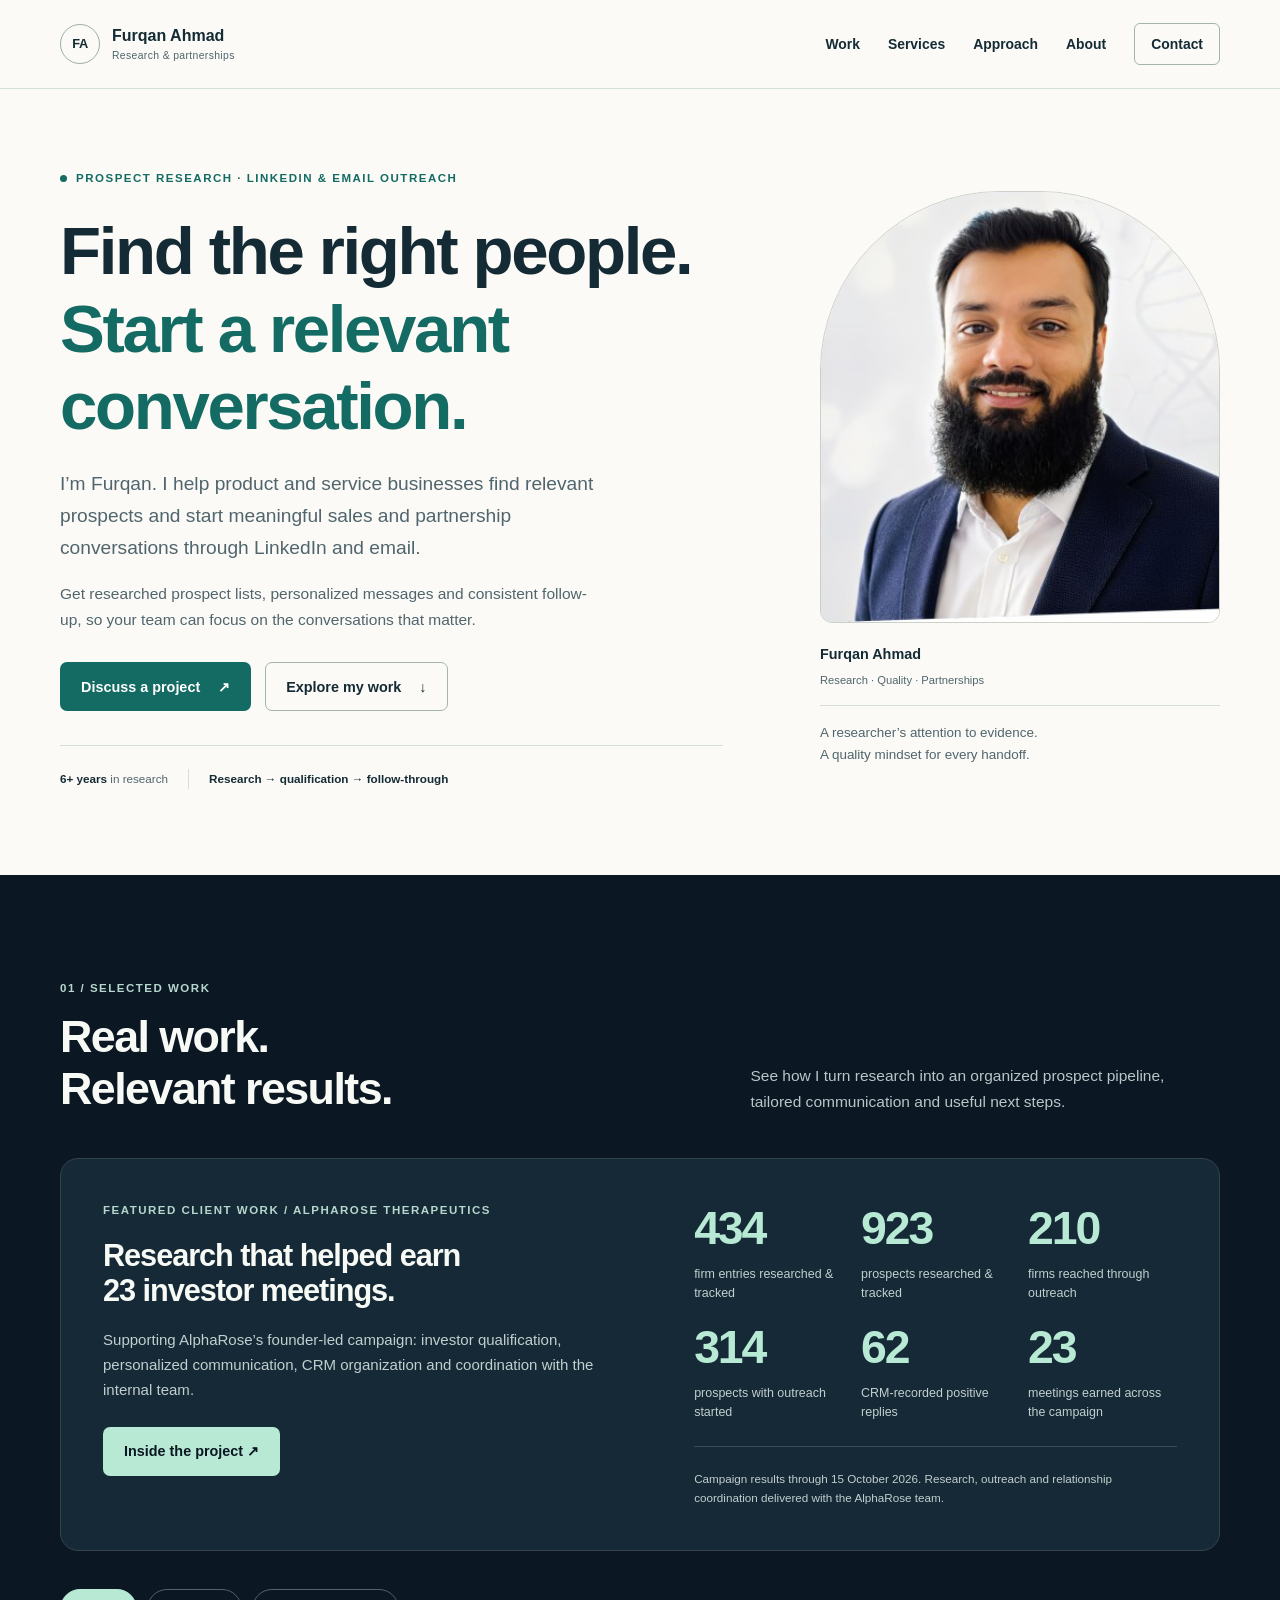
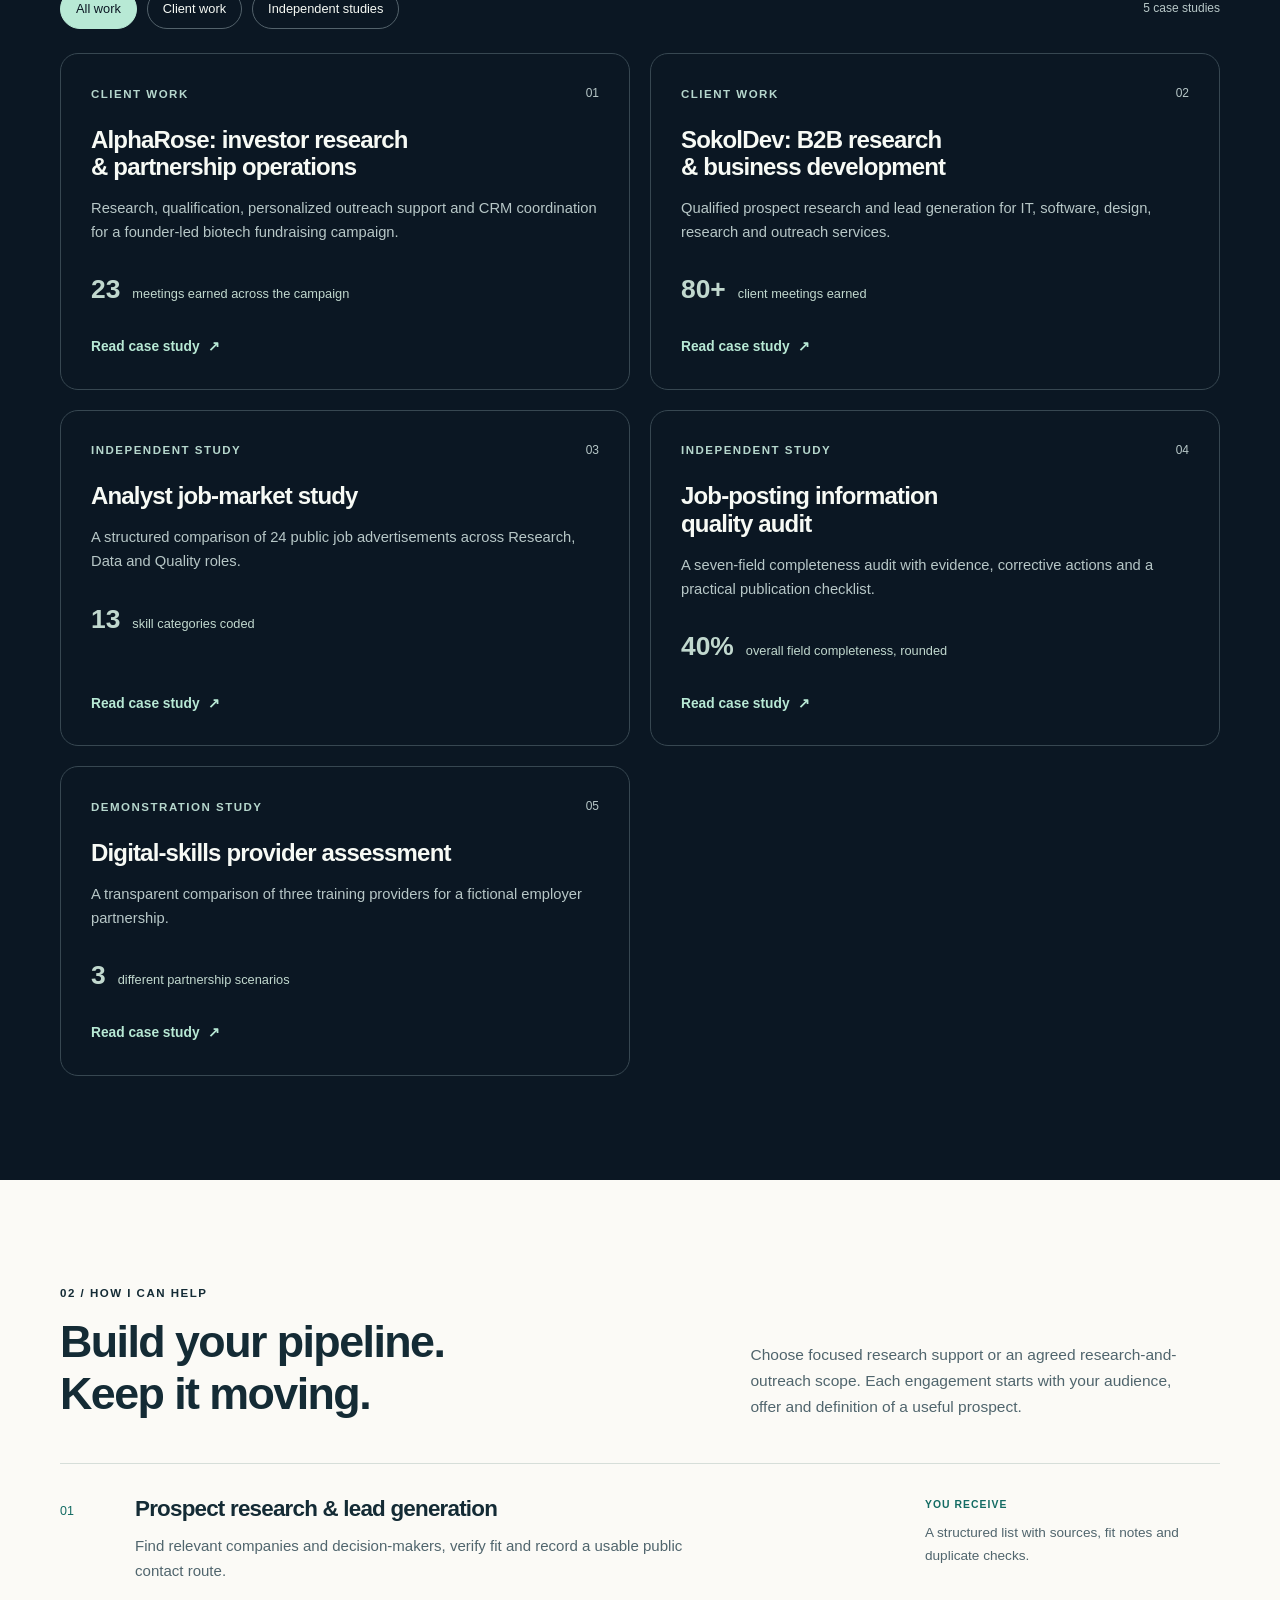
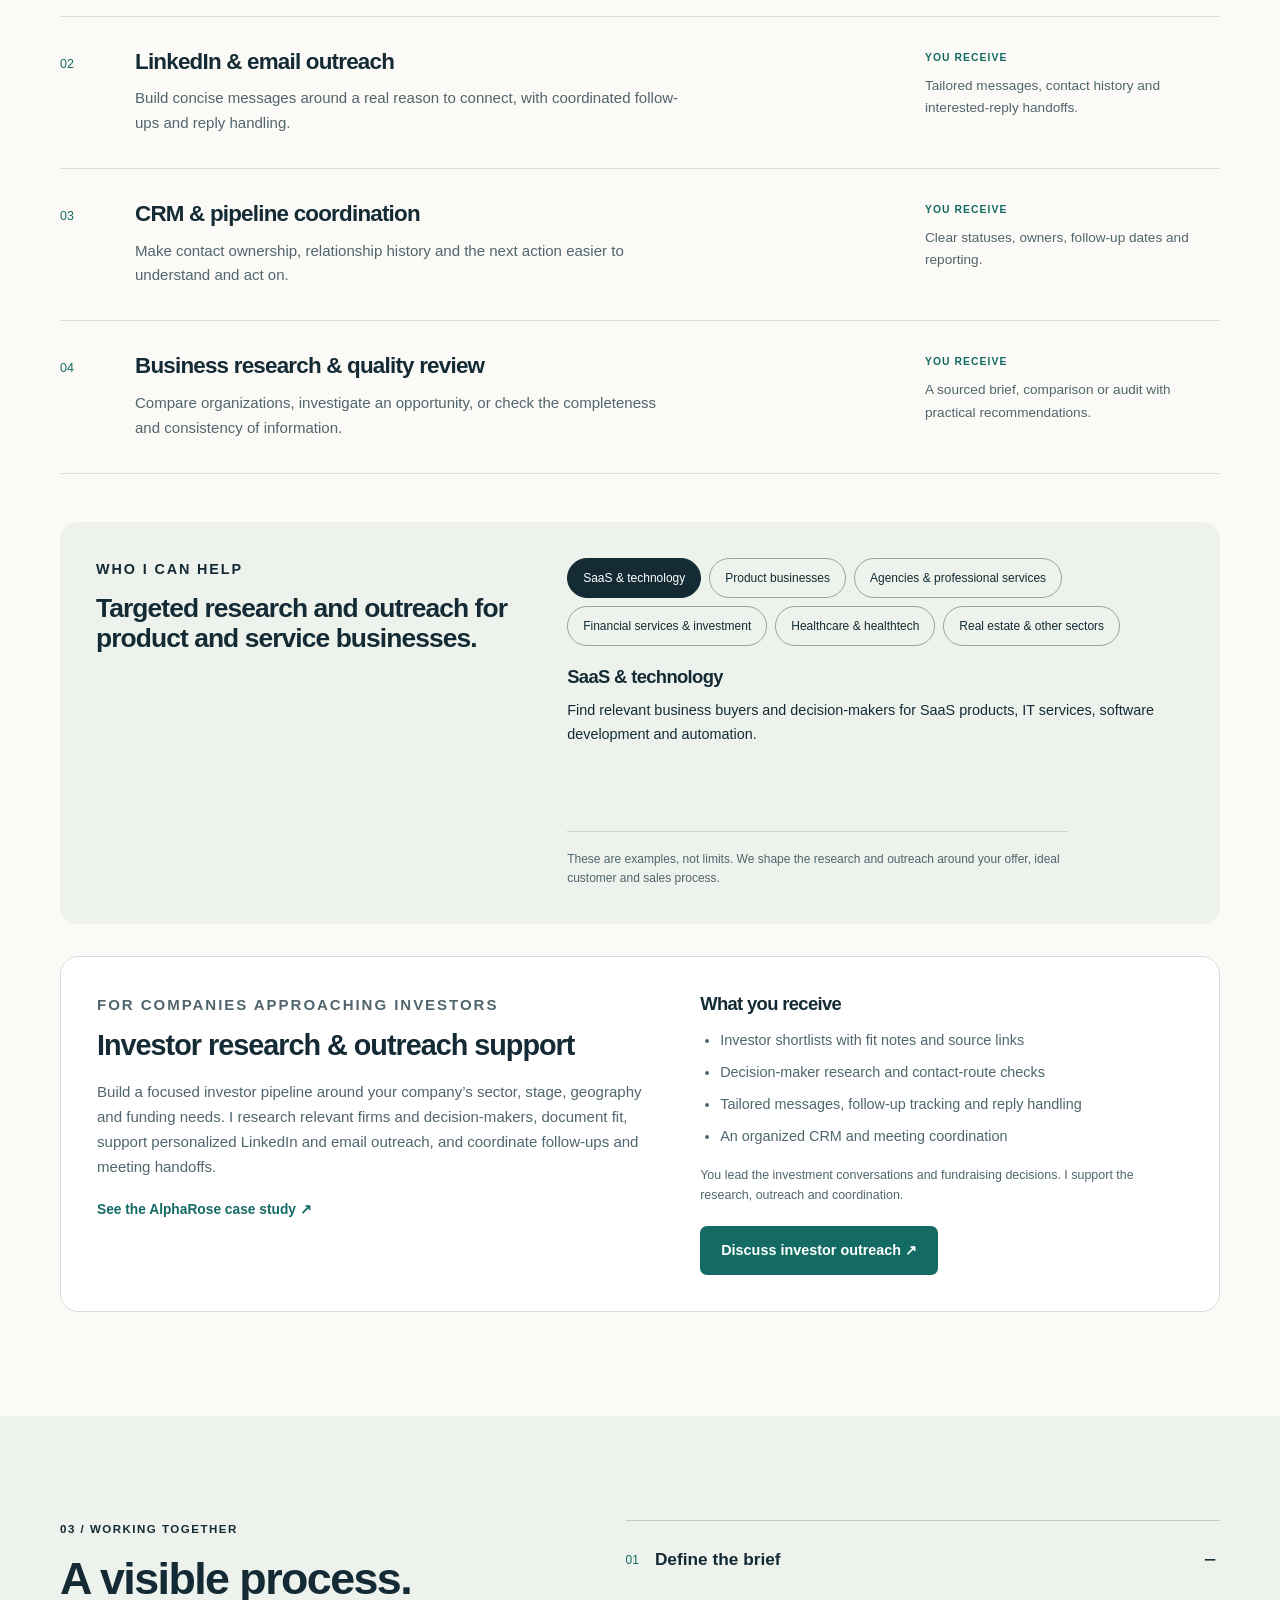
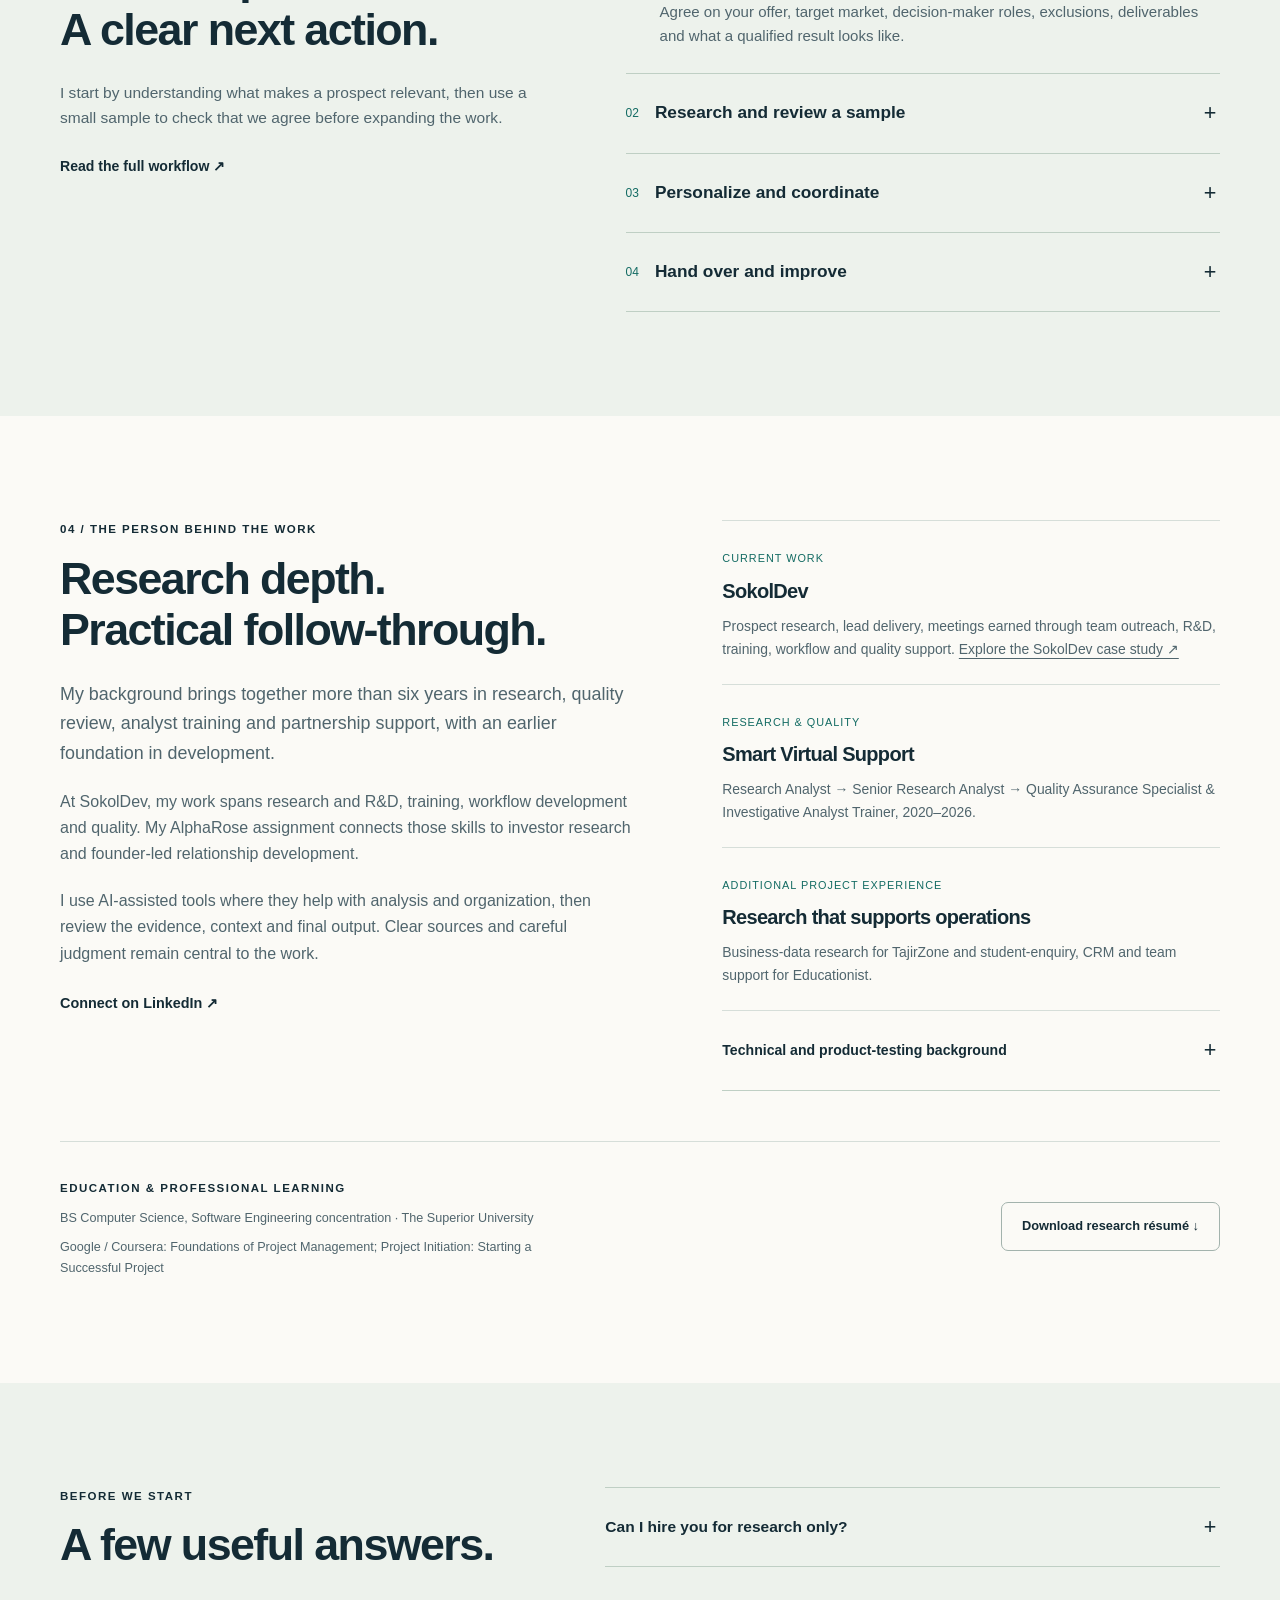
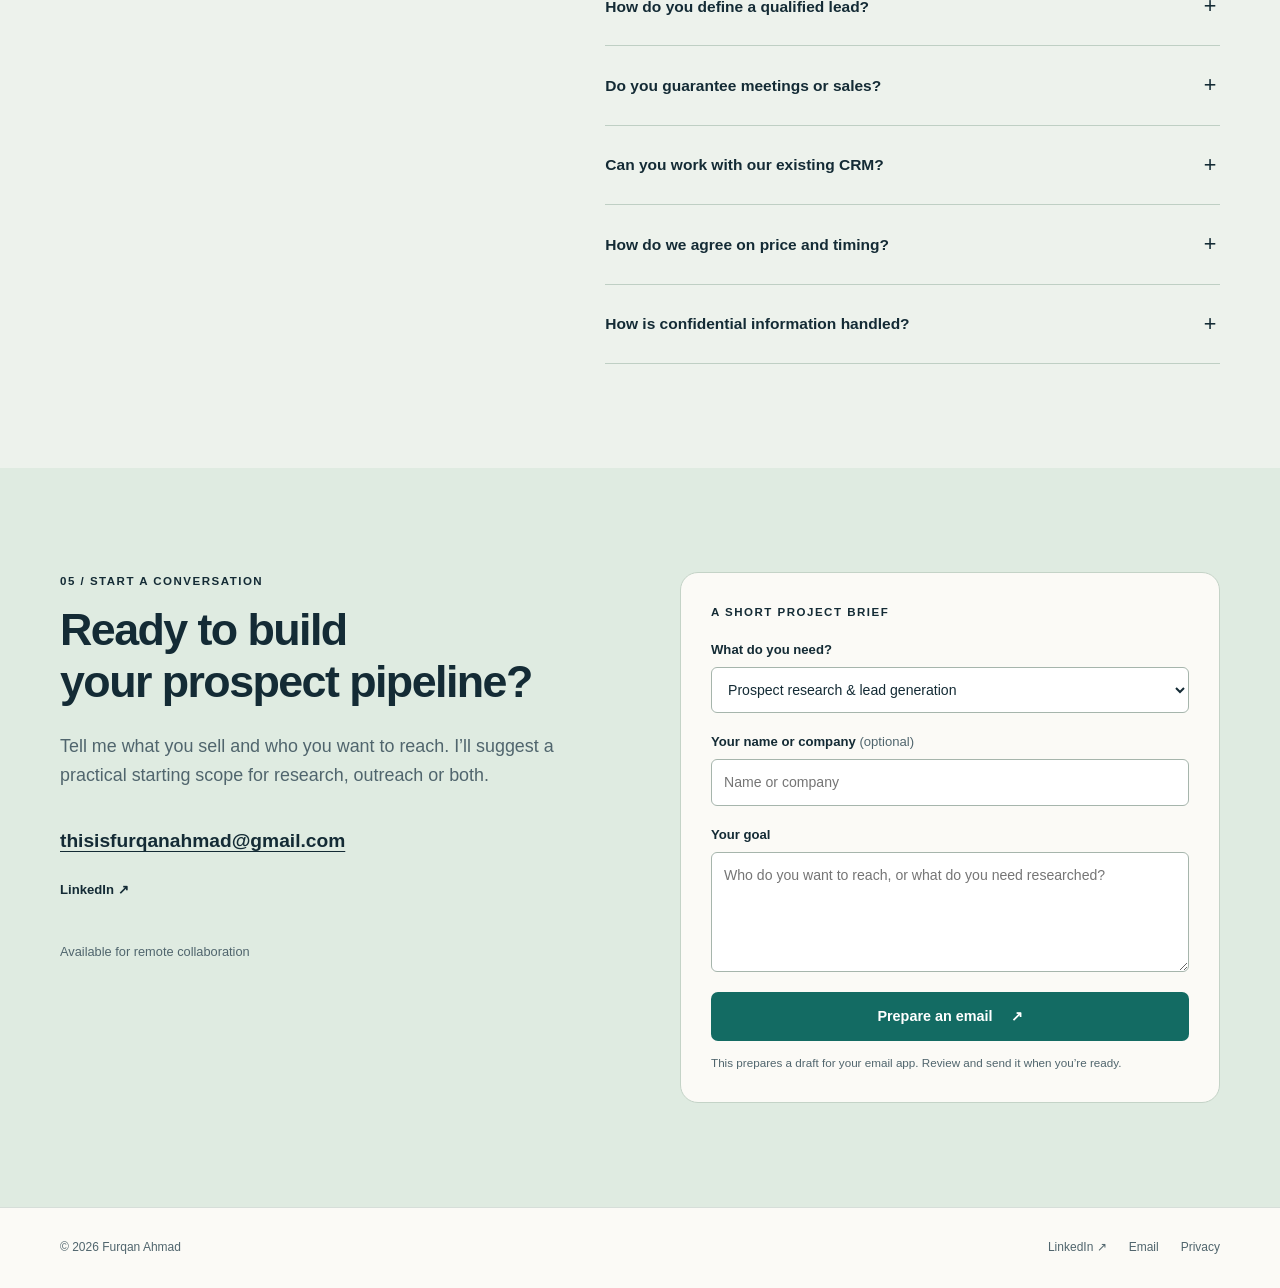
==== index.html @ e4d2bb11 "Add healthcare demo outreach and dedicated investor outreach service" ====
<!doctype html>
<html lang="en"><head><meta charset="utf-8"><meta name="viewport" content="width=device-width, initial-scale=1">
<title>Prospect Research, Lead Generation &amp; Outreach | Furqan Ahmad</title><meta name="description" content="Furqan Ahmad helps B2B teams with prospect research, lead generation, LinkedIn and email outreach, CRM coordination and business research.">
<meta name="theme-color" content="#0b1723"><link rel="canonical" href="https://furqanahmad.com/">
<link rel="icon" href="/assets/images/favicon.svg" type="image/svg+xml">
<link rel="stylesheet" href="/assets/css/style.css?v=20261015">
<meta property="og:type" content="website"><meta property="og:title" content="Prospect Research, Lead Generation &amp; Outreach | Furqan Ahmad">
<meta property="og:description" content="Furqan Ahmad helps B2B teams with prospect research, lead generation, LinkedIn and email outreach, CRM coordination and business research."><meta property="og:url" content="https://furqanahmad.com/">
<meta property="og:image" content="https://furqanahmad.com/assets/images/profile-photo.jpeg"><meta name="twitter:card" content="summary">

</head><body><a class="skip-link" href="#main-content">Skip to content</a><header class="site-header"><div class="container nav-wrap">
<a class="brand" href="#home" aria-label="Furqan Ahmad, home"><span class="brand-mark" aria-hidden="true">FA</span><span>Furqan Ahmad<span class="brand-sub">Research &amp; partnerships</span></span></a>
<button class="nav-toggle" type="button" aria-controls="primary-navigation" aria-expanded="false" aria-label="Open navigation">Menu <span aria-hidden="true">☰</span></button><nav id="primary-navigation" class="nav-menu" aria-label="Main navigation"><a href="#work">Work</a><a href="#services">Services</a><a href="#process">Approach</a><a href="#about">About</a><a href="#contact">Contact</a></nav>
</div></header>
<main id="main-content" tabindex="-1">
<section class="hero" id="home"><div class="container hero-grid"><div class="hero-copy"><p class="eyebrow"><span class="status-dot" aria-hidden="true"></span>Prospect research · LinkedIn &amp; email outreach</p><h1>Find the right people.<br><span>Start a relevant conversation.</span></h1><p class="lead">I’m Furqan. I help product and service businesses find relevant prospects and start meaningful sales and partnership conversations through LinkedIn and email.</p><p class="hero-note">Get researched prospect lists, personalized messages and consistent follow-up, so your team can focus on the conversations that matter.</p><div class="button-row"><a class="btn btn-primary" href="#contact">Discuss a project <span aria-hidden="true">↗</span></a><a class="btn btn-secondary" href="#work">Explore my work <span aria-hidden="true">↓</span></a></div><div class="hero-proof"><span><strong>6+ years</strong> in research</span><span><strong>Research → qualification → follow-through</strong></span></div></div><aside class="portrait-panel"><div class="portrait-frame"><img src="/assets/images/profile-photo.jpeg" width="400" height="400" fetchpriority="high" alt="Portrait of Furqan Ahmad"></div><div class="portrait-caption"><div><strong>Furqan Ahmad</strong><span>Research · Quality · Partnerships</span></div></div><p class="portrait-note">A researcher’s attention to evidence.<br>A quality mindset for every handoff.</p></aside></div></section>

<section class="section section-feature" id="work"><div class="container"><div class="section-head"><div><p class="eyebrow">01 / Selected work</p><h2>Real work.<br>Relevant results.</h2></div><p>See how I turn research into an organized prospect pipeline, tailored communication and useful next steps.</p></div>
<div class="featured-case"><div><p class="eyebrow">Featured client work / AlphaRose Therapeutics</p><h3>Research that helped earn 23 investor meetings.</h3><p>Supporting AlphaRose’s founder-led campaign: investor qualification, personalized communication, CRM organization and coordination with the internal team.</p><a class="btn btn-primary" href="/projects/alpharose-investor-research.html">Inside the project ↗</a></div><div class="featured-evidence"><dl class="metrics"><div><dt>firm entries researched &amp; tracked</dt><dd>434</dd></div><div><dt>prospects researched &amp; tracked</dt><dd>923</dd></div><div><dt>firms reached through outreach</dt><dd>210</dd></div><div><dt>prospects with outreach started</dt><dd>314</dd></div><div><dt>CRM-recorded positive replies</dt><dd>62</dd></div><div><dt>meetings earned across the campaign</dt><dd>23</dd></div></dl><p class="fine-print">Campaign results through 15 October 2026. Research, outreach and relationship coordination delivered with the AlphaRose team.</p></div></div>
<div class="filter-row" data-enhanced hidden role="group" aria-label="Filter case studies"><button type="button" data-filter="all" aria-pressed="true">All work</button><button type="button" data-filter="client" aria-pressed="false">Client work</button><button type="button" data-filter="research" aria-pressed="false">Independent studies</button><span class="filter-count" data-filter-count role="status" aria-live="polite">5 case studies</span></div><div class="work-grid"><article class="work-card" data-category="client"><div class="card-top"><span class="eyebrow">Client work</span><span class="work-number">01</span></div><h3><a href="/projects/alpharose-investor-research.html">AlphaRose: investor research &amp; partnership operations</a></h3><p>Research, qualification, personalized outreach support and CRM coordination for a founder-led biotech fundraising campaign.</p><div class="work-result"><strong>23</strong><span>meetings earned across the campaign</span></div><a class="text-link" href="/projects/alpharose-investor-research.html">Read case study <span aria-hidden="true">↗</span><span class="sr-only">: AlphaRose: investor research &amp; partnership operations</span></a></article><article class="work-card" data-category="client"><div class="card-top"><span class="eyebrow">Client work</span><span class="work-number">02</span></div><h3><a href="/projects/sokoldev-business-research.html">SokolDev: B2B research &amp; business development</a></h3><p>Qualified prospect research and lead generation for IT, software, design, research and outreach services.</p><div class="work-result"><strong>80+</strong><span>client meetings earned</span></div><a class="text-link" href="/projects/sokoldev-business-research.html">Read case study <span aria-hidden="true">↗</span><span class="sr-only">: SokolDev: B2B research &amp; business development</span></a></article><article class="work-card" data-category="research"><div class="card-top"><span class="eyebrow">Independent study</span><span class="work-number">03</span></div><h3><a href="/projects/analyst-job-market.html">Analyst job-market study</a></h3><p>A structured comparison of 24 public job advertisements across Research, Data and Quality roles.</p><div class="work-result"><strong>13</strong><span>skill categories coded</span></div><a class="text-link" href="/projects/analyst-job-market.html">Read case study <span aria-hidden="true">↗</span><span class="sr-only">: Analyst job-market study</span></a></article><article class="work-card" data-category="research"><div class="card-top"><span class="eyebrow">Independent study</span><span class="work-number">04</span></div><h3><a href="/projects/job-posting-data-quality-audit.html">Job-posting information quality audit</a></h3><p>A seven-field completeness audit with evidence, corrective actions and a practical publication checklist.</p><div class="work-result"><strong>40%</strong><span>overall field completeness, rounded</span></div><a class="text-link" href="/projects/job-posting-data-quality-audit.html">Read case study <span aria-hidden="true">↗</span><span class="sr-only">: Job-posting information quality audit</span></a></article><article class="work-card" data-category="research"><div class="card-top"><span class="eyebrow">Demonstration study</span><span class="work-number">05</span></div><h3><a href="/projects/digital-skills-provider-assessment.html">Digital-skills provider assessment</a></h3><p>A transparent comparison of three training providers for a fictional employer partnership.</p><div class="work-result"><strong>3</strong><span>different partnership scenarios</span></div><a class="text-link" href="/projects/digital-skills-provider-assessment.html">Read case study <span aria-hidden="true">↗</span><span class="sr-only">: Digital-skills provider assessment</span></a></article></div></div></section>

<section class="section" id="services"><div class="container"><div class="section-head"><div><p class="eyebrow">02 / How I can help</p><h2>Build your pipeline.<br>Keep it moving.</h2></div><p>Choose focused research support or an agreed research-and-outreach scope. Each engagement starts with your audience, offer and definition of a useful prospect.</p></div>
<div class="service-list">
<article><span class="service-index">01</span><div><h3>Prospect research &amp; lead generation</h3><p>Find relevant companies and decision-makers, verify fit and record a usable public contact route.</p></div><p class="service-output"><span>You receive</span>A structured list with sources, fit notes and duplicate checks.</p></article>
<article><span class="service-index">02</span><div><h3>LinkedIn &amp; email outreach</h3><p>Build concise messages around a real reason to connect, with coordinated follow-ups and reply handling.</p></div><p class="service-output"><span>You receive</span>Tailored messages, contact history and interested-reply handoffs.</p></article>
<article><span class="service-index">03</span><div><h3>CRM &amp; pipeline coordination</h3><p>Make contact ownership, relationship history and the next action easier to understand and act on.</p></div><p class="service-output"><span>You receive</span>Clear statuses, owners, follow-up dates and reporting.</p></article>
<article><span class="service-index">04</span><div><h3>Business research &amp; quality review</h3><p>Compare organizations, investigate an opportunity, or check the completeness and consistency of information.</p></div><p class="service-output"><span>You receive</span>A sourced brief, comparison or audit with practical recommendations.</p></article>
</div>
<div class="audience-panel"><div><p class="eyebrow">Who I can help</p><h3>Targeted research and outreach for product and service businesses.</h3></div><div><div class="audience-options" data-enhanced hidden role="group" aria-label="Explore business types"><button type="button" data-audience="technology" aria-pressed="true">SaaS &amp; technology</button><button type="button" data-audience="products" aria-pressed="false">Product businesses</button><button type="button" data-audience="services" aria-pressed="false">Agencies &amp; professional services</button><button type="button" data-audience="finance" aria-pressed="false">Financial services &amp; investment</button><button type="button" data-audience="healthcare" aria-pressed="false">Healthcare &amp; healthtech</button><button type="button" data-audience="property" aria-pressed="false">Real estate &amp; other sectors</button></div><div id="audience-detail" aria-live="polite" aria-atomic="true"><h4>SaaS &amp; technology</h4><p>Find relevant business buyers and decision-makers for SaaS products, IT services, software development and automation.</p></div><noscript><p><strong>Product businesses:</strong> Research potential business buyers, retailers, distributors and partners for physical products and brands.</p><p><strong>Agencies &amp; professional services:</strong> Identify prospective clients for marketing, design, photography, consulting, recruitment, training and other professional services.</p><p><strong>Financial services &amp; investment:</strong> Research relevant businesses, decision-makers and potential clients or partners for financing, lending and investment firms, then support outreach, follow-ups and meeting coordination.</p><p><strong>Healthcare &amp; healthtech:</strong> Research relevant healthcare organizations, business buyers and decision-makers for healthtech, medical products and healthcare services. Support targeted outreach, meeting coordination and product-demo bookings with your team.</p><p><strong>Real estate &amp; other sectors:</strong> Identify relevant prospects, businesses and partners for property services and other sectors, with research and outreach shaped around your offer and target audience.</p></noscript><p class="fine-print audience-caption">These are examples, not limits. We shape the research and outreach around your offer, ideal customer and sales process.</p></div></div>
<section class="investor-service" id="investor-outreach" aria-labelledby="investor-title"><div><p class="eyebrow">For companies approaching investors</p><h3 id="investor-title">Investor research &amp; outreach support</h3><p>Build a focused investor pipeline around your company’s sector, stage, geography and funding needs. I research relevant firms and decision-makers, document fit, support personalized LinkedIn and email outreach, and coordinate follow-ups and meeting handoffs.</p><a class="text-link" href="/projects/alpharose-investor-research.html">See the AlphaRose case study ↗</a></div><div class="investor-deliverables"><h4>What you receive</h4><ul><li>Investor shortlists with fit notes and source links</li><li>Decision-maker research and contact-route checks</li><li>Tailored messages, follow-up tracking and reply handling</li><li>An organized CRM and meeting coordination</li></ul><p class="fine-print">You lead the investment conversations and fundraising decisions. I support the research, outreach and coordination.</p><a class="btn btn-primary" href="#contact">Discuss investor outreach ↗</a></div></section>
</div></section>

<section class="section section-soft" id="process"><div class="container process-grid"><div class="process-intro"><p class="eyebrow">03 / Working together</p><h2>A visible process.<br>A clear next action.</h2><p>I start by understanding what makes a prospect relevant, then use a small sample to check that we agree before expanding the work.</p><a class="text-link" href="/projects/prospect-outreach.html">Read the full workflow ↗</a></div><div class="process-steps">
<details open><summary><span>01</span>Define the brief</summary><p>Agree on your offer, target market, decision-maker roles, exclusions, deliverables and what a qualified result looks like.</p></details>
<details><summary><span>02</span>Research and review a sample</summary><p>Check company and contact evidence, retain source links and flag uncertainty. Review a small sample together and adjust the criteria before scaling.</p></details>
<details><summary><span>03</span>Personalize and coordinate</summary><p>Agree on message positioning, communication channels and sending responsibilities. Track follow-ups and stop contact when someone declines or asks not to be contacted.</p></details>
<details><summary><span>04</span>Hand over and improve</summary><p>Pass interested replies to your team with context. Review research quality, relevant conversations and next actions, then refine the next cycle.</p></details>
</div></div></section>

<section class="section" id="about"><div class="container about-grid"><div><p class="eyebrow">04 / The person behind the work</p><h2>Research depth.<br>Practical follow-through.</h2><p class="lead-small">My background brings together more than six years in research, quality review, analyst training and partnership support, with an earlier foundation in development.</p><p>At SokolDev, my work spans research and R&amp;D, training, workflow development and quality. My AlphaRose assignment connects those skills to investor research and founder-led relationship development.</p><p>I use AI-assisted tools where they help with analysis and organization, then review the evidence, context and final output. Clear sources and careful judgment remain central to the work.</p><a class="text-link" href="https://www.linkedin.com/in/chfurqanahmad" target="_blank" rel="noopener noreferrer">Connect on LinkedIn ↗</a></div><div class="experience-list" id="experience"><article><span>Current work</span><h3>SokolDev</h3><p>Prospect research, lead delivery, meetings earned through team outreach, R&amp;D, training, workflow and quality support. <a href="/projects/sokoldev-business-research.html">Explore the SokolDev case study ↗</a></p></article><article><span>Research &amp; quality</span><h3>Smart Virtual Support</h3><p>Research Analyst → Senior Research Analyst → Quality Assurance Specialist &amp; Investigative Analyst Trainer, 2020–2026.</p></article><article><span>Additional project experience</span><h3>Research that supports operations</h3><p>Business-data research for TajirZone and student-enquiry, CRM and team support for Educationist.</p></article><details><summary>Technical and product-testing background</summary><p>Earlier work in web, SQL and Oracle/ERP environments, plus hands-on mobile device testing and defect reporting, informs how I investigate problems and document findings.</p><a href="/assets/documents/Furqan_Ahmad_Mobile_Device_Tester_QA_Resume.pdf" download>Download product-testing résumé ↓</a></details></div></div>
<div class="container credentials-strip" id="credentials"><div><span class="eyebrow">Education &amp; professional learning</span><p>BS Computer Science, Software Engineering concentration · The Superior University</p><p>Google / Coursera: Foundations of Project Management; Project Initiation: Starting a Successful Project</p></div><div id="resume"><a class="btn btn-secondary" href="/assets/documents/Furqan_Ahmad_Research_Quality_Outreach_Analyst_Resume.pdf" download>Download research résumé ↓</a></div></div></section>

<section class="section section-soft" id="questions"><div class="container faq-grid"><div><p class="eyebrow">Before we start</p><h2>A few useful answers.</h2></div><div class="faq-list"><details><summary>Can I hire you for research only?</summary><p>Yes. Prospect lists, company research, comparisons and data-quality reviews can be scoped as standalone projects.</p></details><details><summary>How do you define a qualified lead?</summary><p>We agree on company fit, geography, product or service need and the right contact role before research starts. A verified contact is not automatically a buyer, and a public signal is not confirmed intent.</p></details><details><summary>Do you guarantee meetings or sales?</summary><p>No. We agree on the work and quality standards I can control, then track the actual responses. Meetings and sales also depend on the offer, timing, audience and your sales process.</p></details><details><summary>Can you work with our existing CRM?</summary><p>We can scope work around your current CRM or spreadsheet, keeping existing relationships, exclusions, ownership and contact history visible.</p></details><details><summary>How do we agree on price and timing?</summary><p>Share the audience, volume, research depth, channels and deadline. I’ll propose a focused scope, deliverables and fee before work begins.</p></details><details><summary>How is confidential information handled?</summary><p>Access and confidentiality terms are agreed for the engagement. Public case studies use aggregate results or anonymized examples; private contact lists, messages and meeting links are not published.</p></details></div></div></section>

<section class="section contact-section" id="contact"><div class="container contact-grid"><div><p class="eyebrow">05 / Start a conversation</p><h2>Ready to build<br>your prospect pipeline?</h2><p class="lead-small">Tell me what you sell and who you want to reach. I’ll suggest a practical starting scope for research, outreach or both.</p><div class="email-contact"><a class="email-display" href="mailto:thisisfurqanahmad@gmail.com">thisisfurqanahmad@gmail.com</a><button class="email-copy" type="button" data-copy-email="thisisfurqanahmad@gmail.com" data-enhanced hidden aria-label="Copy email address" title="Copy email address"><svg width="20" height="20" viewBox="0 0 24 24" fill="none" stroke="currentColor" stroke-width="1.7" aria-hidden="true" focusable="false"><rect x="8" y="8" width="12" height="12" rx="2"/><path d="M16 8V5a2 2 0 0 0-2-2H5a2 2 0 0 0-2 2v9a2 2 0 0 0 2 2h3"/></svg></button></div><div class="contact-actions"><a class="text-link" href="https://www.linkedin.com/in/chfurqanahmad" target="_blank" rel="noopener noreferrer">LinkedIn ↗</a></div><p class="copy-status" data-copy-status role="status" aria-live="polite"></p><p class="fine-print">Available for remote collaboration</p></div>
<div class="contact-card"><p class="eyebrow">A short project brief</p><form id="project-brief" data-enhanced hidden><label for="brief-service">What do you need?</label><select id="brief-service" name="service"><option>Prospect research &amp; lead generation</option><option>LinkedIn &amp; email outreach</option><option>Investor research &amp; outreach support</option><option>Healthcare leads &amp; product-demo outreach</option><option>CRM &amp; pipeline coordination</option><option>Business research &amp; quality review</option><option>Help defining the scope</option></select><label for="brief-company">Your name or company <span>(optional)</span></label><input id="brief-company" name="company" maxlength="100" autocomplete="organization" placeholder="Name or company"><label for="brief-goal">Your goal</label><textarea id="brief-goal" name="goal" rows="4" maxlength="1500" required placeholder="Who do you want to reach, or what do you need researched?"></textarea><button class="btn btn-primary" type="submit">Prepare an email <span aria-hidden="true">↗</span></button><p class="fine-print">This prepares a draft for your email app. Review and send it when you’re ready.</p></form><noscript><p>Email your service, target audience and deadline to get started.</p><a class="btn btn-primary" href="mailto:thisisfurqanahmad@gmail.com?subject=Project%20enquiry">Email a project brief ↗</a></noscript><div id="brief-result" hidden><p class="brief-status" role="status">Your draft is ready. Choose where to open it:</p><div class="button-row"><a class="btn btn-secondary" id="brief-mail" href="mailto:thisisfurqanahmad@gmail.com">Email app ↗</a><a class="text-link" id="brief-gmail" href="https://mail.google.com/mail/?view=cm&amp;fs=1&amp;to=thisisfurqanahmad@gmail.com" target="_blank" rel="noopener noreferrer">Gmail ↗</a></div><details><summary>Review the draft</summary><pre id="brief-preview"></pre></details><p class="fine-print">Review and send it from your email account. Preparing the draft does not send a message.</p></div></div></div></section>
</main><script type="application/ld+json">{"@context": "https://schema.org", "@type": "Person", "name": "Furqan Ahmad", "url": "https://furqanahmad.com/", "image": "https://furqanahmad.com/assets/images/profile-photo.jpeg", "jobTitle": "Research and Partnerships Professional", "email": "mailto:thisisfurqanahmad@gmail.com", "sameAs": ["https://www.linkedin.com/in/chfurqanahmad", "https://github.com/chfurqanahmad"]}</script><footer class="site-footer"><div class="container footer-wrap"><span>© <span data-current-year>2026</span> Furqan Ahmad</span><div><a href="https://www.linkedin.com/in/chfurqanahmad" target="_blank" rel="noopener noreferrer">LinkedIn ↗</a><a href="mailto:thisisfurqanahmad@gmail.com">Email</a><a href="/privacy.html">Privacy</a></div></div></footer><script src="/assets/js/main.js?v=20261015" defer></script></body></html>
---- assets/css/style.css ----
:root{--ink:#142b35;--muted:#50656d;--paper:#fbfaf6;--white:#fff;--navy:#0b1723;--teal:#136b63;--mint:#b8e9d5;--line:#d6ded9;--soft:#edf2ec;--radius:18px;--width:1160px}
*{box-sizing:border-box}html{scroll-behavior:smooth;scroll-padding-top:100px}body{margin:0;background:var(--paper);color:var(--ink);font-family:Inter,-apple-system,BlinkMacSystemFont,"Segoe UI",sans-serif;font-size:16px;line-height:1.65;-webkit-font-smoothing:antialiased}a{color:inherit;text-underline-offset:4px}button,input,textarea,select{font:inherit}button,a,input,textarea,select,summary{-webkit-tap-highlight-color:transparent}button{cursor:pointer}button:disabled{cursor:wait}img{display:block;max-width:100%;height:auto}h1,h2,h3,h4,p{margin:0}p+p{margin-top:1em}h1,h2,h3,h4{font-weight:650;line-height:1.15;letter-spacing:-.035em;text-wrap:balance}h1{font-size:clamp(2.7rem,5.25vw,4.6rem)}h2{font-size:clamp(2rem,3.5vw,3.1rem)}h3{font-size:1.5rem}h4{font-size:1.15rem}p{max-width:75ch}strong{font-weight:650}a:focus-visible,button:focus-visible,input:focus-visible,textarea:focus-visible,select:focus-visible,summary:focus-visible,[tabindex]:focus-visible{outline:3px solid #b16a19;outline-offset:5px}::selection{background:var(--mint);color:var(--navy)}[hidden]{display:none!important}.container{width:min(var(--width),calc(100% - 64px));margin-inline:auto}.section{padding:104px 0}.section-soft{background:var(--soft)}.eyebrow{font-size:.72rem;font-weight:700;text-transform:uppercase;letter-spacing:.13em;line-height:1.6}.lead{font-size:1.2rem;line-height:1.65;color:var(--muted)}.lead-small{font-size:1.12rem;line-height:1.65}.fine-print{font-size:.8rem;line-height:1.6;color:var(--muted)}.text-link{display:inline-flex;align-items:center;gap:8px;font-weight:650;text-decoration:none;border:0;padding:0;background:none;color:inherit}.text-link:hover{text-decoration:underline}.button-row{display:flex;flex-wrap:wrap;align-items:center;gap:14px}.btn{display:inline-flex;align-items:center;justify-content:center;gap:18px;min-height:49px;padding:12px 20px;border:1px solid transparent;border-radius:7px;font-weight:650;font-size:.9rem;text-decoration:none;line-height:1.45;transition:background .15s,transform .15s}.btn:hover{transform:translateY(-2px)}.btn-primary{color:white;background:var(--teal)}.btn-primary:hover{background:#0a524c}.btn-secondary{color:var(--ink);background:transparent;border-color:#a3b3ad}.btn-secondary:hover{background:#e4eee6}.sr-only{position:absolute;width:1px;height:1px;padding:0;margin:-1px;overflow:hidden;clip:rect(0,0,0,0);white-space:nowrap;border:0}.skip-link{position:fixed;top:-100px;left:20px;z-index:100;padding:12px 20px;background:white;color:var(--ink)}.skip-link:focus{top:12px}
.site-header{position:sticky;top:0;z-index:30;background:rgba(251,250,246,.97);border-bottom:1px solid var(--line)}.nav-wrap{min-height:88px;display:flex;justify-content:space-between;align-items:center;gap:24px}.brand{display:flex;align-items:center;gap:12px;font-size:1rem;font-weight:700;text-decoration:none;white-space:nowrap;line-height:1.35}.brand-mark{width:40px;height:40px;border:1px solid #9daea5;border-radius:50%;display:grid;place-items:center;font-size:.8rem;letter-spacing:-.03em}.brand-sub{display:block;color:var(--muted);font-size:.65rem;font-weight:500;letter-spacing:.035em;margin-top:3px}.nav-menu{display:flex;align-items:center;gap:28px}.nav-menu a{text-decoration:none;font-size:.87rem;font-weight:600}.nav-menu a:hover{color:var(--teal)}.nav-menu a:last-child{padding:9px 16px;border:1px solid #a3b3ad;border-radius:6px}.nav-toggle{display:none;background:transparent;border:1px solid var(--line);border-radius:5px;padding:8px 12px;color:var(--ink)}
.hero{padding:80px 0 86px}.hero-grid{display:grid;grid-template-columns:minmax(0,1.55fr) minmax(0,1fr);gap:70px;align-items:center}.hero .eyebrow{display:flex;align-items:center;gap:9px;color:var(--teal);margin-bottom:25px}.status-dot{width:7px;height:7px;background:var(--teal);border-radius:50%;flex-shrink:0}.hero h1{margin-bottom:24px;max-width:760px}.hero h1 span{color:var(--teal)}.hero .lead{max-width:560px}.hero-note{font-size:.97rem;color:var(--muted);margin-top:18px;max-width:530px}.hero .button-row{margin-top:30px}.hero-proof{display:flex;flex-wrap:wrap;gap:12px 20px;border-top:1px solid var(--line);padding-top:23px;margin-top:34px;font-size:.73rem;color:var(--muted)}.hero-proof span:first-child{padding-right:20px;border-right:1px solid var(--line)}.hero-proof strong{color:var(--ink)}.portrait-panel{min-width:0;align-self:center;max-width:400px;width:100%;justify-self:end}.portrait-frame{border-radius:180px 180px 12px 12px;background:#eeeae1;overflow:hidden;border:1px solid #cbd1c8}.portrait-frame img{width:100%;aspect-ratio:1/1.08;object-fit:cover;object-position:center}.portrait-caption{display:flex;align-items:start;justify-content:space-between;gap:12px;padding:20px 0 16px;border-bottom:1px solid var(--line);font-size:.9rem}.portrait-caption strong{display:block}.portrait-caption div span{display:block;font-size:.7rem;color:var(--muted);margin-top:4px}.location{font-size:.65rem;border:1px solid var(--line);padding:3px 8px;border-radius:20px;white-space:nowrap}.portrait-note{font-size:.84rem;color:var(--muted);margin-top:16px}
.section-feature{background:var(--navy);color:#f7faf5}.section-head{display:grid;grid-template-columns:1.3fr 1fr;gap:80px;align-items:end;margin-bottom:44px}.section-head h2{margin-top:14px}.section-head>p{color:var(--muted);font-size:.97rem;max-width:450px}.section-feature .section-head>p{color:#b7c7c7}.section-feature .eyebrow{color:#b6d7cd}.featured-case{display:grid;grid-template-columns:1.1fr 1fr;gap:60px;background:#152936;border:1px solid #34444e;border-radius:var(--radius);padding:42px;margin-bottom:38px}.featured-case h3{font-size:clamp(1.65rem,2.4vw,2.2rem);margin-top:18px}.featured-case p:not(.eyebrow){margin-top:20px;color:#c1cfce;font-size:.94rem}.featured-case .btn{margin-top:24px;background:var(--mint);color:var(--navy)}.featured-case .btn:hover{background:#d6f4e4}.metrics{display:grid;grid-template-columns:repeat(3,minmax(0,1fr));gap:24px;margin:0}.metrics>div{display:flex;flex-direction:column}.metrics dt{font-size:.78rem;line-height:1.5;color:var(--muted);max-width:180px}.metrics dd{order:-1;margin:0 0 8px;font-size:2.55rem;line-height:1.2;font-weight:600;letter-spacing:-.045em}.featured-evidence{align-self:center}.featured-evidence .metrics{gap:18px}.featured-evidence .metrics dt{color:#c1cfce}.featured-evidence .metrics dd{color:var(--mint);font-size:2.9rem}.featured-evidence p.fine-print{font-size:.73rem;margin-top:25px;padding-top:23px;border-top:1px solid #3c4b54}.filter-row{display:flex;flex-wrap:wrap;align-items:center;gap:10px;margin-bottom:24px}.filter-row button,.audience-options button{border:1px solid #53626b;background:transparent;color:inherit;padding:8px 15px;border-radius:30px;font-size:.8rem;line-height:1.5;min-height:40px}.filter-row button[aria-pressed=true]{background:var(--mint);color:var(--navy);border-color:var(--mint)}.filter-row button:hover{border-color:var(--mint)}.filter-count{margin-left:auto;font-size:.75rem;color:#b7c7c7}.work-grid{display:grid;grid-template-columns:repeat(2,minmax(0,1fr));gap:20px}.work-card{padding:30px;border:1px solid #374751;border-radius:var(--radius);display:flex;flex-direction:column;align-items:flex-start;transition:border-color .15s,background .15s}.work-card:hover{background:#122330;border-color:#6e8e88}.card-top{display:flex;width:100%;justify-content:space-between;gap:20px;align-items:center;margin-bottom:22px}.work-number{font-size:.75rem;color:#b7c7c7}.work-card h3{font-size:1.5rem;max-width:390px}.work-card h3 a{text-decoration:none}.work-card>p{font-size:.92rem;color:#b7c7c7;margin-top:15px}.work-result{display:flex;align-items:baseline;gap:12px;margin-top:24px;margin-bottom:24px;color:#c1d8ce}.work-result strong{font-size:1.65rem}.work-result span{font-size:.8rem}.work-card>.text-link{font-size:.86rem;margin-top:auto;color:var(--mint)}
.service-list{border-top:1px solid var(--line)}.service-list article{display:grid;grid-template-columns:45px minmax(0,1.4fr) minmax(0,1fr);gap:30px;border-bottom:1px solid var(--line);padding:32px 0}.service-index{font-size:.78rem;color:var(--teal);padding-top:5px}.service-list h3{font-size:1.4rem}.service-list article p{font-size:.94rem;color:var(--muted);margin-top:12px;max-width:550px}.service-list p.service-output{margin-top:0;font-size:.85rem;max-width:295px;justify-self:end}.service-output span{display:block;font-size:.65rem;text-transform:uppercase;letter-spacing:.1em;color:var(--teal);font-weight:700;margin-bottom:9px}.audience-panel{display:grid;grid-template-columns:1fr 1.5fr;gap:60px;background:var(--soft);padding:36px;border-radius:var(--radius);margin-top:48px}.audience-panel h3{font-size:1.65rem;margin-top:12px}.audience-options{display:flex;flex-wrap:wrap;gap:8px;margin-bottom:20px}.audience-options button{border-color:#94a69b;font-size:.75rem}.audience-options button[aria-pressed=true]{background:var(--ink);border-color:var(--ink);color:white}.audience-panel h4{margin-bottom:12px}.audience-panel p{font-size:.9rem}.audience-panel .fine-print{font-size:.75rem}.audience-caption{padding-top:18px;border-top:1px solid #cbd5cd;margin-top:20px}#audience-detail{min-height:145px}
.process-grid{display:grid;grid-template-columns:1fr 1.25fr;gap:90px}.process-intro h2,.about-grid h2,.faq-grid h2,.contact-grid h2{margin:14px 0 24px}.process-intro>p:not(.eyebrow){color:var(--muted);font-size:.97rem}.process-intro>.text-link{margin-top:24px;font-size:.88rem}details{border-bottom:1px solid #bfcfc4}summary{cursor:pointer;list-style:none;display:flex;align-items:center;gap:16px;font-weight:600;padding:23px 0;line-height:1.5}summary::-webkit-details-marker{display:none}summary::after{content:"+";font-weight:400;font-size:1.35rem;margin-left:auto;flex:0 0 20px;text-align:center}details[open]>summary::after{content:"−"}summary:hover{color:var(--teal)}details>p{padding-bottom:24px;color:var(--muted);font-size:.94rem}details>p+p{margin-top:0}details>a{display:inline-block;margin-bottom:24px;font-size:.88rem}.process-steps{border-top:1px solid #bfcfc4}.process-steps summary{font-size:1.08rem}.process-steps summary span{font-size:.75rem;color:var(--teal);font-weight:500}.process-steps details>p{padding-left:34px}
.about-grid{display:grid;grid-template-columns:1.15fr 1fr;gap:90px}.about-grid>div>p:not(.eyebrow){color:var(--muted);margin-bottom:20px}.about-grid .text-link{margin-top:5px;font-size:.9rem}.experience-list{border-top:1px solid var(--line)}.experience-list article{border-bottom:1px solid var(--line);padding:23px 0}.experience-list article>span{font-size:.68rem;color:var(--teal);text-transform:uppercase;letter-spacing:.09em}.experience-list h3{margin-top:9px;font-size:1.25rem}.experience-list p{font-size:.87rem;color:var(--muted);margin-top:12px}.experience-list summary{font-size:.88rem}.credentials-strip{display:flex;justify-content:space-between;align-items:center;gap:35px;border-top:1px solid var(--line);margin-top:50px;padding-top:32px}.credentials-strip p{font-size:.79rem;color:var(--muted);margin-top:8px}.credentials-strip .btn{font-size:.8rem;white-space:nowrap}.faq-grid{display:grid;grid-template-columns:1fr 1.35fr;gap:90px}.faq-list{border-top:1px solid #bfcfc4}.faq-list summary{font-size:.97rem}
.contact-section{background:#dfebe1}.contact-grid{display:grid;grid-template-columns:1fr 1fr;gap:80px}.contact-grid .lead-small{color:var(--muted)}.email-display{display:block;font-size:clamp(.95rem,2vw,1.2rem);font-weight:650;margin-top:28px;overflow-wrap:anywhere}.contact-actions{display:flex;gap:25px;margin-top:16px;font-size:.82rem}.copy-status{min-height:1.6em;font-size:.8rem;margin-top:8px}.contact-card{padding:30px;background:var(--paper);border:1px solid #c4d3c7;border-radius:var(--radius)}.contact-card>.eyebrow{margin-bottom:18px}.contact-card label{display:block;font-weight:600;font-size:.82rem;margin:18px 0 6px}.contact-card label span{color:var(--muted);font-weight:400}.contact-card input,.contact-card textarea,.contact-card select{display:block;width:100%;border:1px solid #a6b5ac;background:white;border-radius:6px;padding:11px 12px;color:var(--ink);font-size:.88rem;min-height:46px}.contact-card textarea{resize:vertical;max-height:400px;min-height:120px}.contact-card form>.btn{margin-top:20px;width:100%}.contact-card .fine-print{font-size:.73rem;margin-top:13px}#brief-result{border-top:1px solid var(--line);margin-top:24px;padding-top:20px}.brief-status{font-size:.88rem}.contact-card .button-row{margin-top:16px}.contact-card .button-row .btn,.contact-card .button-row .text-link{font-size:.82rem}.contact-card details summary{font-size:.82rem;padding:15px 0}#brief-preview{white-space:pre-wrap;overflow-wrap:anywhere;max-height:300px;overflow:auto;font-family:inherit;font-size:.82rem;padding:0 5px 15px;margin:0}.site-footer{padding:30px 0;background:var(--paper);border-top:1px solid var(--line);font-size:.75rem;color:var(--muted)}.footer-wrap{display:flex;gap:25px;align-items:center;justify-content:space-between}.footer-wrap>div{display:flex;gap:22px}.footer-wrap a{text-decoration:none}.footer-wrap a:hover{text-decoration:underline}
.case-intro{padding-top:48px;padding-bottom:56px}.breadcrumb{font-size:.8rem;color:var(--muted);text-decoration:none;display:inline-block;margin-bottom:36px}.breadcrumb:hover{text-decoration:underline}.case-intro>.eyebrow{color:var(--teal);margin-bottom:20px}.case-intro>.eyebrow span{margin:0 10px;color:#7f9689}.case-intro h1{font-size:clamp(2.5rem,5vw,4.3rem);max-width:960px}.case-intro .lead{max-width:800px;margin-top:23px}.case-intro .button-row{margin-top:25px}.case-intro .metrics{margin-top:42px;border-block:1px solid var(--line);padding:26px 0;max-width:900px}.case-intro .metrics dd{color:var(--teal);font-size:2.8rem}.case-summary{margin-top:32px;max-width:900px;border-left:3px solid var(--teal);padding:4px 0 4px 23px}.case-summary p{font-size:1.06rem;line-height:1.7;margin-top:10px}.article-layout{display:grid;grid-template-columns:235px minmax(0,1fr);gap:75px;padding-bottom:96px}.article-nav{align-self:start;position:sticky;top:120px;border-top:1px solid var(--line);padding-top:20px}.article-nav nav{display:flex;flex-direction:column;gap:14px;margin-top:20px}.article-nav a{font-size:.8rem;line-height:1.5;text-decoration:none;color:var(--muted)}.article-nav a:hover{color:var(--teal);text-decoration:underline}.article-body{min-width:0;max-width:790px}.article-section{margin-bottom:36px;scroll-margin-top:115px}.article-section h2{font-size:1.65rem;margin-bottom:17px;letter-spacing:-.025em}.article-section p{font-size:1rem;color:var(--muted);line-height:1.8}.article-section p+h2{margin-top:32px}.table-scroll{overflow-x:auto;max-width:100%;margin:30px 0 42px;border:1px solid var(--line);border-radius:10px;background:white}table{width:100%;border-collapse:collapse;font-size:.83rem;text-align:left}caption{text-align:left;font-weight:650;padding:16px 18px;font-size:.92rem}th,td{padding:13px 16px;border-top:1px solid var(--line);vertical-align:top}thead th{background:var(--soft);font-size:.75rem}tbody th{font-weight:500}tbody tr:last-child{background:#f2f5f0}td{white-space:nowrap}.source-section{border-top:1px solid var(--line);padding-top:30px}.source-section p{font-size:.85rem}.source-list{padding-left:20px;font-size:.85rem;color:var(--teal)}.source-list li+li{margin-top:8px}.case-cta{background:var(--soft);padding:32px;border-radius:var(--radius);margin-top:40px}.case-cta h2{font-size:1.7rem}.case-cta p{margin-top:14px}.case-cta .btn{margin-top:23px}.simple-page{padding-block:65px 100px;min-height:65vh}.simple-page>h1{margin-top:20px;max-width:1000px;font-size:clamp(2.4rem,5vw,4rem)}.simple-page>.article-body{margin-top:38px}
@media(min-width:1500px){.hero{padding-top:100px;padding-bottom:100px}}
@media(max-width:1000px){.hero-grid{gap:40px}.hero h1{font-size:3.5rem}.section-head{gap:40px}.featured-case{gap:30px;padding:30px}.featured-evidence .metrics{gap:10px}.featured-evidence .metrics dd{font-size:2.3rem}.process-grid,.about-grid,.faq-grid,.contact-grid{gap:45px}.audience-panel{gap:35px}.article-layout{gap:45px;grid-template-columns:200px minmax(0,1fr)}.credentials-strip{align-items:start;flex-direction:column;gap:22px}}
.nav-menu a:focus-visible{outline-offset:3px}
@media(max-width:960px){.site-header{position:static}.nav-ready .site-header{position:sticky}.nav-wrap{min-height:78px;position:relative;flex-wrap:wrap;padding-block:16px}.nav-menu{gap:20px;flex-wrap:wrap}.nav-ready .nav-toggle{display:flex;align-items:center;gap:12px}.nav-ready .nav-menu{display:none;position:absolute;left:0;right:0;top:100%;background:var(--paper);padding:20px 24px;border:1px solid var(--line);border-top:0;box-shadow:0 15px 25px #0b172314;border-radius:0 0 12px 12px;flex-direction:column;align-items:stretch;gap:3px}.nav-ready .nav-menu.is-open{display:flex}.nav-ready .nav-menu a{padding:10px}.nav-ready .nav-menu a:last-child{margin-top:8px}.hero h1{font-size:3.1rem}.hero-proof{gap:12px}.hero-proof span:first-child{padding-right:12px}.portrait-caption{flex-direction:column}.section{padding-block:80px}}
@media(max-width:760px){.container{width:calc(100% - 40px)}.hero{padding:48px 0 55px}.hero-grid{grid-template-columns:1fr;gap:40px}.hero h1{font-size:clamp(2.7rem,7.6vw,3.6rem)}.hero .lead{font-size:1.08rem}.portrait-panel{display:grid;grid-template-columns:140px minmax(0,1fr);column-gap:22px;max-width:none;align-items:center;justify-self:start}.portrait-frame{grid-row:1/3;border-radius:70px 70px 8px 8px}.portrait-caption{padding:0 0 12px;gap:10px;justify-content:center}.portrait-note{margin-top:12px;font-size:.77rem}.section{padding-block:65px}.section-head{grid-template-columns:1fr;gap:20px;margin-bottom:30px}.section-head>p{max-width:600px}.featured-case{grid-template-columns:1fr;padding:28px;gap:30px}.featured-evidence .metrics{gap:20px}.featured-evidence .metrics dd{font-size:2.6rem}.featured-evidence .metrics dt{max-width:160px}.work-grid{gap:15px}.work-card{padding:23px}.work-card h3{font-size:1.3rem}.work-card>p{font-size:.85rem}.card-top{gap:12px}.card-top .eyebrow{font-size:.62rem}.service-list article{grid-template-columns:30px minmax(0,1fr);gap:14px 20px;padding:26px 0}.service-list .service-output{grid-column:2;justify-self:start;max-width:none!important}.service-output span{margin-bottom:3px}.service-list h3{font-size:1.3rem}.audience-panel{grid-template-columns:1fr;gap:25px;padding:27px}.audience-panel h3 br{display:none}#audience-detail{min-height:0}.process-grid,.about-grid,.faq-grid,.contact-grid{grid-template-columns:1fr;gap:32px}.process-intro h2,.about-grid h2,.faq-grid h2,.contact-grid h2{margin-bottom:20px}.credentials-strip{margin-top:35px;padding-top:25px}.footer-wrap{flex-direction:column;align-items:flex-start;gap:14px}.article-layout{display:block;padding-bottom:65px}.article-nav{position:static;margin-bottom:35px;padding-bottom:25px;border-bottom:1px solid var(--line)}.article-nav nav{display:grid;grid-template-columns:repeat(2,minmax(0,1fr));gap:10px 22px}.case-intro{padding-top:30px;padding-bottom:35px}.case-intro h1{font-size:clamp(2.5rem,7.5vw,3.6rem)}.breadcrumb{margin-bottom:25px}.case-intro .metrics{gap:18px}.case-intro .metrics dd{font-size:2.4rem}.case-intro .lead{font-size:1.05rem}.case-summary p{font-size:1rem}.simple-page{padding-block:45px 65px}}
@media(max-width:500px){.work-grid{grid-template-columns:1fr}.work-card{padding:25px}.work-card h3{font-size:1.5rem}.work-card>p{font-size:.92rem}.filter-count{width:100%;margin:3px 0 0}.filter-row button{font-size:.72rem;padding:8px 12px}.featured-case{padding:23px}.featured-evidence .metrics,.case-intro .metrics{gap:13px}.metrics dt{font-size:.7rem}.featured-evidence .metrics dd,.case-intro .metrics dd{font-size:2.1rem}.featured-case h3{font-size:1.85rem}.hero-proof{display:block}.hero-proof span{display:block}.hero-proof span:first-child{border:0;margin-bottom:7px}.portrait-panel{grid-template-columns:115px minmax(0,1fr);gap:16px}.portrait-note{font-size:.73rem}.portrait-caption div span{font-size:.65rem}.portrait-caption strong{font-size:.85rem}.contact-card{padding:23px}.case-intro>.eyebrow{font-size:.64rem}.case-intro>.eyebrow span{margin-inline:4px}.case-intro .button-row>.text-link{font-size:.85rem}.case-cta{padding:25px}.article-section h2{font-size:1.5rem}.article-section p{font-size:.95rem}.nav-wrap>.brand{font-size:.9rem}.brand-sub{font-size:.6rem}.nav-wrap>nav>.text-link{font-size:.75rem}.nav-toggle{font-size:.82rem}.btn{padding:12px 16px;font-size:.85rem}.audience-options{gap:6px}.audience-options button{font-size:.7rem;padding:8px 12px}}
@media(prefers-reduced-motion:reduce){html{scroll-behavior:auto}*,*::before,*::after{animation:none!important;transition:none!important}.btn:hover{transform:none}}
@media print{body{background:white;color:#142b35;font-size:11pt}.site-header,.site-footer,.skip-link,.article-nav,.button-row,.case-cta,.filter-row,.contact-card{display:none!important}.container{width:100%;max-width:none}.case-intro{padding-top:0}h1,.case-intro h1{font-size:30pt}h2{font-size:20pt}.article-layout{display:block}.article-body{max-width:none}.article-section{break-inside:avoid}.table-scroll{overflow:visible;break-inside:avoid}a{text-decoration:none}.section{padding-block:25px}.section-feature{background:white;color:var(--ink)}.metrics dd{font-size:24pt}.breadcrumb{display:none}.case-intro>.metrics{padding-block:16px;margin-top:25px}.source-list a::after{content:" (" attr(href) ")";font-size:8pt;overflow-wrap:anywhere}}

/* Copy control stays beside the address and is available to keyboard and touch users. */
.email-contact{display:flex;align-items:center;gap:8px;margin-top:28px;max-width:100%}
.email-contact .email-display{margin-top:0;min-width:0}
.email-copy{flex:0 0 44px;width:44px;height:44px;display:inline-flex;align-items:center;justify-content:center;padding:0;border:1px solid transparent;border-radius:8px;background:transparent;color:var(--teal);opacity:0;transition:opacity .15s,background .15s}
.email-contact:hover .email-copy,.email-contact:focus-within .email-copy{opacity:1}
.email-copy:hover{background:#c8ddce;border-color:#9bb6a3}
@media(hover:none),(pointer:coarse){.email-copy{opacity:1}}
@media(prefers-reduced-motion:reduce){.email-copy{transition:none}}
@media print{.email-copy{display:none!important}}

.investor-service{display:grid;grid-template-columns:1.15fr 1fr;gap:48px;padding:36px;margin-top:32px;border:1px solid var(--line);border-radius:var(--radius);background:white}
.investor-service h3{margin:12px 0 18px;font-size:1.8rem}
.investor-service p{font-size:.94rem;color:var(--muted)}
.investor-service .text-link{margin-top:20px;font-size:.86rem;color:var(--teal)}
.investor-deliverables h4{margin-bottom:15px}
.investor-deliverables ul{padding-left:20px;margin:0 0 18px;color:var(--muted);font-size:.9rem}
.investor-deliverables li+li{margin-top:8px}
.investor-deliverables p.fine-print{font-size:.78rem}
.investor-deliverables .btn{margin-top:20px}
@media(max-width:760px){.investor-service{grid-template-columns:1fr;gap:28px;padding:24px}}
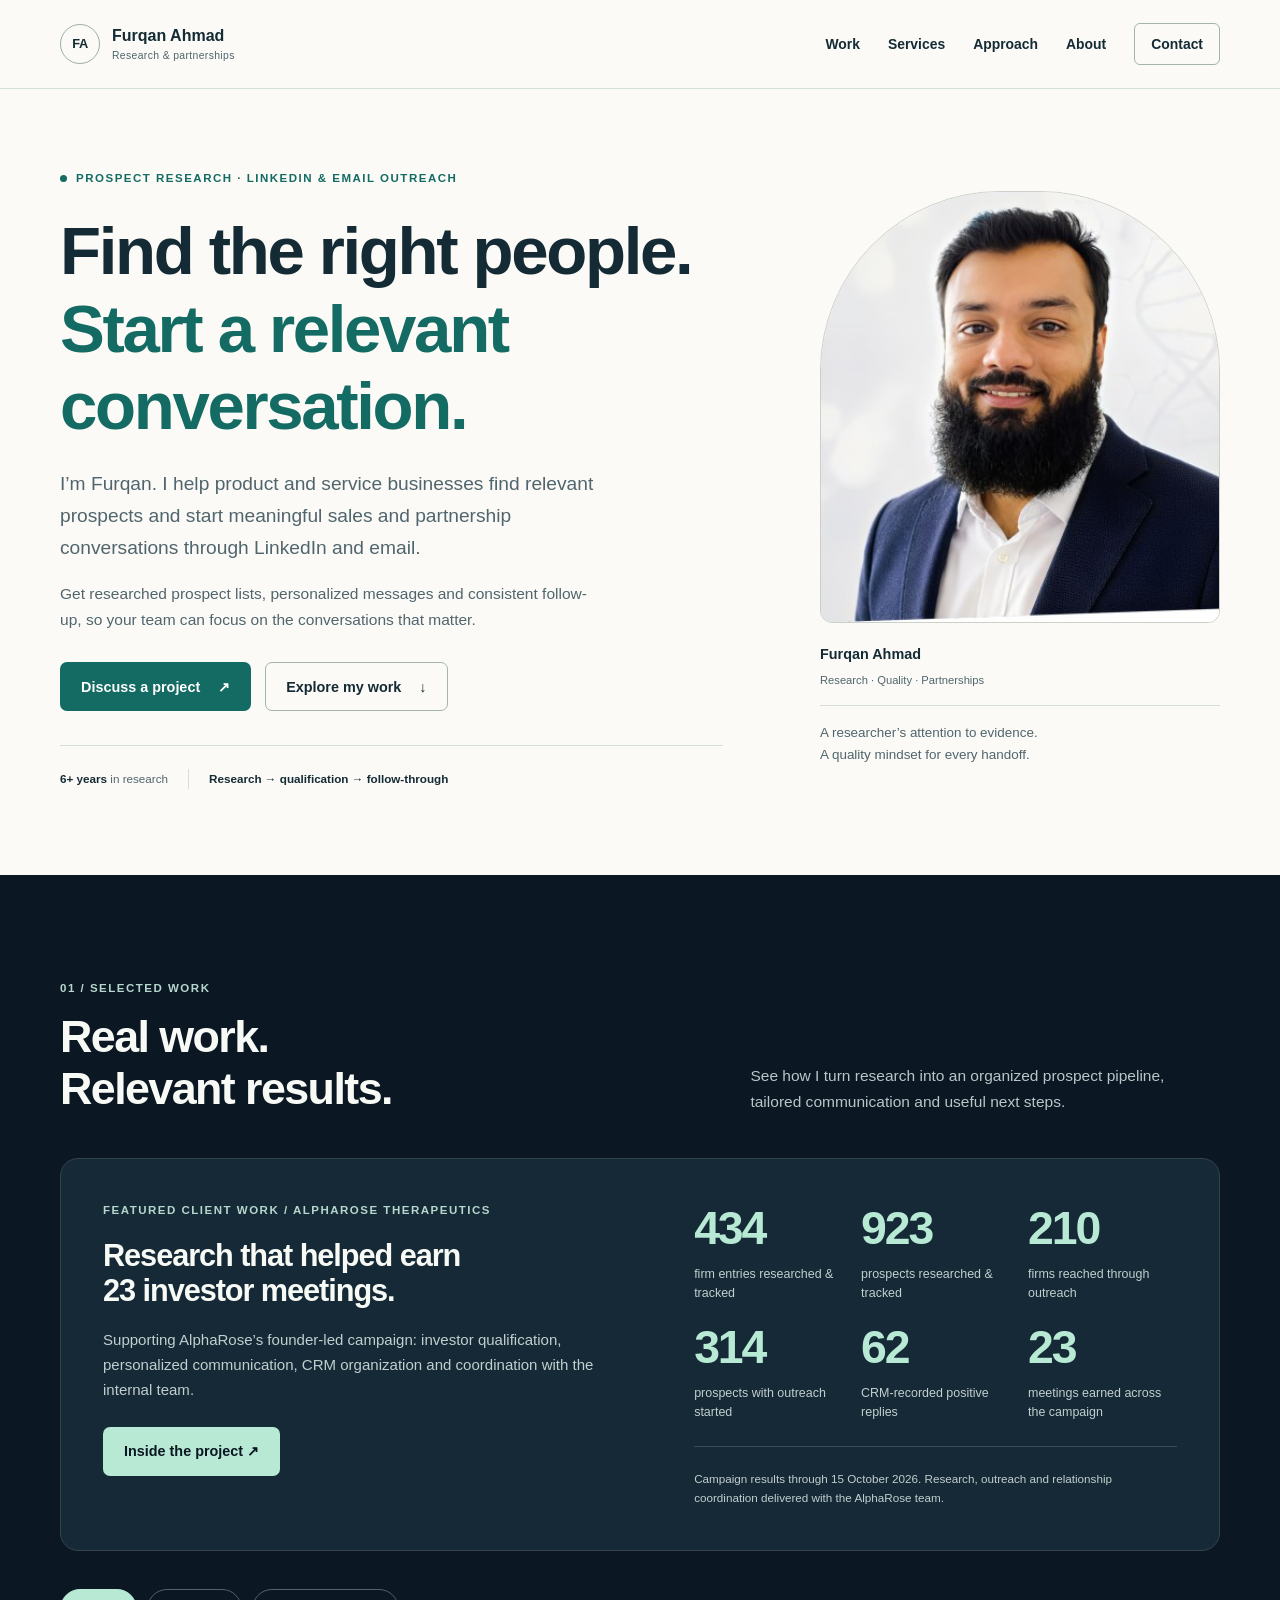
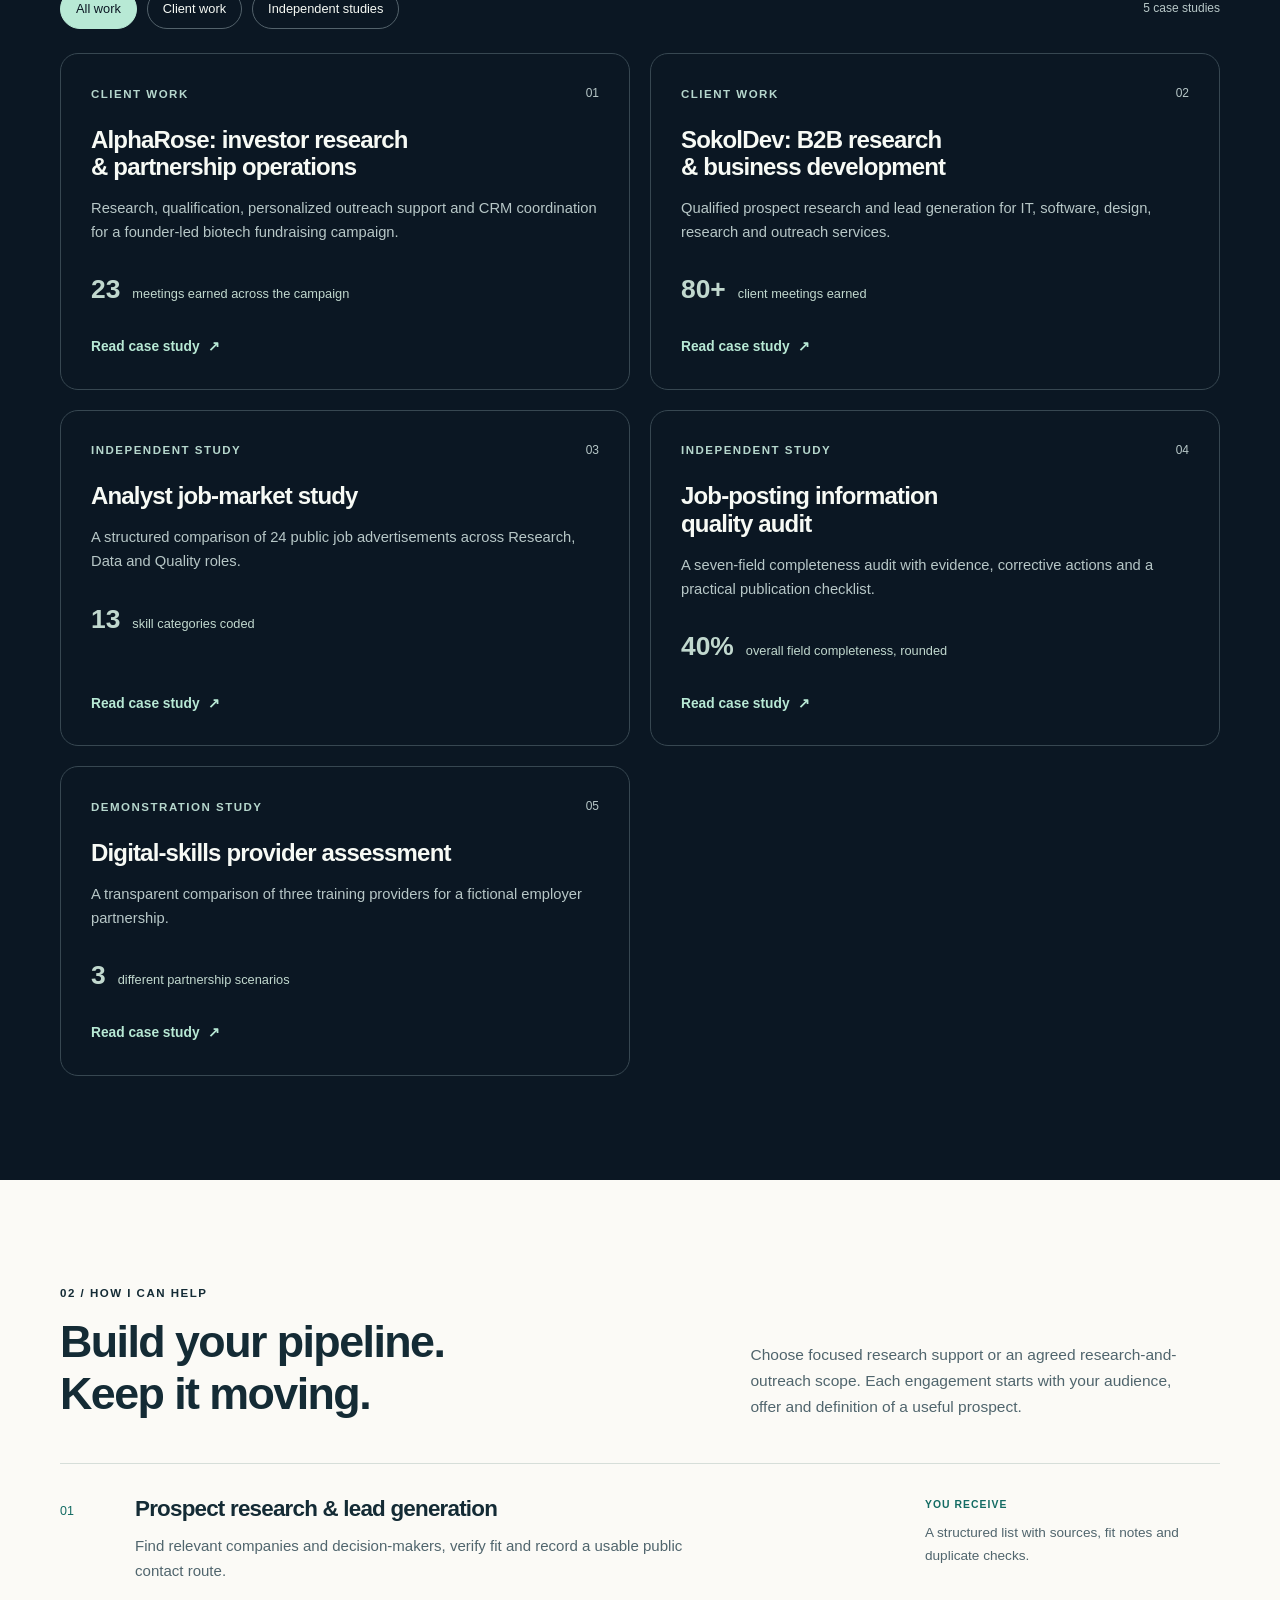
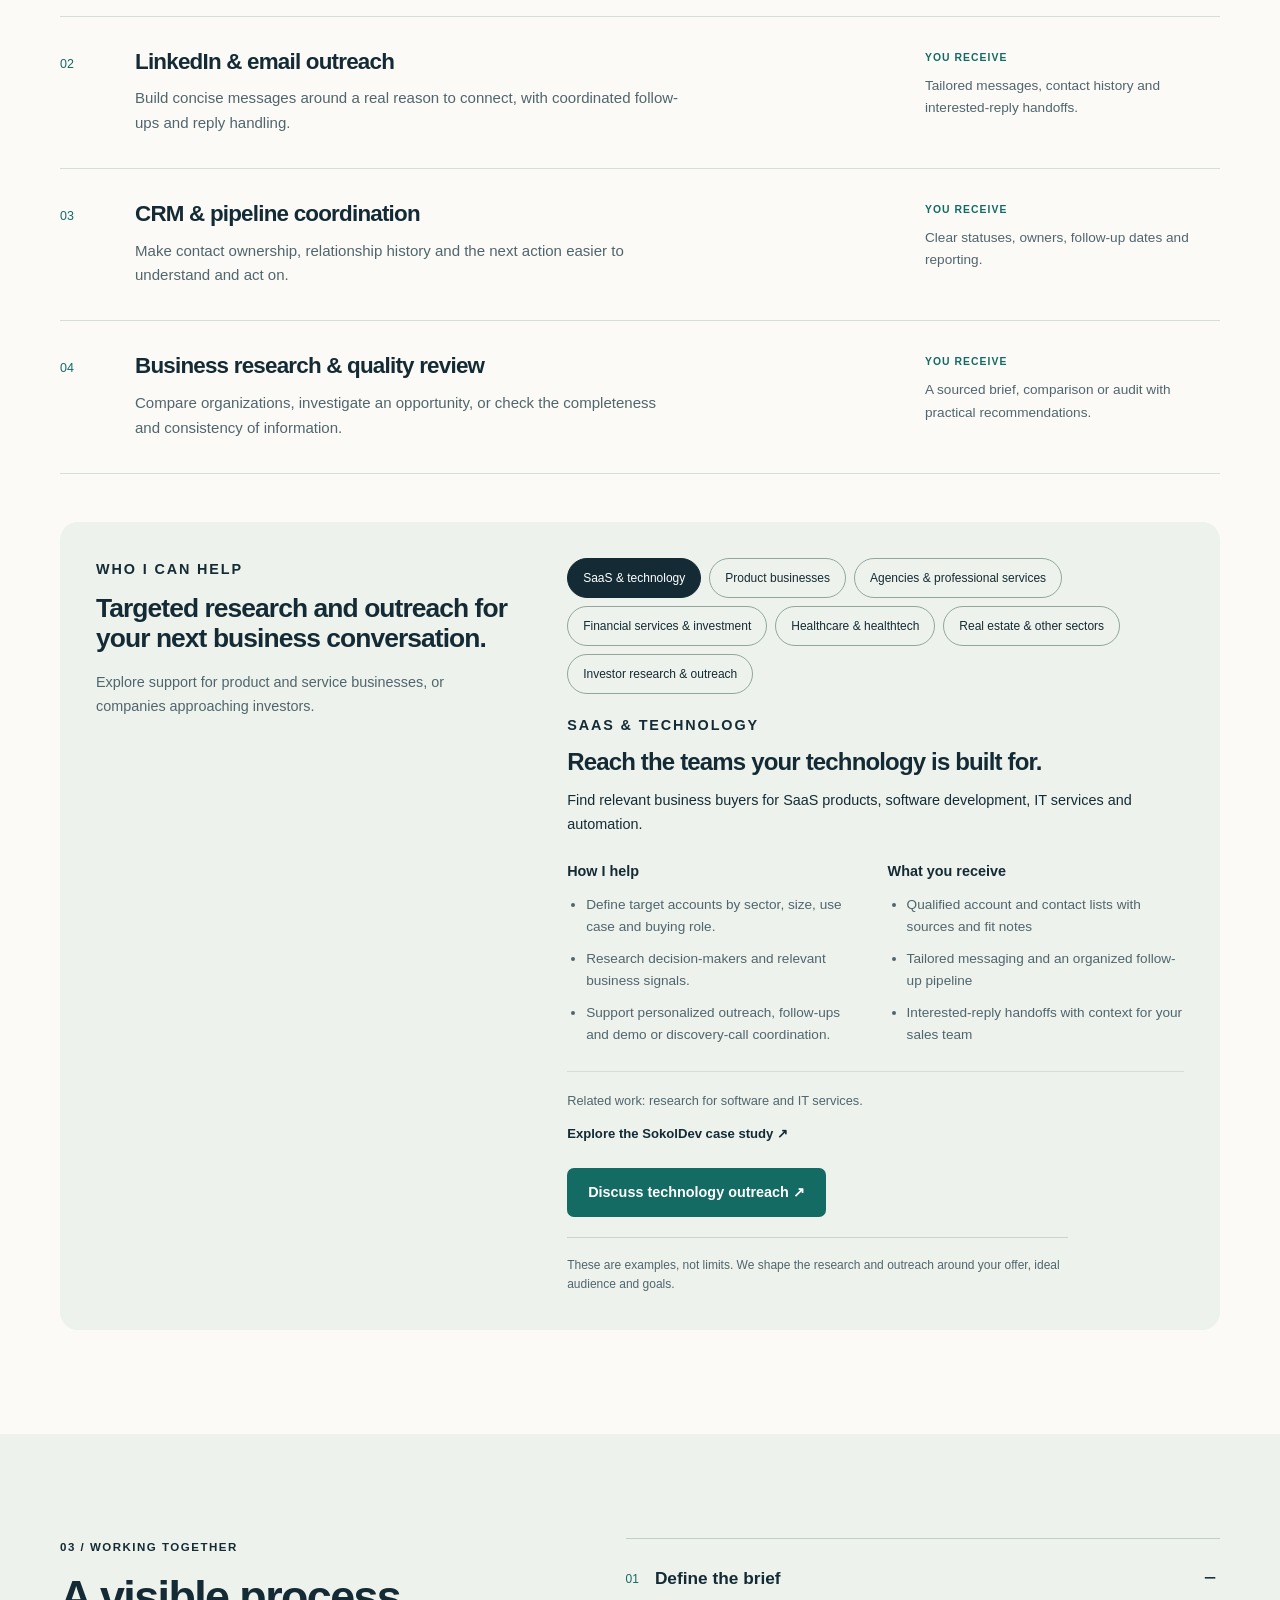
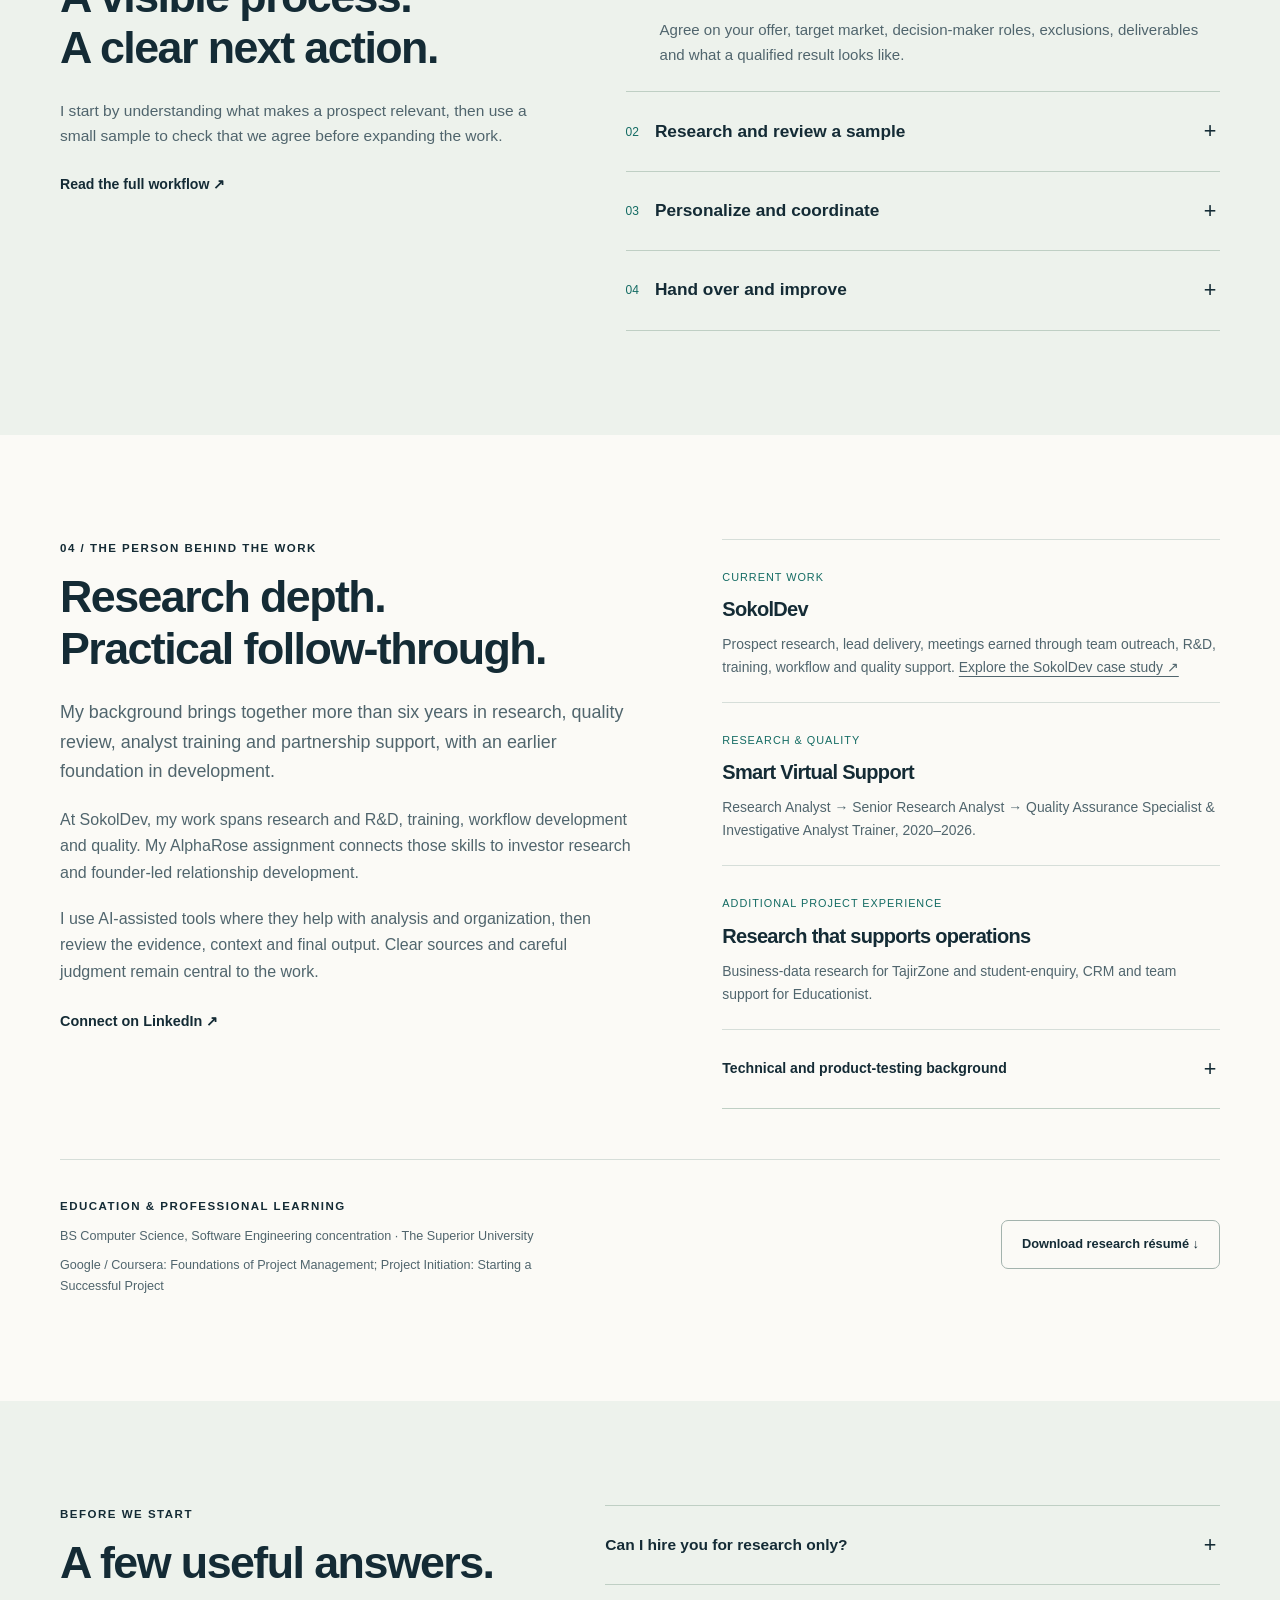
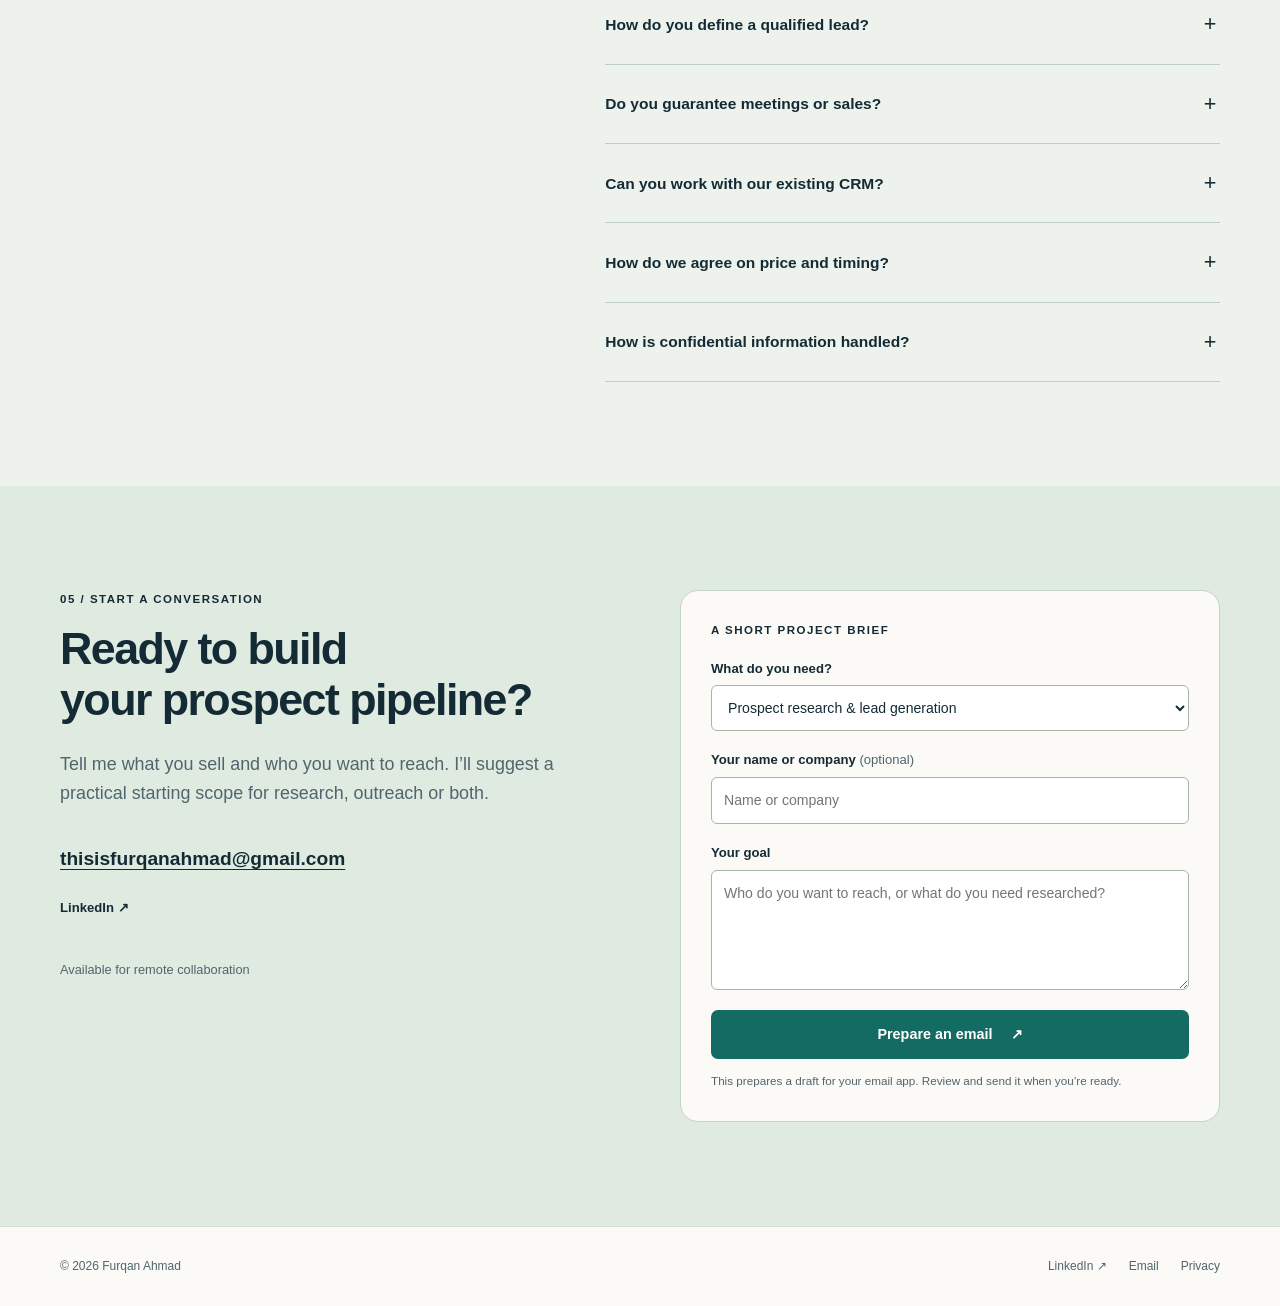
==== commit 7c031619: "Add detailed audience panels and investor outreach option" ====
--- a/index.html
+++ b/index.html
@@ -3,7 +3,7 @@
 <title>Prospect Research, Lead Generation &amp; Outreach | Furqan Ahmad</title><meta name="description" content="Furqan Ahmad helps B2B teams with prospect research, lead generation, LinkedIn and email outreach, CRM coordination and business research.">
 <meta name="theme-color" content="#0b1723"><link rel="canonical" href="https://furqanahmad.com/">
 <link rel="icon" href="/assets/images/favicon.svg" type="image/svg+xml">
-<link rel="stylesheet" href="/assets/css/style.css?v=20261015">
+<link rel="stylesheet" href="/assets/css/style.css?v=73fac1479327">
 <meta property="og:type" content="website"><meta property="og:title" content="Prospect Research, Lead Generation &amp; Outreach | Furqan Ahmad">
 <meta property="og:description" content="Furqan Ahmad helps B2B teams with prospect research, lead generation, LinkedIn and email outreach, CRM coordination and business research."><meta property="og:url" content="https://furqanahmad.com/">
 <meta property="og:image" content="https://furqanahmad.com/assets/images/profile-photo.jpeg"><meta name="twitter:card" content="summary">
@@ -26,8 +26,7 @@
 <article><span class="service-index">03</span><div><h3>CRM &amp; pipeline coordination</h3><p>Make contact ownership, relationship history and the next action easier to understand and act on.</p></div><p class="service-output"><span>You receive</span>Clear statuses, owners, follow-up dates and reporting.</p></article>
 <article><span class="service-index">04</span><div><h3>Business research &amp; quality review</h3><p>Compare organizations, investigate an opportunity, or check the completeness and consistency of information.</p></div><p class="service-output"><span>You receive</span>A sourced brief, comparison or audit with practical recommendations.</p></article>
 </div>
-<div class="audience-panel"><div><p class="eyebrow">Who I can help</p><h3>Targeted research and outreach for product and service businesses.</h3></div><div><div class="audience-options" data-enhanced hidden role="group" aria-label="Explore business types"><button type="button" data-audience="technology" aria-pressed="true">SaaS &amp; technology</button><button type="button" data-audience="products" aria-pressed="false">Product businesses</button><button type="button" data-audience="services" aria-pressed="false">Agencies &amp; professional services</button><button type="button" data-audience="finance" aria-pressed="false">Financial services &amp; investment</button><button type="button" data-audience="healthcare" aria-pressed="false">Healthcare &amp; healthtech</button><button type="button" data-audience="property" aria-pressed="false">Real estate &amp; other sectors</button></div><div id="audience-detail" aria-live="polite" aria-atomic="true"><h4>SaaS &amp; technology</h4><p>Find relevant business buyers and decision-makers for SaaS products, IT services, software development and automation.</p></div><noscript><p><strong>Product businesses:</strong> Research potential business buyers, retailers, distributors and partners for physical products and brands.</p><p><strong>Agencies &amp; professional services:</strong> Identify prospective clients for marketing, design, photography, consulting, recruitment, training and other professional services.</p><p><strong>Financial services &amp; investment:</strong> Research relevant businesses, decision-makers and potential clients or partners for financing, lending and investment firms, then support outreach, follow-ups and meeting coordination.</p><p><strong>Healthcare &amp; healthtech:</strong> Research relevant healthcare organizations, business buyers and decision-makers for healthtech, medical products and healthcare services. Support targeted outreach, meeting coordination and product-demo bookings with your team.</p><p><strong>Real estate &amp; other sectors:</strong> Identify relevant prospects, businesses and partners for property services and other sectors, with research and outreach shaped around your offer and target audience.</p></noscript><p class="fine-print audience-caption">These are examples, not limits. We shape the research and outreach around your offer, ideal customer and sales process.</p></div></div>
-<section class="investor-service" id="investor-outreach" aria-labelledby="investor-title"><div><p class="eyebrow">For companies approaching investors</p><h3 id="investor-title">Investor research &amp; outreach support</h3><p>Build a focused investor pipeline around your company’s sector, stage, geography and funding needs. I research relevant firms and decision-makers, document fit, support personalized LinkedIn and email outreach, and coordinate follow-ups and meeting handoffs.</p><a class="text-link" href="/projects/alpharose-investor-research.html">See the AlphaRose case study ↗</a></div><div class="investor-deliverables"><h4>What you receive</h4><ul><li>Investor shortlists with fit notes and source links</li><li>Decision-maker research and contact-route checks</li><li>Tailored messages, follow-up tracking and reply handling</li><li>An organized CRM and meeting coordination</li></ul><p class="fine-print">You lead the investment conversations and fundraising decisions. I support the research, outreach and coordination.</p><a class="btn btn-primary" href="#contact">Discuss investor outreach ↗</a></div></section>
+<div class="audience-panel" id="investor-outreach"><div><p class="eyebrow">Who I can help</p><h3>Targeted research and outreach for your next business conversation.</h3><p class="audience-intro">Explore support for product and service businesses, or companies approaching investors.</p></div><div><div class="audience-options" data-enhanced hidden role="group" aria-label="Explore audiences and outreach services"><button type="button" data-audience="technology" aria-pressed="true" aria-controls="audience-technology">SaaS &amp; technology</button><button type="button" data-audience="products" aria-pressed="false" aria-controls="audience-products">Product businesses</button><button type="button" data-audience="services" aria-pressed="false" aria-controls="audience-services">Agencies &amp; professional services</button><button type="button" data-audience="finance" aria-pressed="false" aria-controls="audience-finance">Financial services &amp; investment</button><button type="button" data-audience="healthcare" aria-pressed="false" aria-controls="audience-healthcare">Healthcare &amp; healthtech</button><button type="button" data-audience="property" aria-pressed="false" aria-controls="audience-property">Real estate &amp; other sectors</button><button type="button" data-audience="investors" aria-pressed="false" aria-controls="audience-investors">Investor research &amp; outreach</button></div><div id="audience-detail"><article class="audience-detail-panel" id="audience-technology" data-audience-panel="technology" aria-labelledby="audience-title-technology"><p class="eyebrow">SaaS &amp; technology</p><h4 id="audience-title-technology">Reach the teams your technology is built for.</h4><p>Find relevant business buyers for SaaS products, software development, IT services and automation.</p><div class="audience-columns"><div><h5>How I help</h5><ul><li>Define target accounts by sector, size, use case and buying role.</li><li>Research decision-makers and relevant business signals.</li><li>Support personalized outreach, follow-ups and demo or discovery-call coordination.</li></ul></div><div><h5>What you receive</h5><ul><li>Qualified account and contact lists with sources and fit notes</li><li>Tailored messaging and an organized follow-up pipeline</li><li>Interested-reply handoffs with context for your sales team</li></ul></div></div><div class="audience-proof"><p>Related work: research for software and IT services.</p><a class="text-link" href="/projects/sokoldev-business-research.html">Explore the SokolDev case study ↗</a></div><a class="btn btn-primary" href="#contact">Discuss technology outreach ↗</a></article><article class="audience-detail-panel" id="audience-products" data-audience-panel="products" aria-labelledby="audience-title-products"><p class="eyebrow">Product businesses</p><h4 id="audience-title-products">Build connections that help your products reach new markets.</h4><p>Identify business buyers, retailers, distributors and potential partners suited to your product and sales model.</p><div class="audience-columns"><div><h5>How I help</h5><ul><li>Map relevant buyer and partner segments.</li><li>Research businesses, purchasing roles and available contact routes.</li><li>Support outreach and follow-up for buyer or partnership conversations.</li></ul></div><div><h5>What you receive</h5><ul><li>Buyer or partner shortlists with qualification notes</li><li>Contact research and personalized message drafts</li><li>A tracked pipeline of replies and next steps</li></ul></div></div><div class="audience-proof"><p>See the research-to-outreach process that can be adapted to your product.</p><a class="text-link" href="/projects/prospect-outreach.html">Explore the outreach workflow ↗</a></div><a class="btn btn-primary" href="#contact">Discuss product outreach ↗</a></article><article class="audience-detail-panel" id="audience-services" data-audience-panel="services" aria-labelledby="audience-title-services"><p class="eyebrow">Agencies &amp; professional services</p><h4 id="audience-title-services">Give your expertise a more focused prospect pipeline.</h4><p>Support marketing, design, photography, consulting, recruitment, training and other service businesses with relevant prospect research.</p><div class="audience-columns"><div><h5>How I help</h5><ul><li>Define the clients best suited to your offer.</li><li>Research companies, decision-makers and reasons to connect.</li><li>Coordinate tailored outreach, follow-ups and interested-reply handoffs.</li></ul></div><div><h5>What you receive</h5><ul><li>Qualified prospects with source links and fit reasoning</li><li>Messaging shaped around your service and audience</li><li>Clear contact history and meeting coordination</li></ul></div></div><div class="audience-proof"><p>Related work: prospect research and business development for service offerings.</p><a class="text-link" href="/projects/sokoldev-business-research.html">Explore the SokolDev case study ↗</a></div><a class="btn btn-primary" href="#contact">Discuss service-business outreach ↗</a></article><article class="audience-detail-panel" id="audience-finance" data-audience-panel="finance" aria-labelledby="audience-title-finance"><p class="eyebrow">Financial services &amp; investment</p><h4 id="audience-title-finance">Reach relevant clients and business partners.</h4><p>Research potential business customers and partners for financing, lending and investment services.</p><div class="audience-columns"><div><h5>How I help</h5><ul><li>Agree on your target businesses, eligibility criteria and exclusions.</li><li>Research organizations, decision-makers and relevant public signals.</li><li>Support approved messaging, follow-ups and meeting coordination.</li></ul></div><div><h5>What you receive</h5><ul><li>Researched business prospects with qualification notes</li><li>Contact routes and tailored outreach drafts</li><li>An organized record of replies and next actions</li></ul></div></div><div class="audience-proof"><p>Explore the qualification and outreach workflow; your team owns financial advice and eligibility decisions.</p><a class="text-link" href="/projects/prospect-outreach.html">Explore the outreach workflow ↗</a></div><a class="btn btn-primary" href="#contact">Discuss financial-services outreach ↗</a></article><article class="audience-detail-panel" id="audience-healthcare" data-audience-panel="healthcare" aria-labelledby="audience-title-healthcare"><p class="eyebrow">Healthcare &amp; healthtech</p><h4 id="audience-title-healthcare">Connect your healthcare offer with the right business buyers.</h4><p>Find relevant organizations and decision-makers for healthtech, medical products and healthcare services.</p><div class="audience-columns"><div><h5>How I help</h5><ul><li>Map provider organizations, business buyers and relevant commercial partners.</li><li>Research fit, decision-making roles and public contact routes.</li><li>Support targeted outreach, follow-ups and product-demo or meeting bookings.</li></ul></div><div><h5>What you receive</h5><ul><li>Qualified organization and contact lists with source links</li><li>Messaging tailored to your product and buyer roles</li><li>Interested-reply handoffs and demo coordination</li></ul></div></div><div class="audience-proof"><p>Related sector experience: AlphaRose investor research. This case study covers investor outreach, not healthcare product sales.</p><a class="text-link" href="/projects/alpharose-investor-research.html">Explore the AlphaRose case study ↗</a></div><a class="btn btn-primary" href="#contact">Discuss healthcare outreach ↗</a></article><article class="audience-detail-panel" id="audience-property" data-audience-panel="property" aria-labelledby="audience-title-property"><p class="eyebrow">Real estate &amp; other sectors</p><h4 id="audience-title-property">Shape the pipeline around your offer and market.</h4><p>Research relevant businesses, decision-makers and partners for property services and other clearly defined business audiences.</p><div class="audience-columns"><div><h5>How I help</h5><ul><li>Agree on your market, buyer profile and qualification criteria.</li><li>Find suitable prospects and verify contact routes.</li><li>Support personalized outreach and consistent follow-through.</li></ul></div><div><h5>What you receive</h5><ul><li>A sourced prospect list with fit notes and duplicate checks</li><li>Tailored messages and a practical follow-up plan</li><li>Reply tracking and meeting handoffs</li></ul></div></div><div class="audience-proof"><p>See how the process adapts to a new audience and agreed qualification criteria.</p><a class="text-link" href="/projects/prospect-outreach.html">Explore the outreach workflow ↗</a></div><a class="btn btn-primary" href="#contact">Discuss your target market ↗</a></article><article class="audience-detail-panel" id="audience-investors" data-audience-panel="investors" aria-labelledby="audience-title-investors"><p class="eyebrow">Investor research &amp; outreach</p><h4 id="audience-title-investors">Build a focused pipeline for investor conversations.</h4><p>Help your company approach investors aligned with its sector, stage, geography and funding needs.</p><div class="audience-columns"><div><h5>How I help</h5><ul><li>Research firms and decision-makers, documenting fit and exclusions.</li><li>Support personalized LinkedIn and email outreach and reply handling.</li><li>Maintain CRM history, follow-ups and meeting coordination.</li></ul></div><div><h5>What you receive</h5><ul><li>Investor shortlists with fit notes and source links</li><li>Decision-maker research and contact-route checks</li><li>Tailored messages, an organized CRM and meeting handoffs</li></ul></div></div><div class="audience-proof"><p>AlphaRose: research and campaign support that helped earn 23 investor meetings. Your team leads investment conversations and fundraising decisions.</p><a class="text-link" href="/projects/alpharose-investor-research.html">Explore the AlphaRose case study ↗</a></div><a class="btn btn-primary" href="#contact">Discuss investor outreach ↗</a></article></div><p class="fine-print audience-caption">These are examples, not limits. We shape the research and outreach around your offer, ideal audience and goals.</p></div></div>
 </div></section>
 
 <section class="section section-soft" id="process"><div class="container process-grid"><div class="process-intro"><p class="eyebrow">03 / Working together</p><h2>A visible process.<br>A clear next action.</h2><p>I start by understanding what makes a prospect relevant, then use a small sample to check that we agree before expanding the work.</p><a class="text-link" href="/projects/prospect-outreach.html">Read the full workflow ↗</a></div><div class="process-steps">
@@ -44,4 +43,4 @@
 
 <section class="section contact-section" id="contact"><div class="container contact-grid"><div><p class="eyebrow">05 / Start a conversation</p><h2>Ready to build<br>your prospect pipeline?</h2><p class="lead-small">Tell me what you sell and who you want to reach. I’ll suggest a practical starting scope for research, outreach or both.</p><div class="email-contact"><a class="email-display" href="mailto:thisisfurqanahmad@gmail.com">thisisfurqanahmad@gmail.com</a><button class="email-copy" type="button" data-copy-email="thisisfurqanahmad@gmail.com" data-enhanced hidden aria-label="Copy email address" title="Copy email address"><svg width="20" height="20" viewBox="0 0 24 24" fill="none" stroke="currentColor" stroke-width="1.7" aria-hidden="true" focusable="false"><rect x="8" y="8" width="12" height="12" rx="2"/><path d="M16 8V5a2 2 0 0 0-2-2H5a2 2 0 0 0-2 2v9a2 2 0 0 0 2 2h3"/></svg></button></div><div class="contact-actions"><a class="text-link" href="https://www.linkedin.com/in/chfurqanahmad" target="_blank" rel="noopener noreferrer">LinkedIn ↗</a></div><p class="copy-status" data-copy-status role="status" aria-live="polite"></p><p class="fine-print">Available for remote collaboration</p></div>
 <div class="contact-card"><p class="eyebrow">A short project brief</p><form id="project-brief" data-enhanced hidden><label for="brief-service">What do you need?</label><select id="brief-service" name="service"><option>Prospect research &amp; lead generation</option><option>LinkedIn &amp; email outreach</option><option>Investor research &amp; outreach support</option><option>Healthcare leads &amp; product-demo outreach</option><option>CRM &amp; pipeline coordination</option><option>Business research &amp; quality review</option><option>Help defining the scope</option></select><label for="brief-company">Your name or company <span>(optional)</span></label><input id="brief-company" name="company" maxlength="100" autocomplete="organization" placeholder="Name or company"><label for="brief-goal">Your goal</label><textarea id="brief-goal" name="goal" rows="4" maxlength="1500" required placeholder="Who do you want to reach, or what do you need researched?"></textarea><button class="btn btn-primary" type="submit">Prepare an email <span aria-hidden="true">↗</span></button><p class="fine-print">This prepares a draft for your email app. Review and send it when you’re ready.</p></form><noscript><p>Email your service, target audience and deadline to get started.</p><a class="btn btn-primary" href="mailto:thisisfurqanahmad@gmail.com?subject=Project%20enquiry">Email a project brief ↗</a></noscript><div id="brief-result" hidden><p class="brief-status" role="status">Your draft is ready. Choose where to open it:</p><div class="button-row"><a class="btn btn-secondary" id="brief-mail" href="mailto:thisisfurqanahmad@gmail.com">Email app ↗</a><a class="text-link" id="brief-gmail" href="https://mail.google.com/mail/?view=cm&amp;fs=1&amp;to=thisisfurqanahmad@gmail.com" target="_blank" rel="noopener noreferrer">Gmail ↗</a></div><details><summary>Review the draft</summary><pre id="brief-preview"></pre></details><p class="fine-print">Review and send it from your email account. Preparing the draft does not send a message.</p></div></div></div></section>
-</main><script type="application/ld+json">{"@context": "https://schema.org", "@type": "Person", "name": "Furqan Ahmad", "url": "https://furqanahmad.com/", "image": "https://furqanahmad.com/assets/images/profile-photo.jpeg", "jobTitle": "Research and Partnerships Professional", "email": "mailto:thisisfurqanahmad@gmail.com", "sameAs": ["https://www.linkedin.com/in/chfurqanahmad", "https://github.com/chfurqanahmad"]}</script><footer class="site-footer"><div class="container footer-wrap"><span>© <span data-current-year>2026</span> Furqan Ahmad</span><div><a href="https://www.linkedin.com/in/chfurqanahmad" target="_blank" rel="noopener noreferrer">LinkedIn ↗</a><a href="mailto:thisisfurqanahmad@gmail.com">Email</a><a href="/privacy.html">Privacy</a></div></div></footer><script src="/assets/js/main.js?v=20261015" defer></script></body></html>+</main><script type="application/ld+json">{"@context": "https://schema.org", "@type": "Person", "name": "Furqan Ahmad", "url": "https://furqanahmad.com/", "image": "https://furqanahmad.com/assets/images/profile-photo.jpeg", "jobTitle": "Research and Partnerships Professional", "email": "mailto:thisisfurqanahmad@gmail.com", "sameAs": ["https://www.linkedin.com/in/chfurqanahmad", "https://github.com/chfurqanahmad"]}</script><footer class="site-footer"><div class="container footer-wrap"><span>© <span data-current-year>2026</span> Furqan Ahmad</span><div><a href="https://www.linkedin.com/in/chfurqanahmad" target="_blank" rel="noopener noreferrer">LinkedIn ↗</a><a href="mailto:thisisfurqanahmad@gmail.com">Email</a><a href="/privacy.html">Privacy</a></div></div></footer><script src="/assets/js/main.js?v=7d99c8f9f4fd" defer></script></body></html>
--- a/assets/css/style.css
+++ b/assets/css/style.css
@@ -27,13 +27,17 @@
 @media(prefers-reduced-motion:reduce){.email-copy{transition:none}}
 @media print{.email-copy{display:none!important}}
 
-.investor-service{display:grid;grid-template-columns:1.15fr 1fr;gap:48px;padding:36px;margin-top:32px;border:1px solid var(--line);border-radius:var(--radius);background:white}
-.investor-service h3{margin:12px 0 18px;font-size:1.8rem}
-.investor-service p{font-size:.94rem;color:var(--muted)}
-.investor-service .text-link{margin-top:20px;font-size:.86rem;color:var(--teal)}
-.investor-deliverables h4{margin-bottom:15px}
-.investor-deliverables ul{padding-left:20px;margin:0 0 18px;color:var(--muted);font-size:.9rem}
-.investor-deliverables li+li{margin-top:8px}
-.investor-deliverables p.fine-print{font-size:.78rem}
-.investor-deliverables .btn{margin-top:20px}
-@media(max-width:760px){.investor-service{grid-template-columns:1fr;gap:28px;padding:24px}}
+
+.audience-intro{margin-top:18px;color:var(--muted)}
+.audience-detail-panel h4{font-size:1.5rem;line-height:1.25;margin-top:10px}
+.audience-detail-panel+.audience-detail-panel{margin-top:32px}
+.audience-columns{display:grid;grid-template-columns:1fr 1fr;gap:24px;margin-top:24px}
+.audience-columns h5{font-size:.9rem;margin:0 0 10px}
+.audience-columns ul{padding-left:19px;margin:0;font-size:.85rem;color:var(--muted)}
+.audience-columns li+li{margin-top:9px}
+.audience-proof{border-top:1px solid var(--line);margin-top:24px;padding-top:18px}
+.audience-proof p{font-size:.8rem;color:var(--muted)}
+.audience-proof .text-link{font-size:.82rem;margin-top:12px}
+.audience-detail-panel>.btn{margin-top:22px}
+@media(max-width:1000px){.audience-panel{grid-template-columns:1fr;gap:25px}}
+@media(max-width:600px){.audience-columns{grid-template-columns:1fr;gap:20px}.audience-detail-panel h4{font-size:1.3rem}}
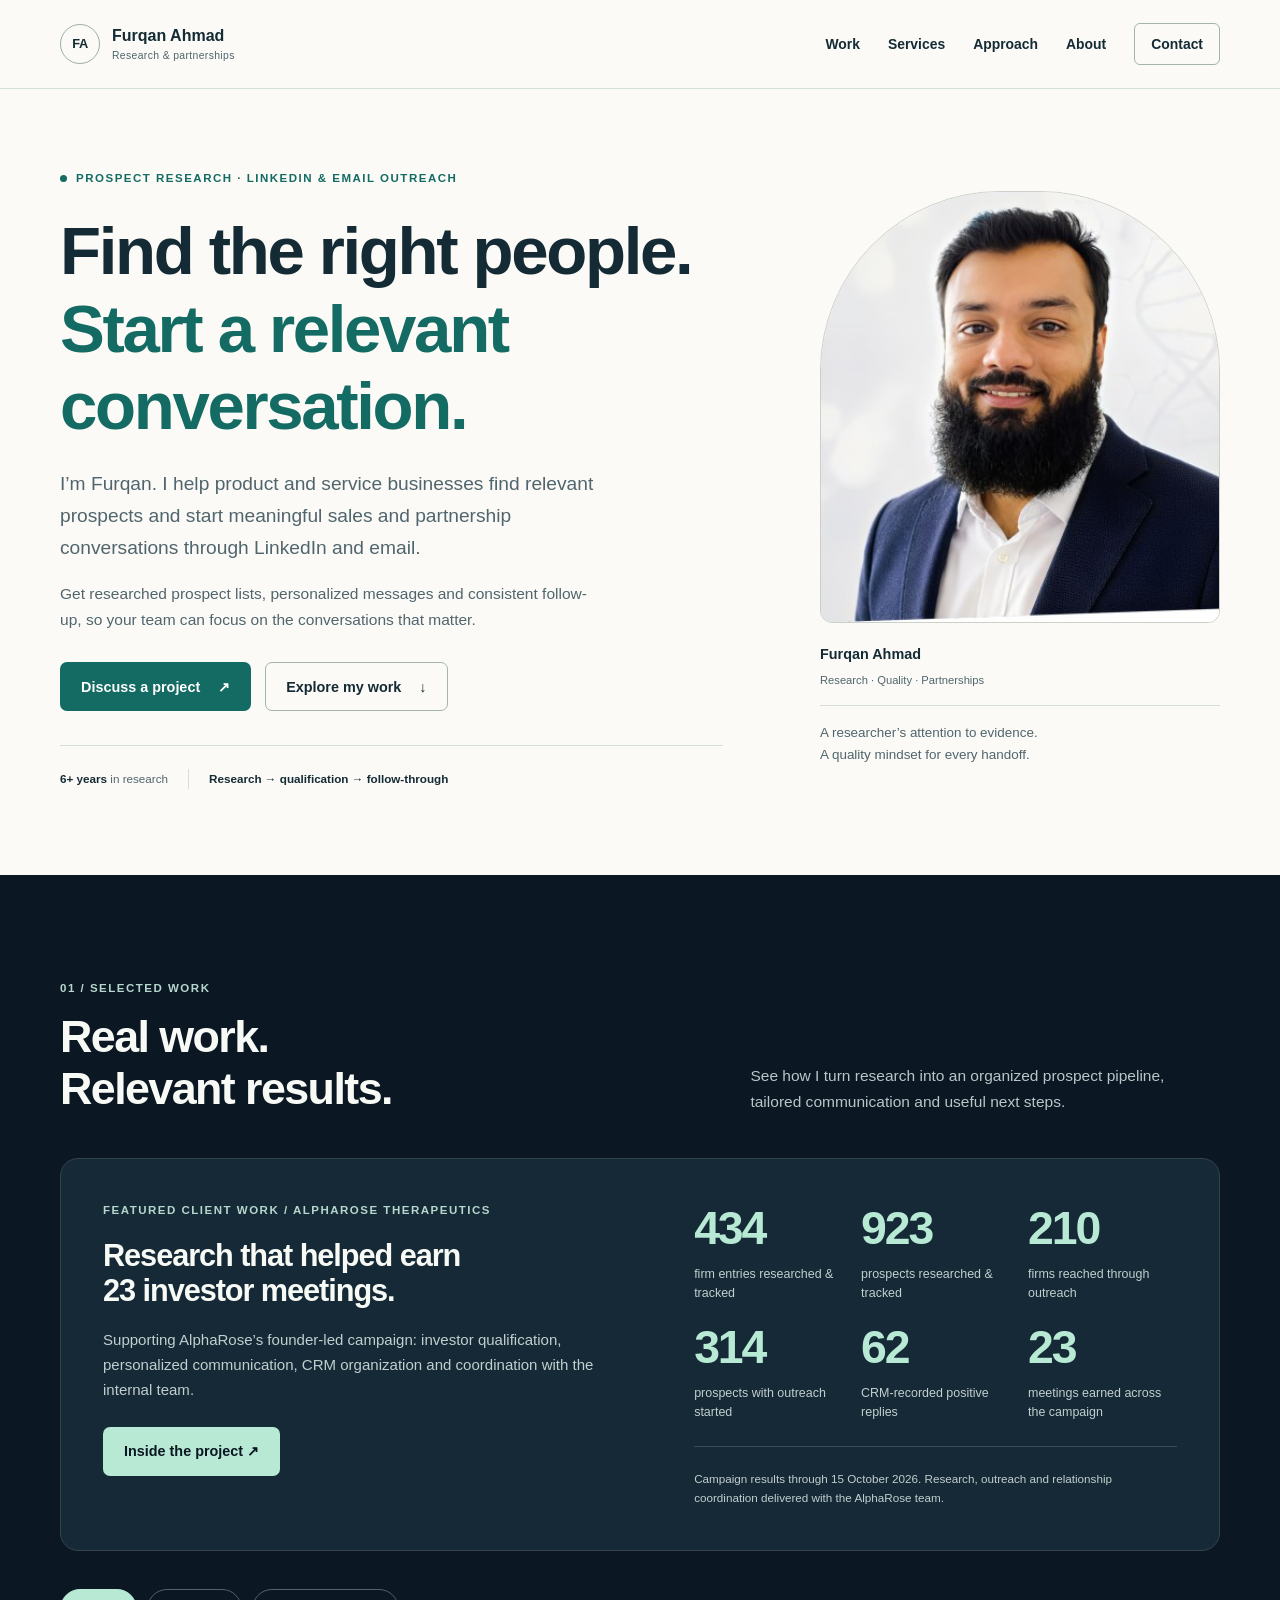
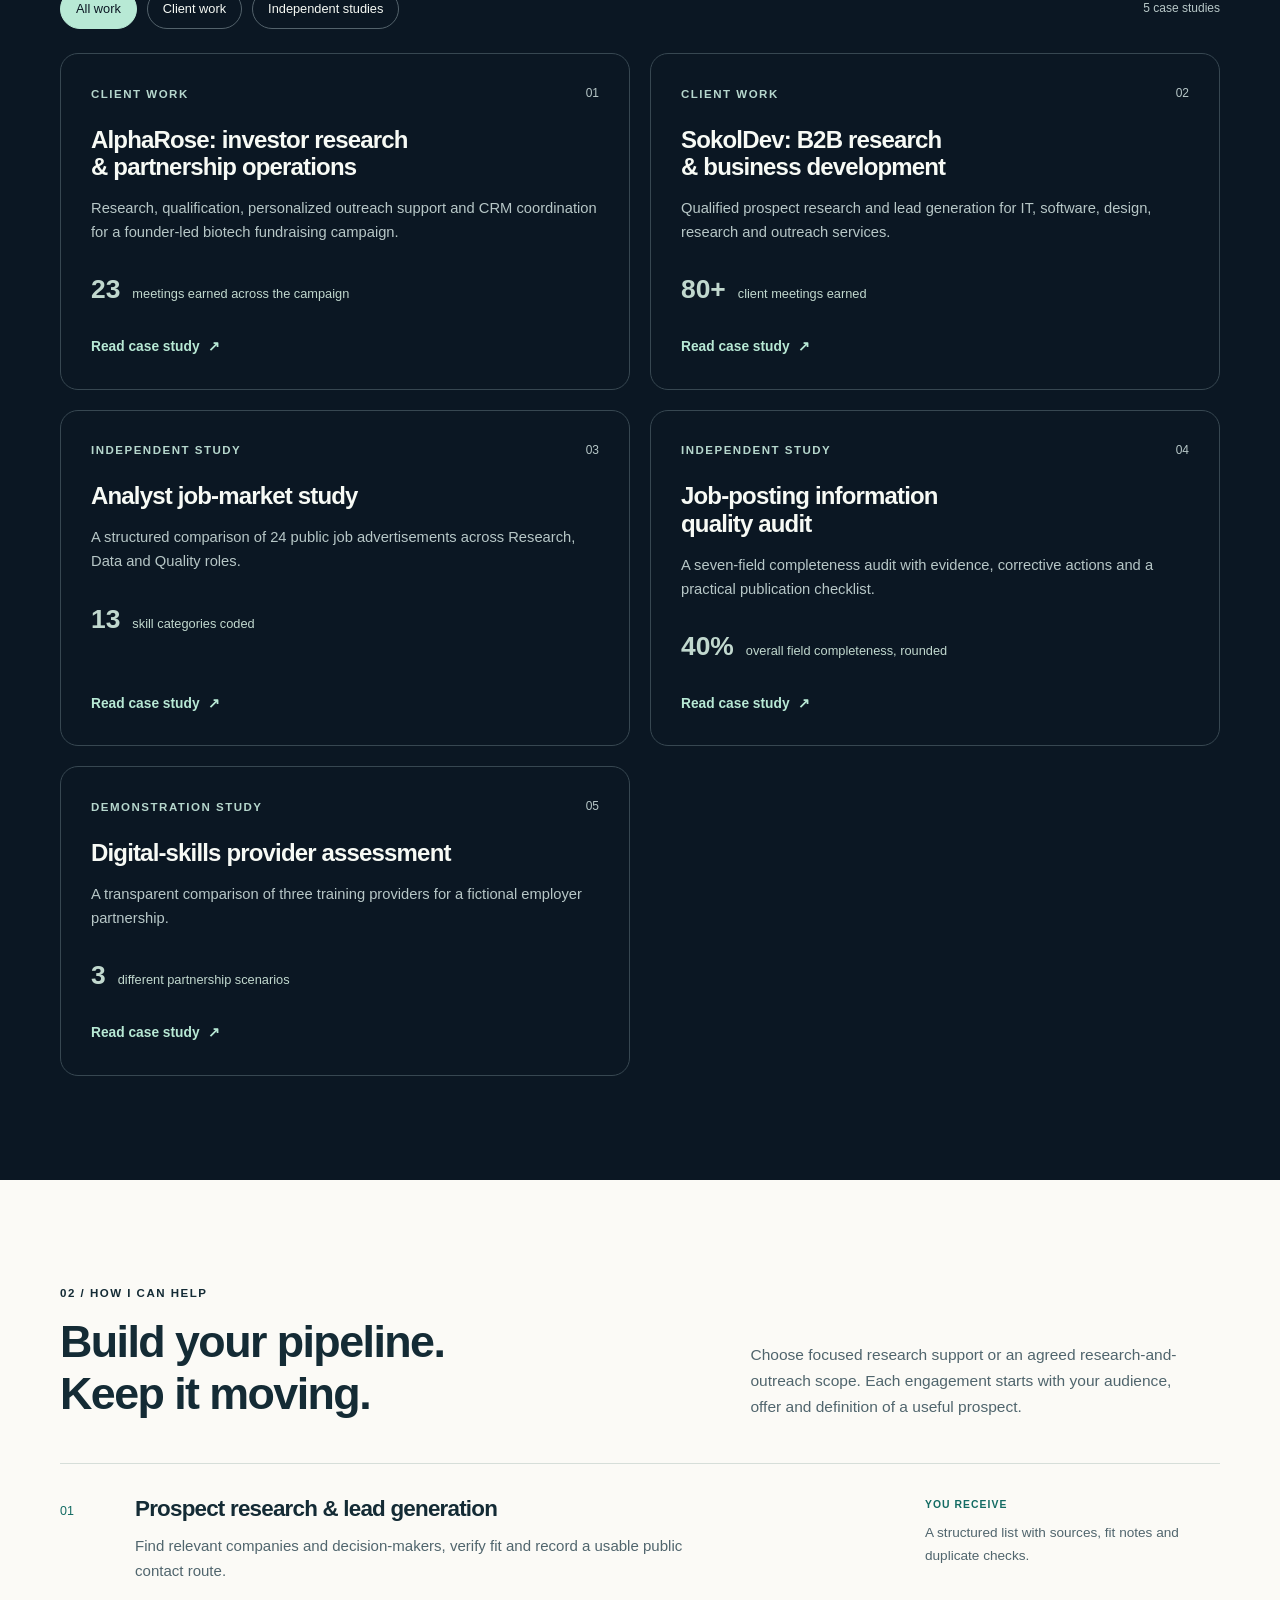
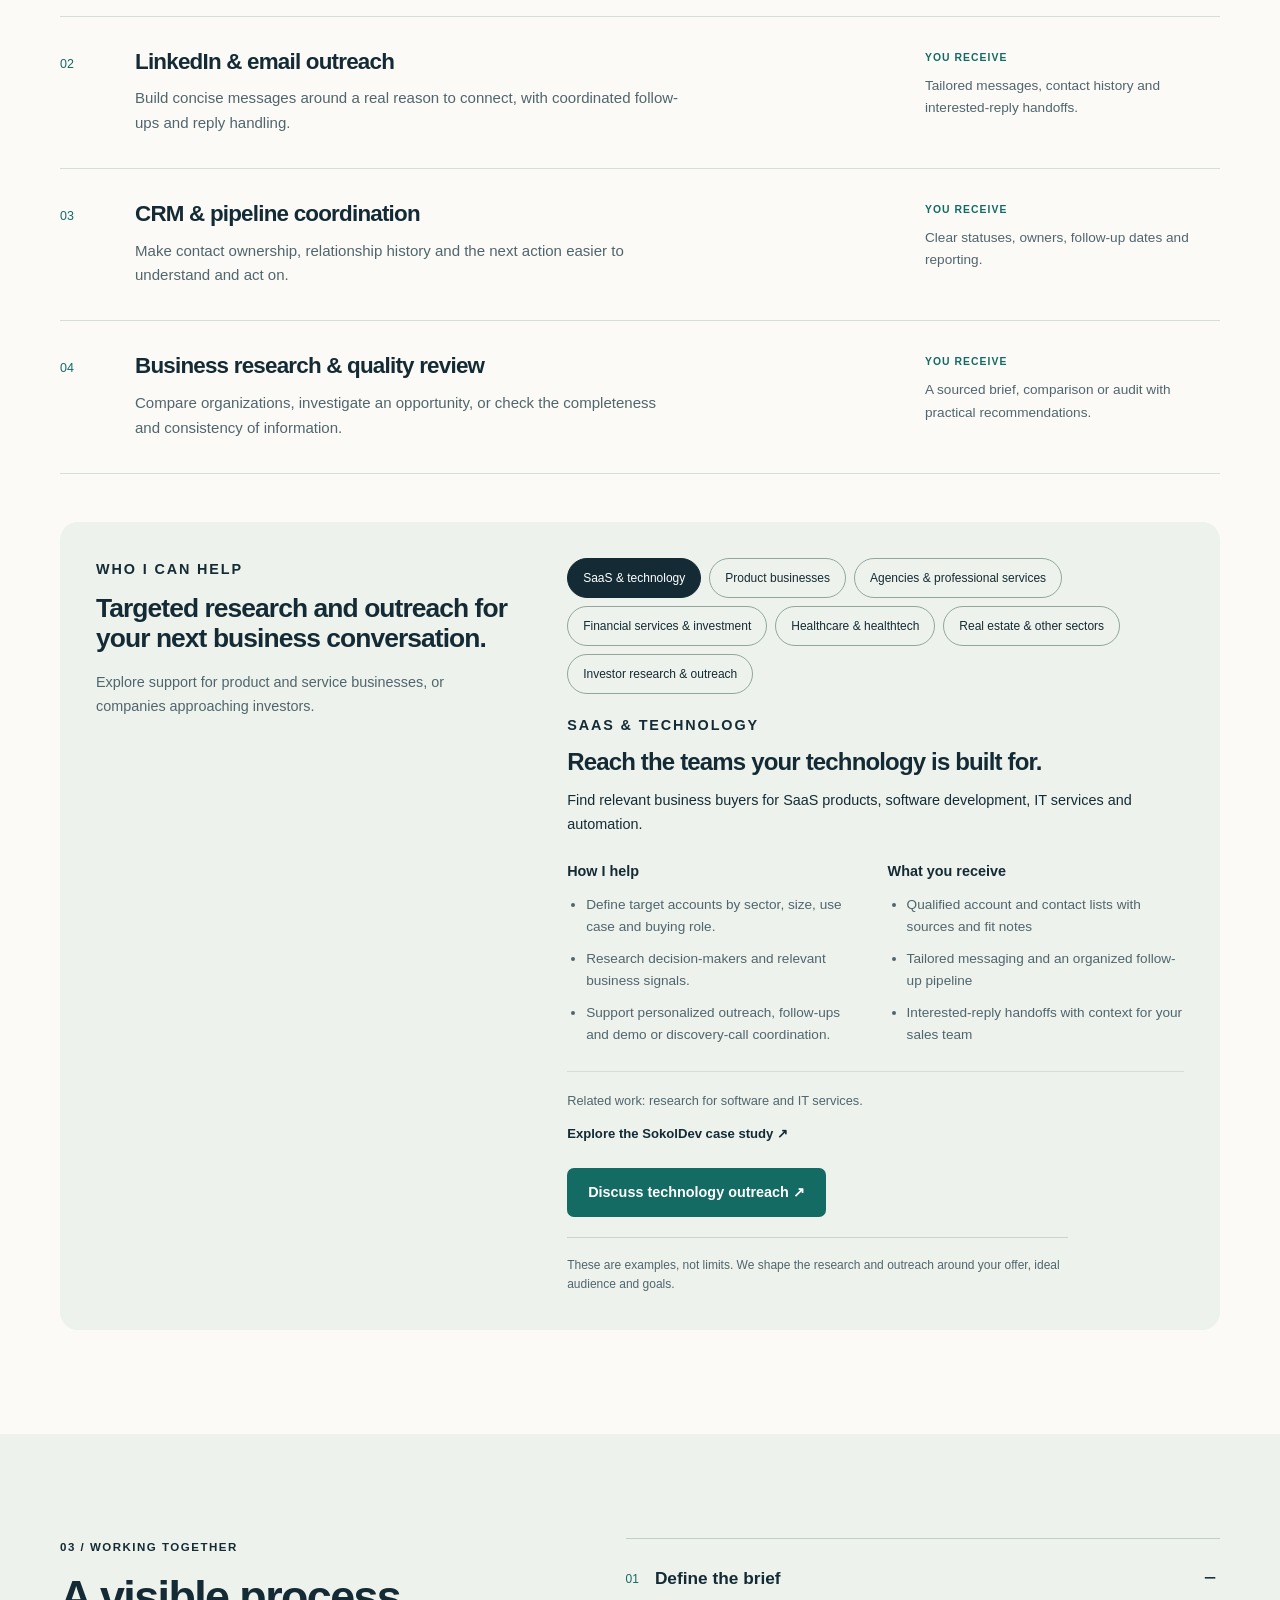
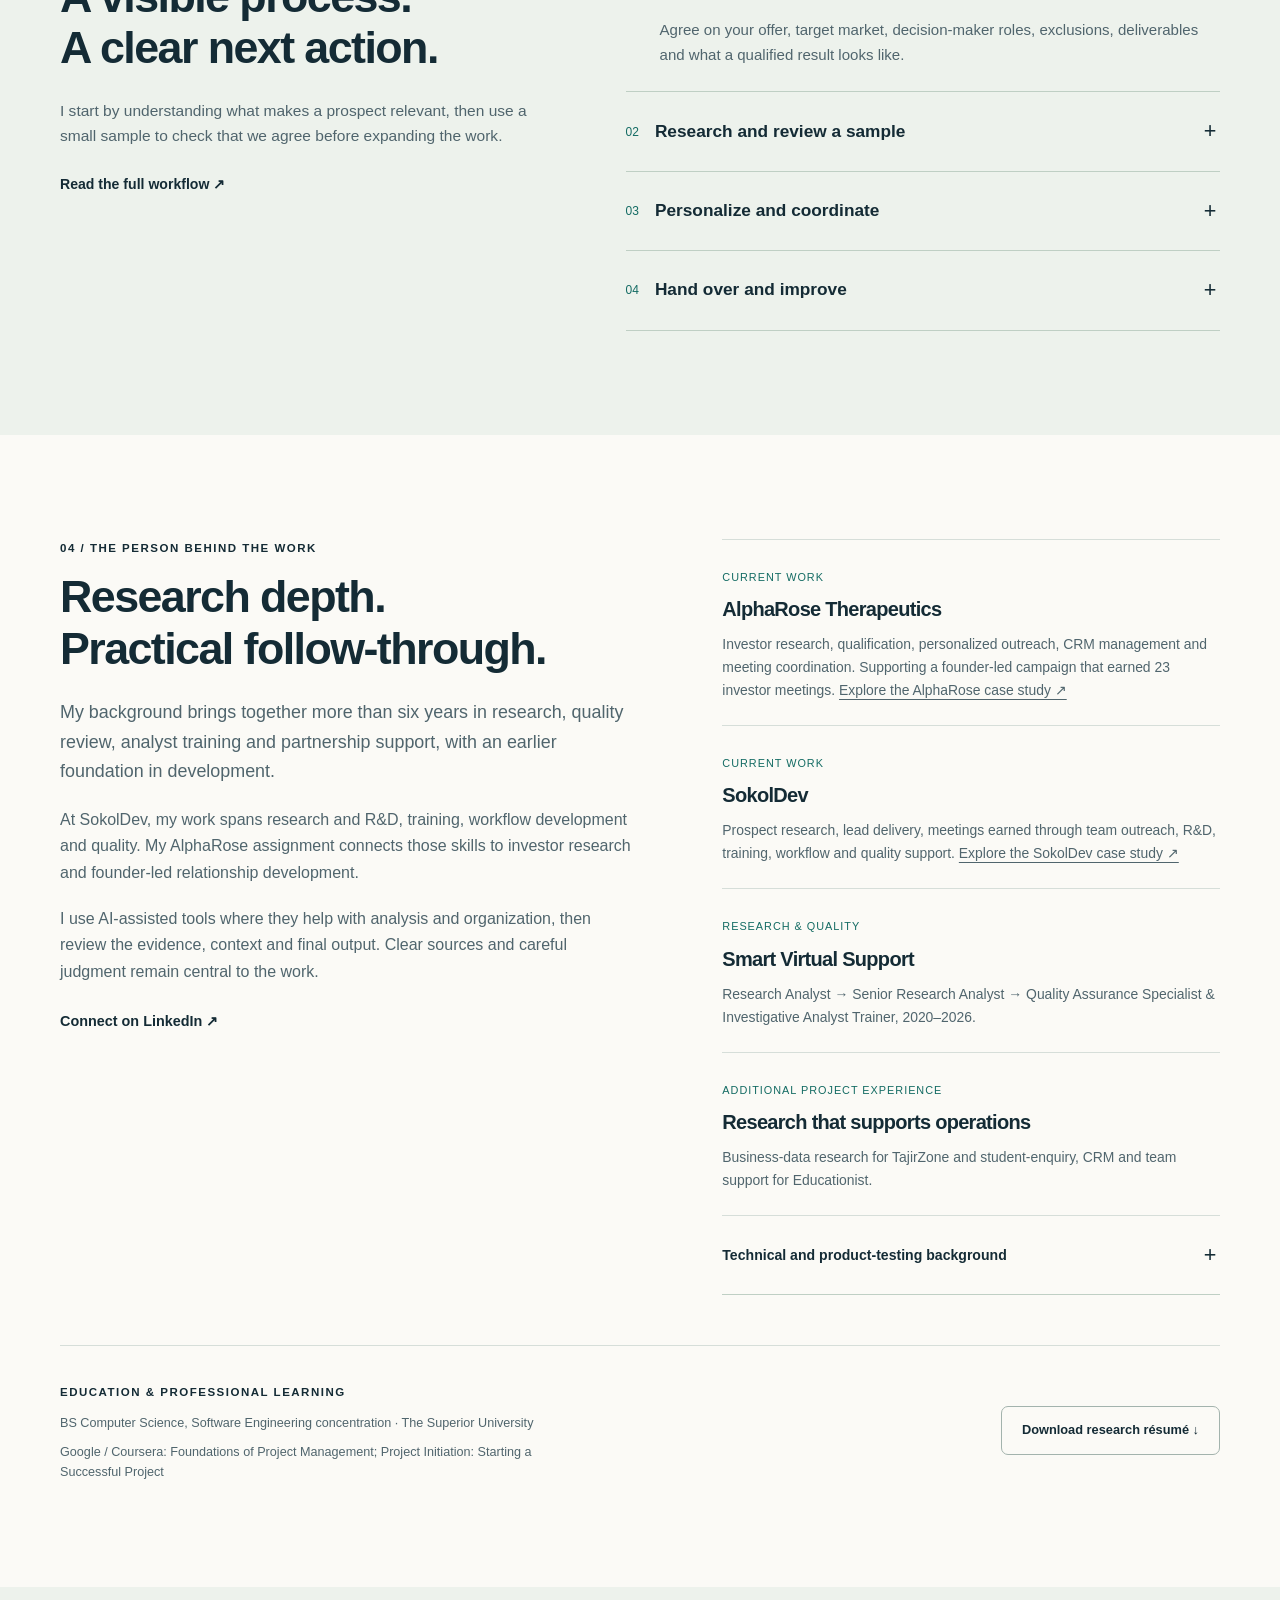
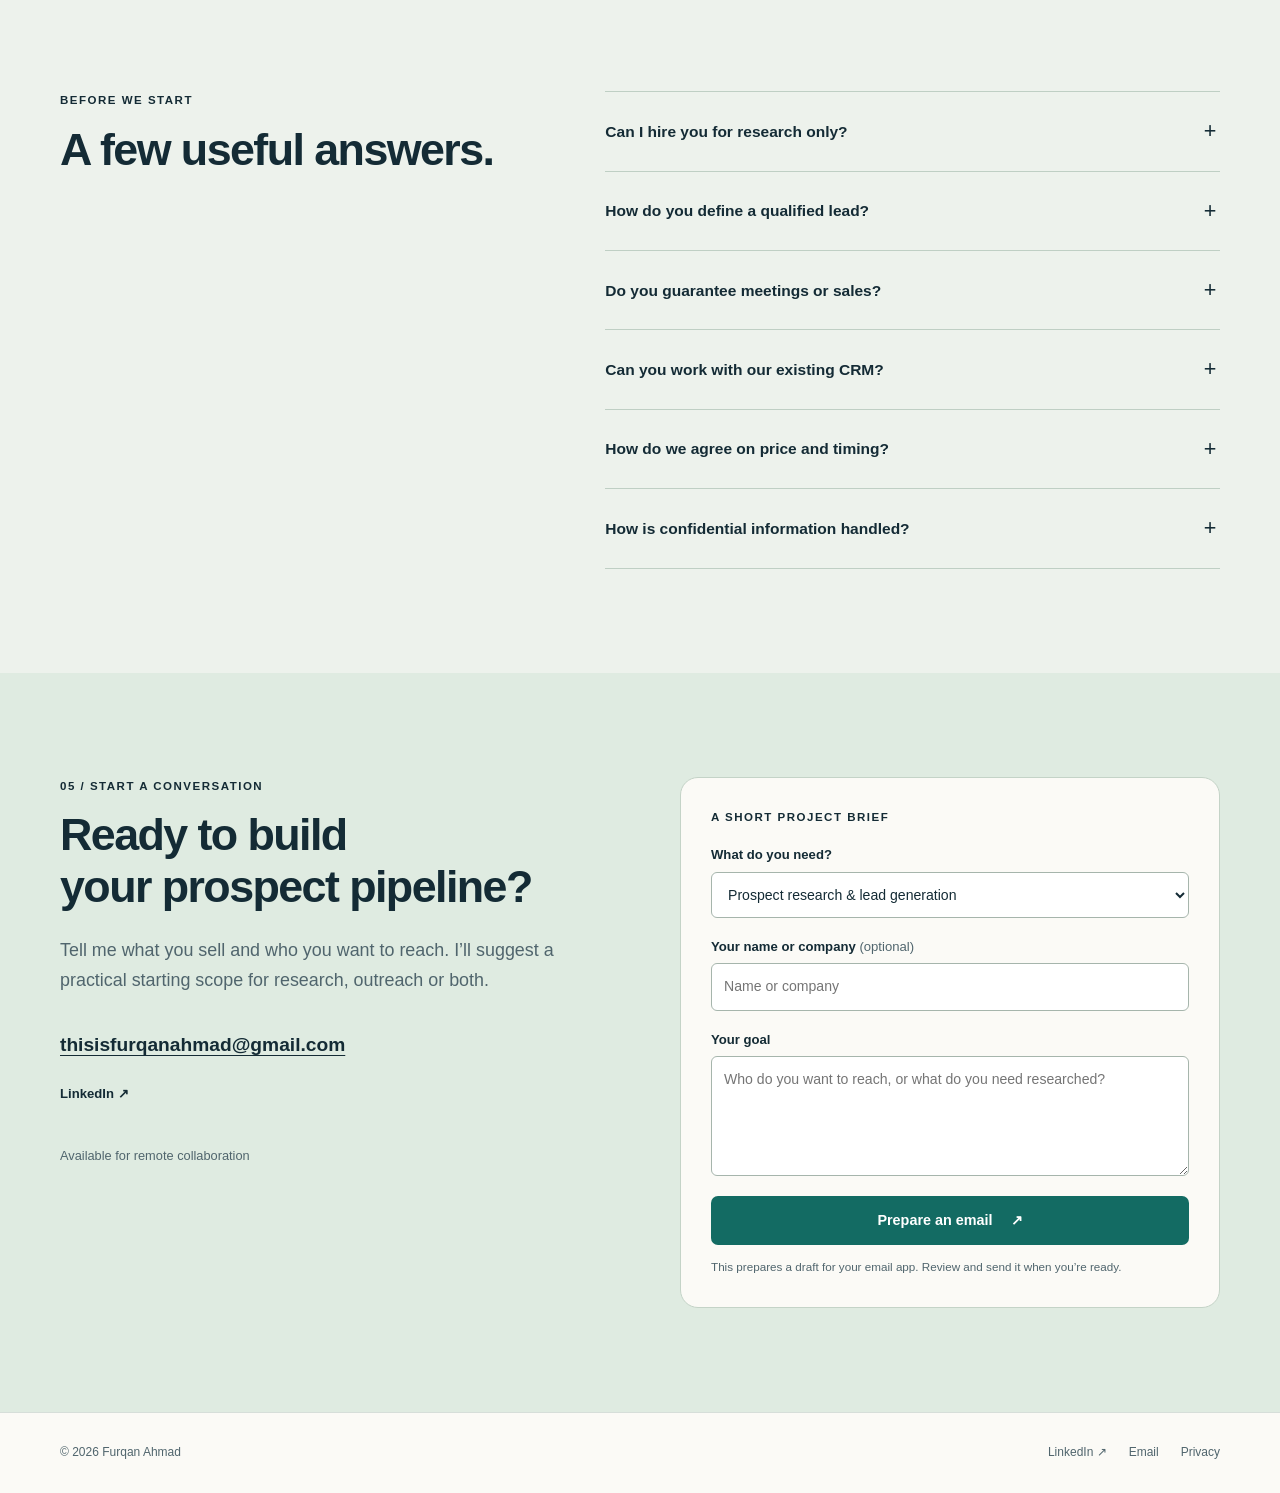
==== commit 9c300b0d: "Add AlphaRose as a separate current-work entry" ====
--- a/index.html
+++ b/index.html
@@ -36,7 +36,7 @@
 <details><summary><span>04</span>Hand over and improve</summary><p>Pass interested replies to your team with context. Review research quality, relevant conversations and next actions, then refine the next cycle.</p></details>
 </div></div></section>
 
-<section class="section" id="about"><div class="container about-grid"><div><p class="eyebrow">04 / The person behind the work</p><h2>Research depth.<br>Practical follow-through.</h2><p class="lead-small">My background brings together more than six years in research, quality review, analyst training and partnership support, with an earlier foundation in development.</p><p>At SokolDev, my work spans research and R&amp;D, training, workflow development and quality. My AlphaRose assignment connects those skills to investor research and founder-led relationship development.</p><p>I use AI-assisted tools where they help with analysis and organization, then review the evidence, context and final output. Clear sources and careful judgment remain central to the work.</p><a class="text-link" href="https://www.linkedin.com/in/chfurqanahmad" target="_blank" rel="noopener noreferrer">Connect on LinkedIn ↗</a></div><div class="experience-list" id="experience"><article><span>Current work</span><h3>SokolDev</h3><p>Prospect research, lead delivery, meetings earned through team outreach, R&amp;D, training, workflow and quality support. <a href="/projects/sokoldev-business-research.html">Explore the SokolDev case study ↗</a></p></article><article><span>Research &amp; quality</span><h3>Smart Virtual Support</h3><p>Research Analyst → Senior Research Analyst → Quality Assurance Specialist &amp; Investigative Analyst Trainer, 2020–2026.</p></article><article><span>Additional project experience</span><h3>Research that supports operations</h3><p>Business-data research for TajirZone and student-enquiry, CRM and team support for Educationist.</p></article><details><summary>Technical and product-testing background</summary><p>Earlier work in web, SQL and Oracle/ERP environments, plus hands-on mobile device testing and defect reporting, informs how I investigate problems and document findings.</p><a href="/assets/documents/Furqan_Ahmad_Mobile_Device_Tester_QA_Resume.pdf" download>Download product-testing résumé ↓</a></details></div></div>
+<section class="section" id="about"><div class="container about-grid"><div><p class="eyebrow">04 / The person behind the work</p><h2>Research depth.<br>Practical follow-through.</h2><p class="lead-small">My background brings together more than six years in research, quality review, analyst training and partnership support, with an earlier foundation in development.</p><p>At SokolDev, my work spans research and R&amp;D, training, workflow development and quality. My AlphaRose assignment connects those skills to investor research and founder-led relationship development.</p><p>I use AI-assisted tools where they help with analysis and organization, then review the evidence, context and final output. Clear sources and careful judgment remain central to the work.</p><a class="text-link" href="https://www.linkedin.com/in/chfurqanahmad" target="_blank" rel="noopener noreferrer">Connect on LinkedIn ↗</a></div><div class="experience-list" id="experience"><article><span>Current work</span><h3>AlphaRose Therapeutics</h3><p>Investor research, qualification, personalized outreach, CRM management and meeting coordination. Supporting a founder-led campaign that earned 23 investor meetings. <a href="/projects/alpharose-investor-research.html">Explore the AlphaRose case study ↗</a></p></article><article><span>Current work</span><h3>SokolDev</h3><p>Prospect research, lead delivery, meetings earned through team outreach, R&amp;D, training, workflow and quality support. <a href="/projects/sokoldev-business-research.html">Explore the SokolDev case study ↗</a></p></article><article><span>Research &amp; quality</span><h3>Smart Virtual Support</h3><p>Research Analyst → Senior Research Analyst → Quality Assurance Specialist &amp; Investigative Analyst Trainer, 2020–2026.</p></article><article><span>Additional project experience</span><h3>Research that supports operations</h3><p>Business-data research for TajirZone and student-enquiry, CRM and team support for Educationist.</p></article><details><summary>Technical and product-testing background</summary><p>Earlier work in web, SQL and Oracle/ERP environments, plus hands-on mobile device testing and defect reporting, informs how I investigate problems and document findings.</p><a href="/assets/documents/Furqan_Ahmad_Mobile_Device_Tester_QA_Resume.pdf" download>Download product-testing résumé ↓</a></details></div></div>
 <div class="container credentials-strip" id="credentials"><div><span class="eyebrow">Education &amp; professional learning</span><p>BS Computer Science, Software Engineering concentration · The Superior University</p><p>Google / Coursera: Foundations of Project Management; Project Initiation: Starting a Successful Project</p></div><div id="resume"><a class="btn btn-secondary" href="/assets/documents/Furqan_Ahmad_Research_Quality_Outreach_Analyst_Resume.pdf" download>Download research résumé ↓</a></div></div></section>
 
 <section class="section section-soft" id="questions"><div class="container faq-grid"><div><p class="eyebrow">Before we start</p><h2>A few useful answers.</h2></div><div class="faq-list"><details><summary>Can I hire you for research only?</summary><p>Yes. Prospect lists, company research, comparisons and data-quality reviews can be scoped as standalone projects.</p></details><details><summary>How do you define a qualified lead?</summary><p>We agree on company fit, geography, product or service need and the right contact role before research starts. A verified contact is not automatically a buyer, and a public signal is not confirmed intent.</p></details><details><summary>Do you guarantee meetings or sales?</summary><p>No. We agree on the work and quality standards I can control, then track the actual responses. Meetings and sales also depend on the offer, timing, audience and your sales process.</p></details><details><summary>Can you work with our existing CRM?</summary><p>We can scope work around your current CRM or spreadsheet, keeping existing relationships, exclusions, ownership and contact history visible.</p></details><details><summary>How do we agree on price and timing?</summary><p>Share the audience, volume, research depth, channels and deadline. I’ll propose a focused scope, deliverables and fee before work begins.</p></details><details><summary>How is confidential information handled?</summary><p>Access and confidentiality terms are agreed for the engagement. Public case studies use aggregate results or anonymized examples; private contact lists, messages and meeting links are not published.</p></details></div></div></section>
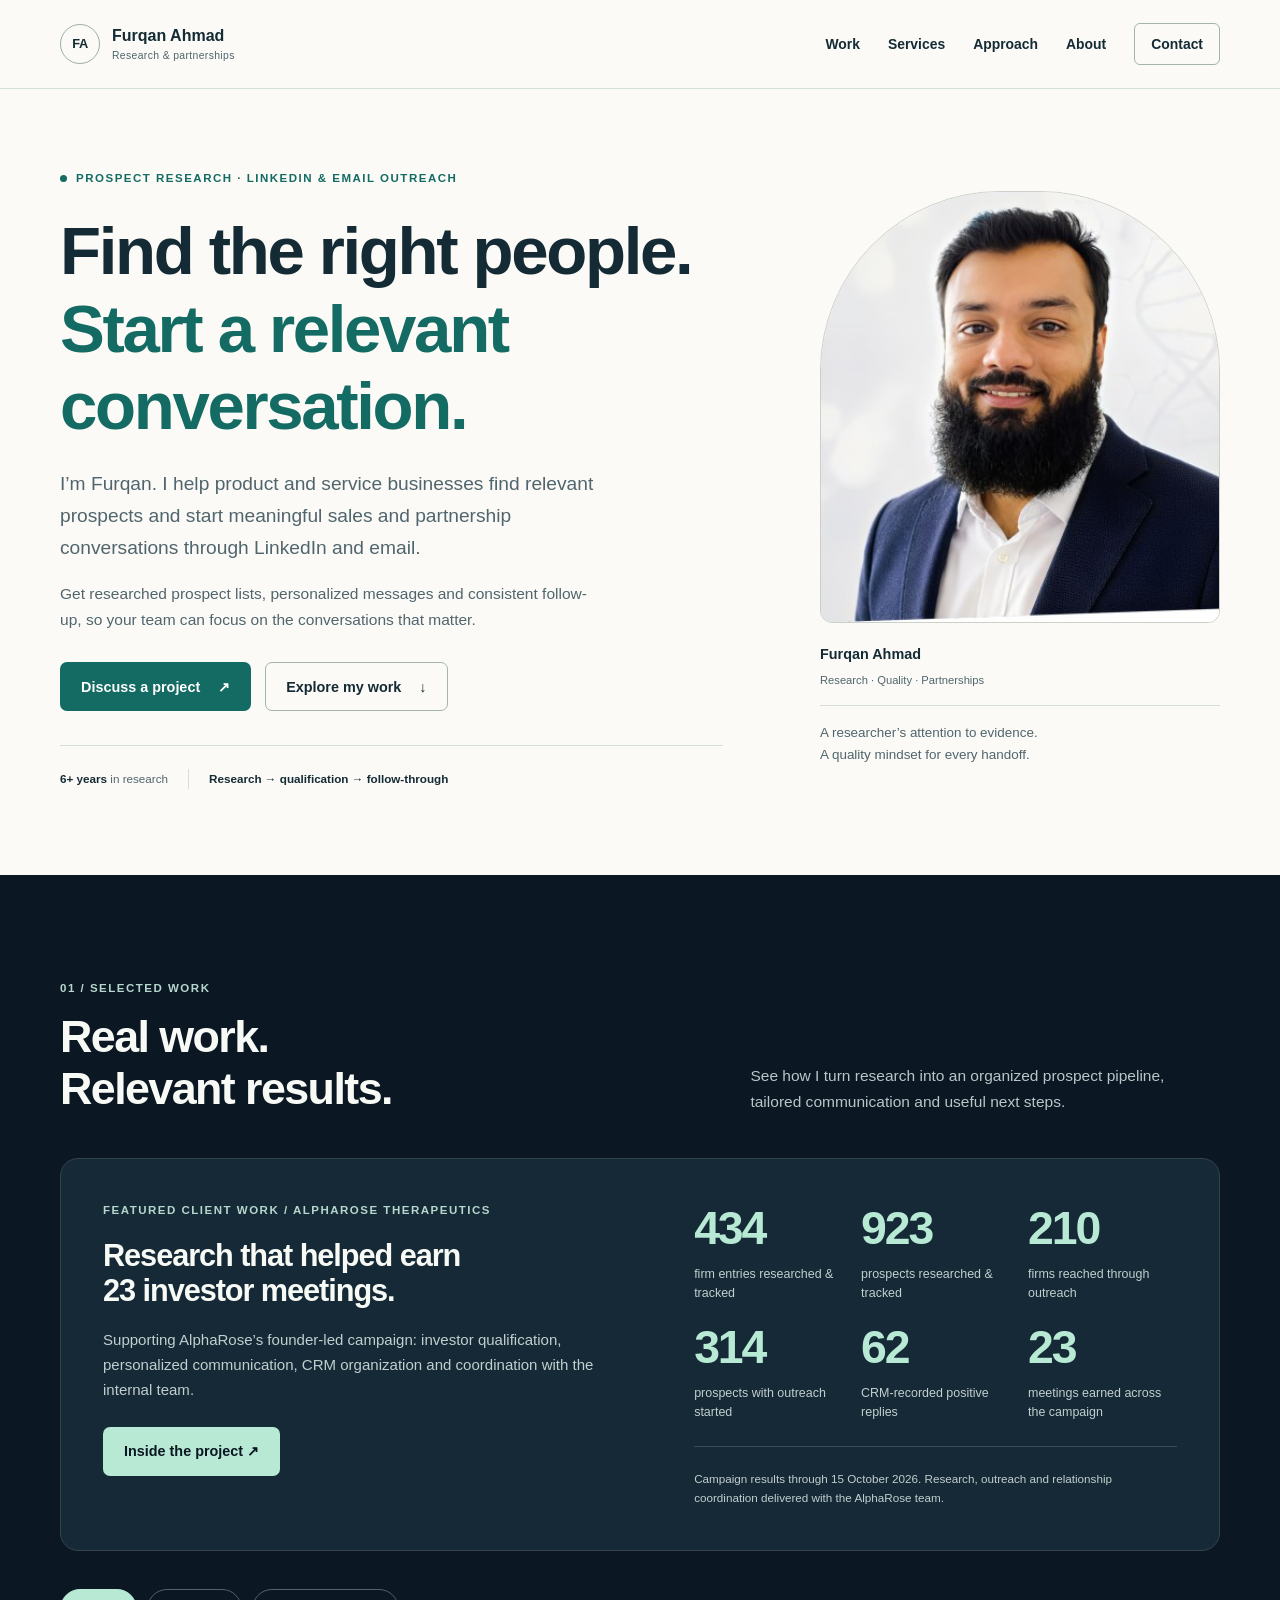
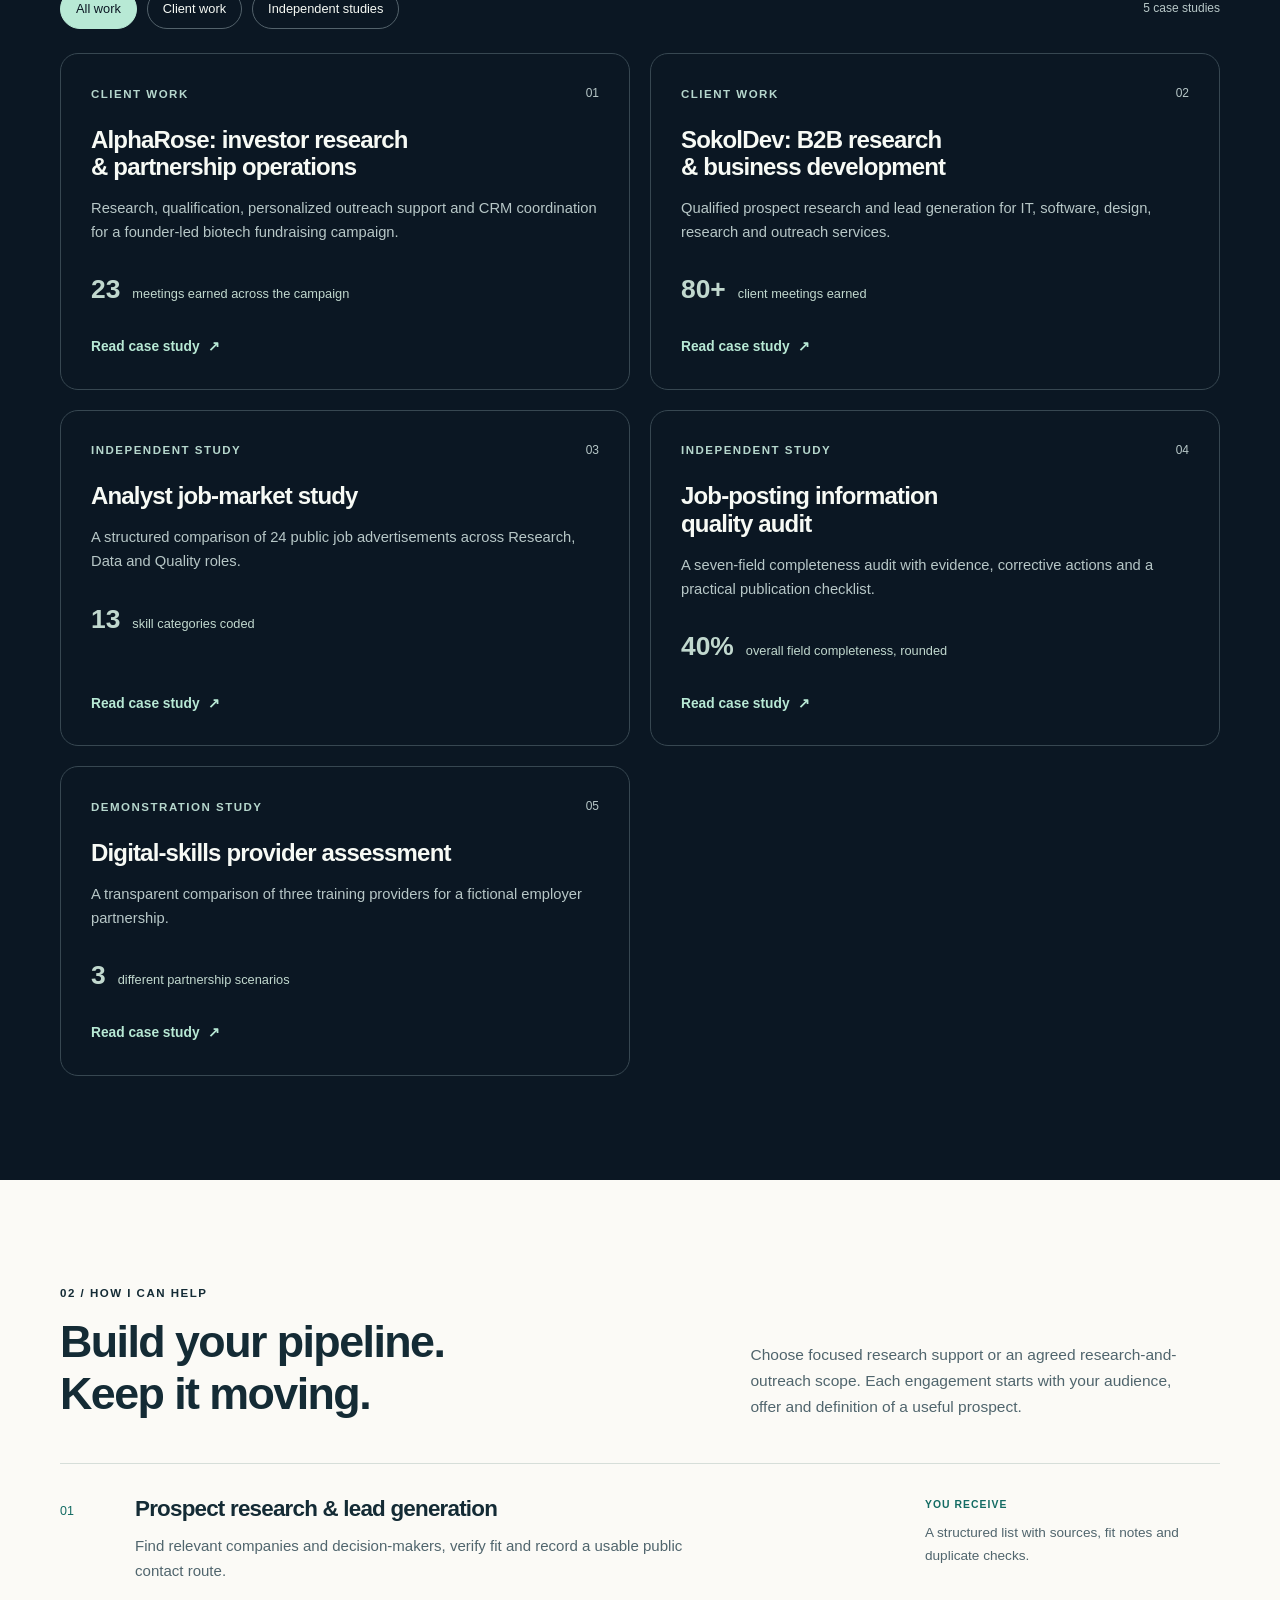
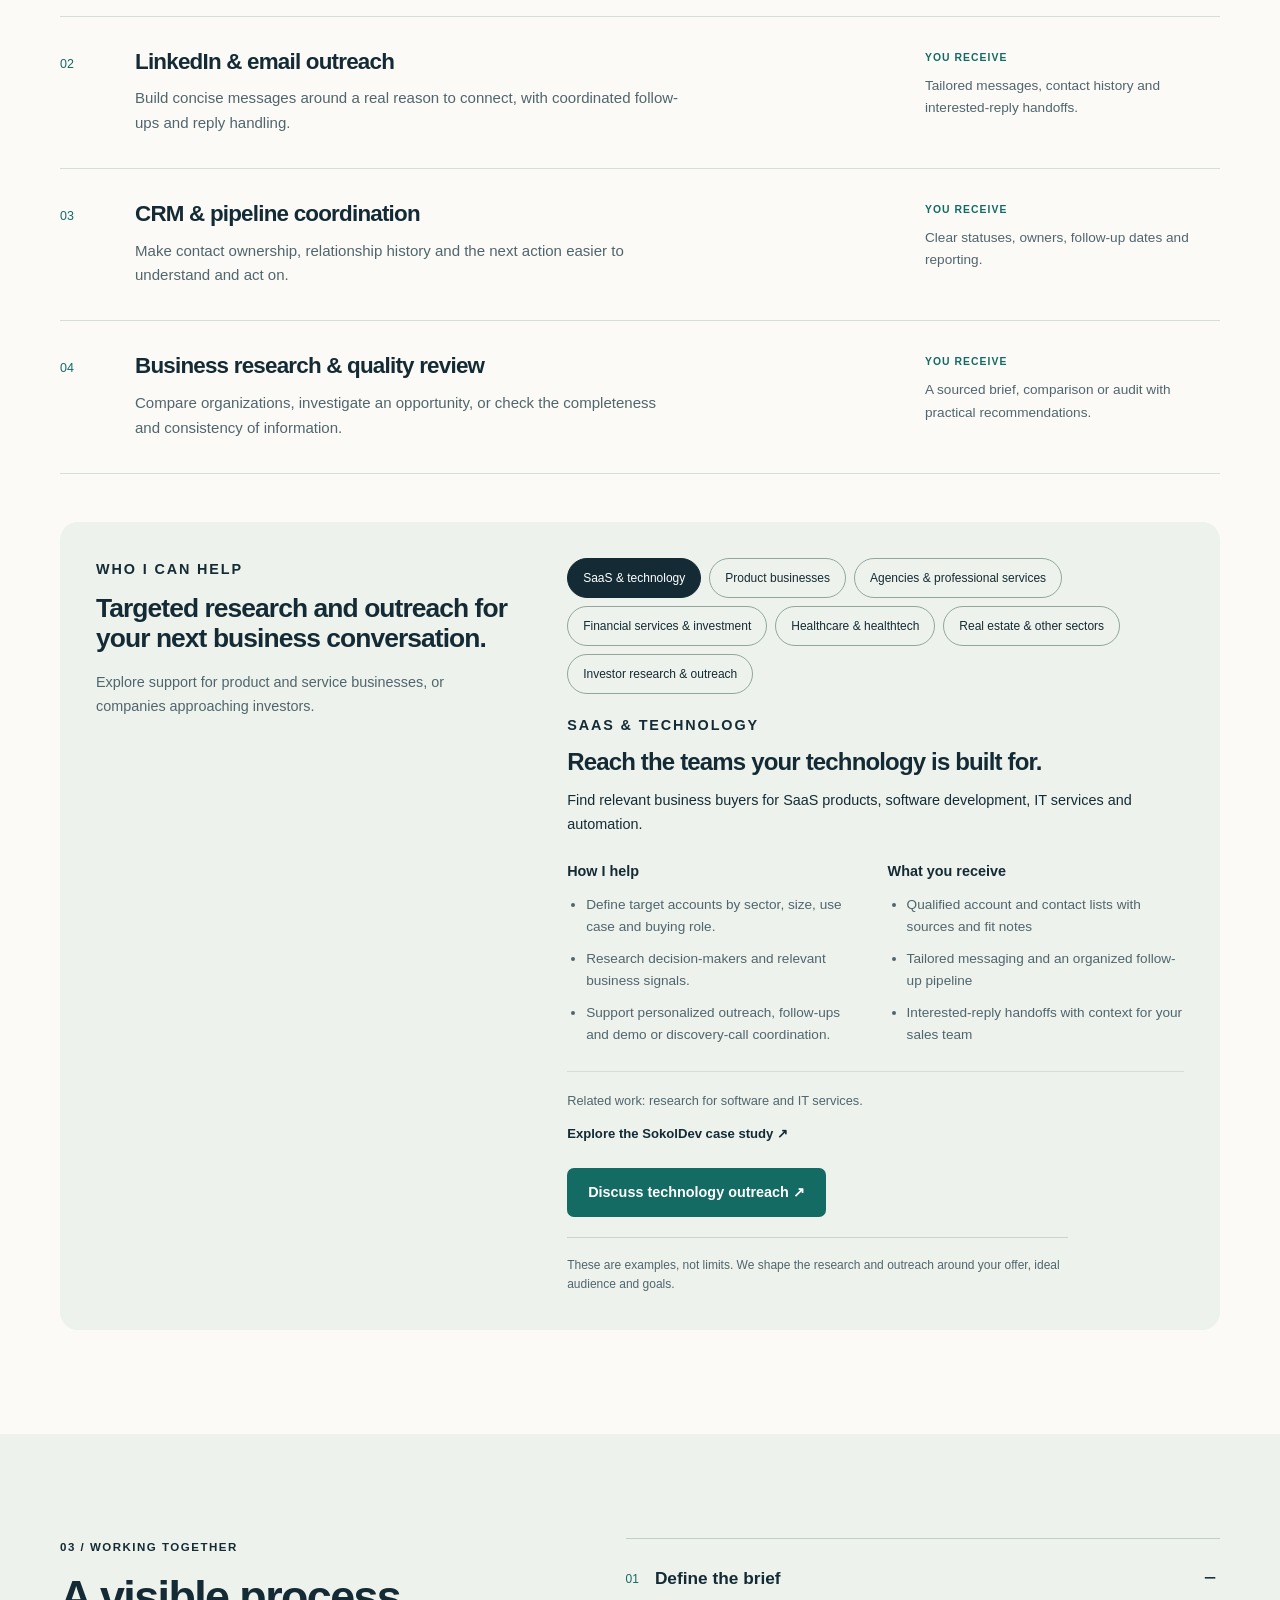
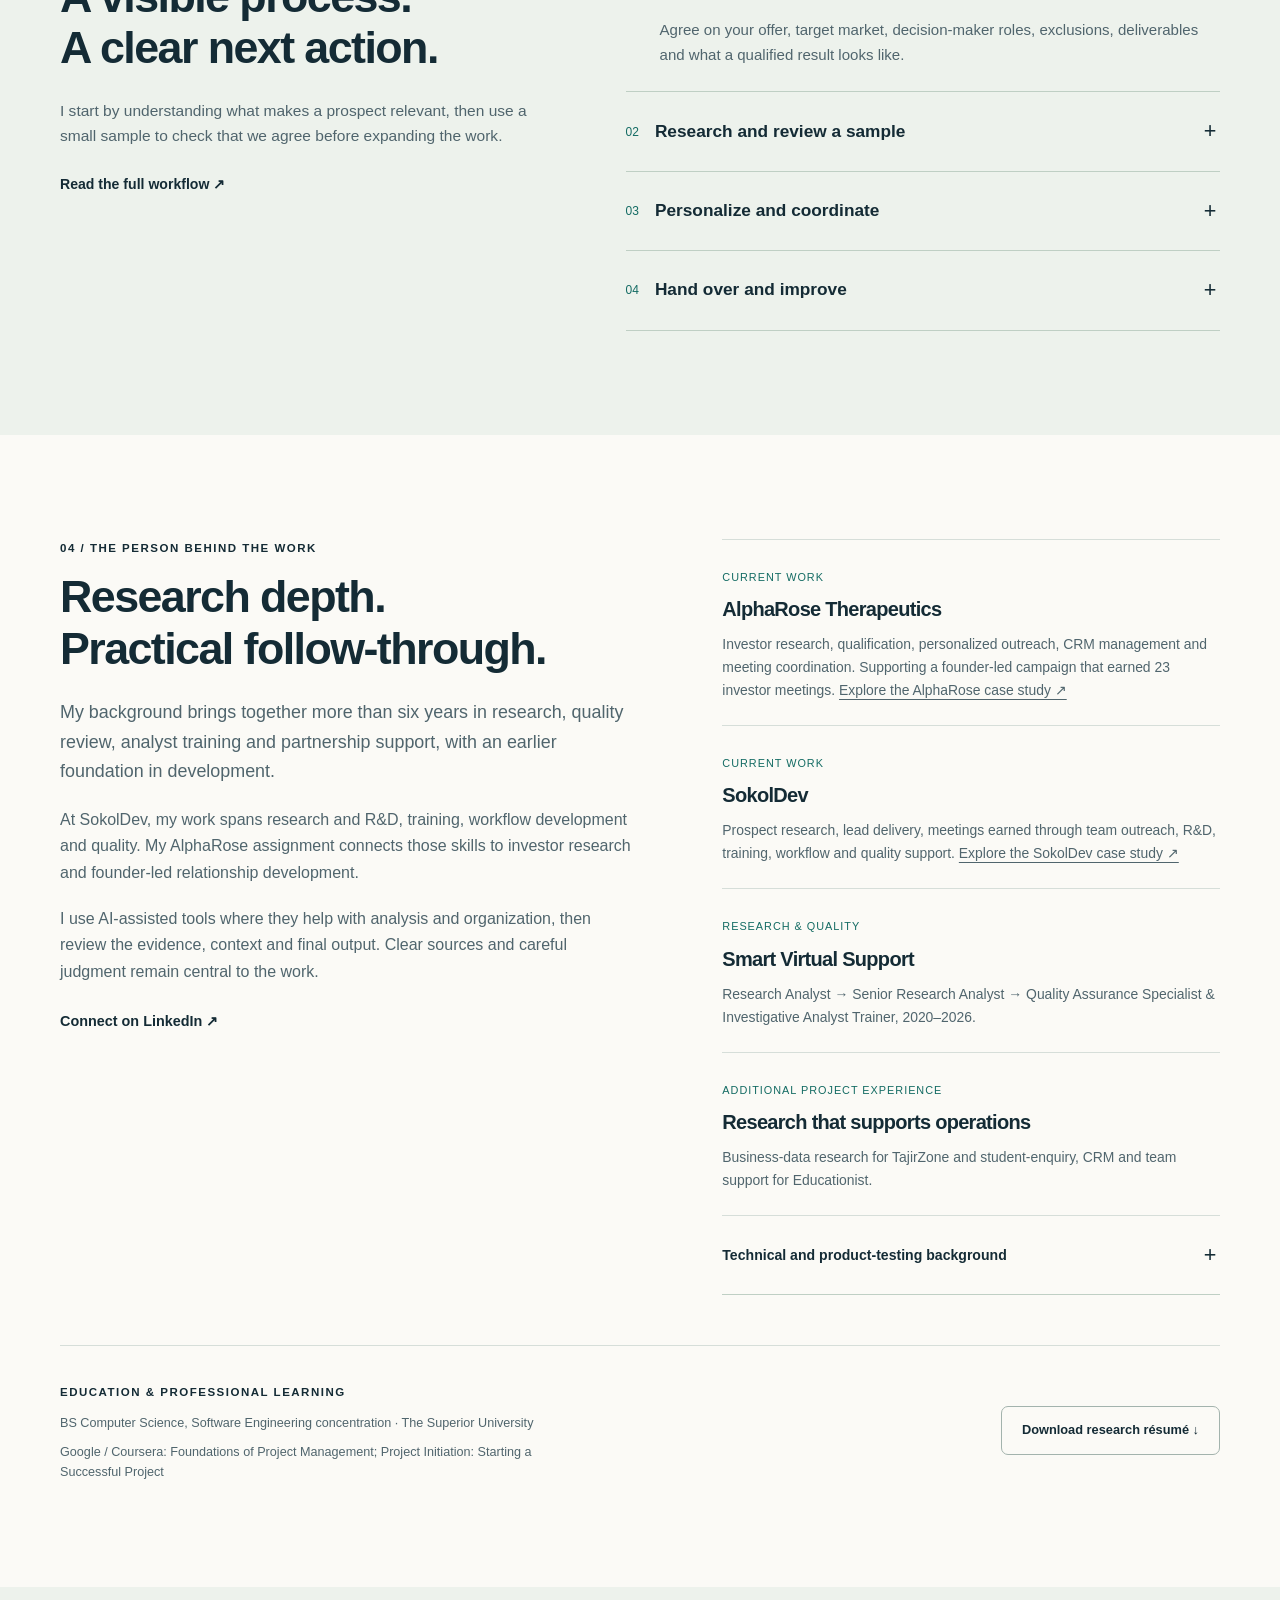
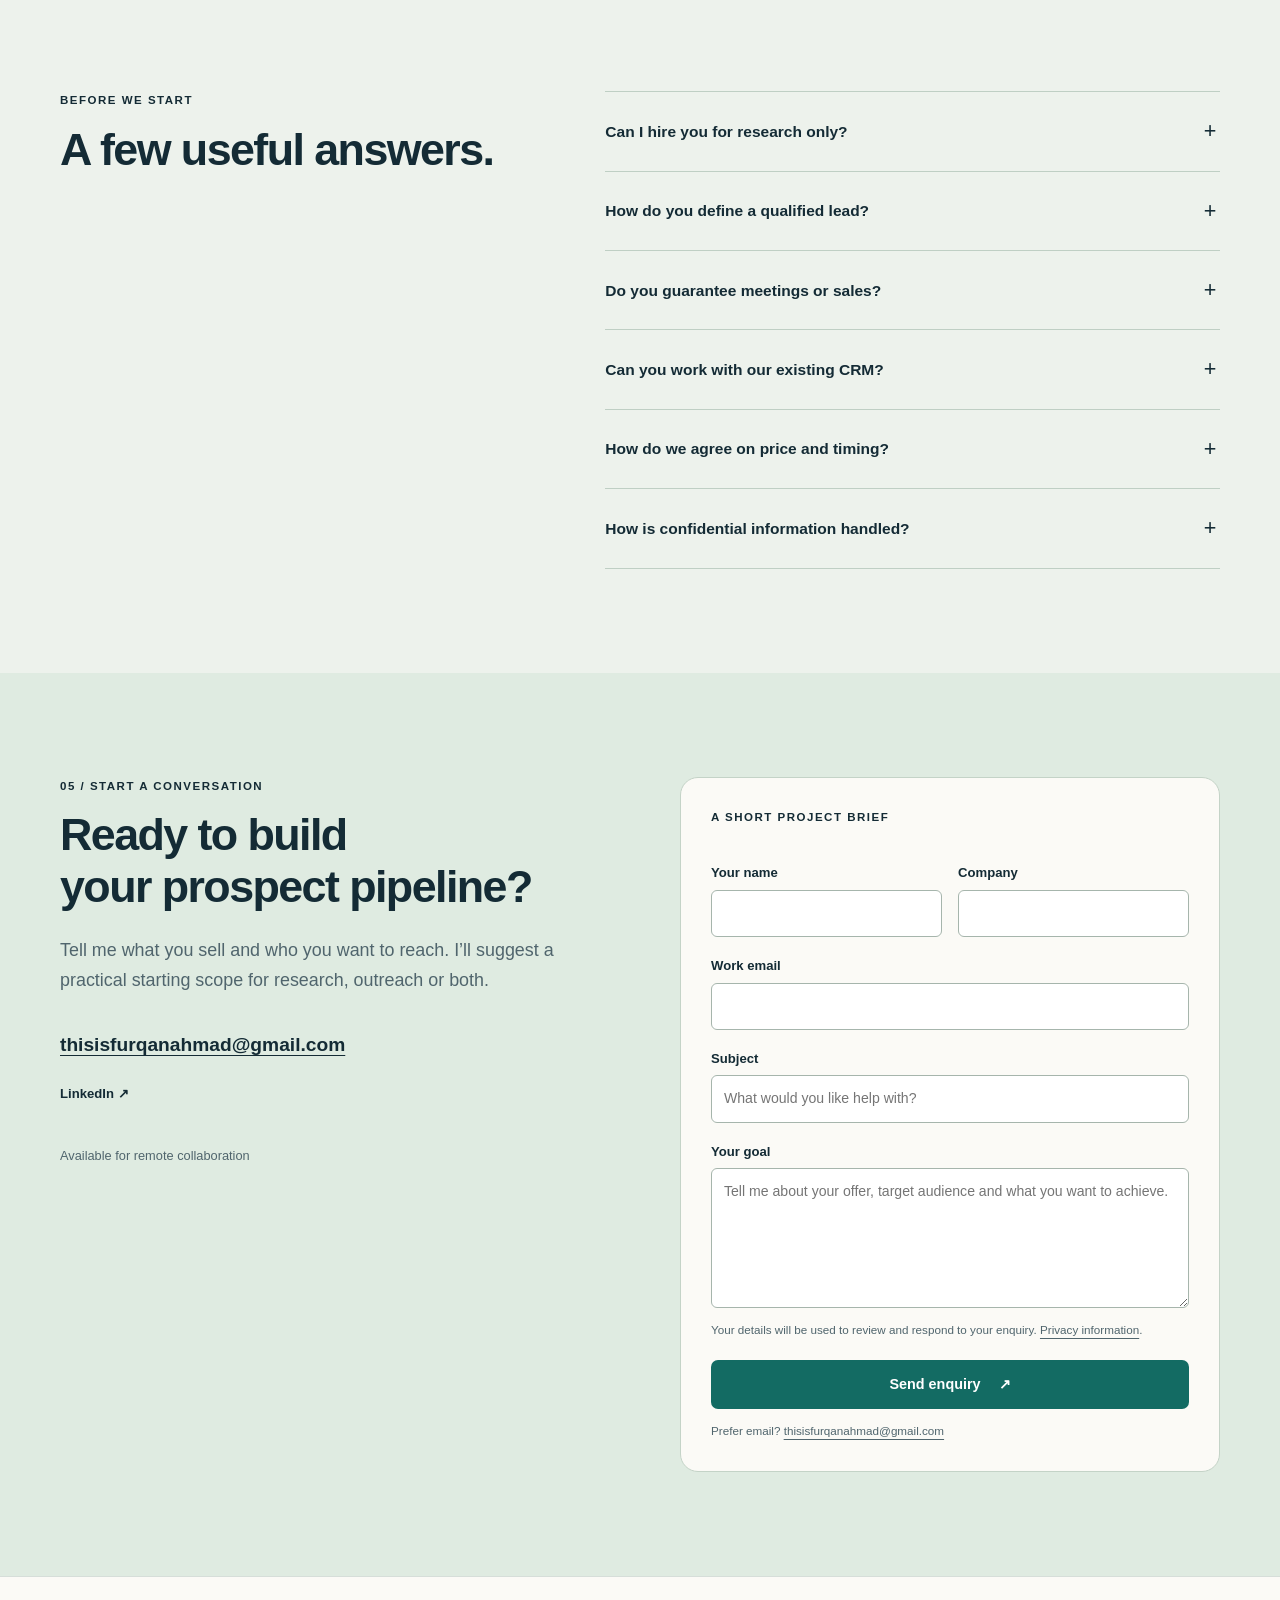
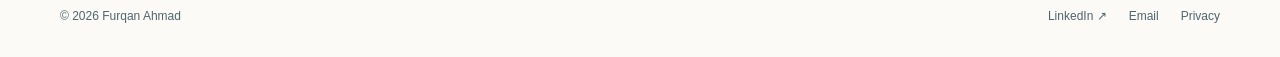
==== commit d939317d: "Prepare enquiry form pending Google Sheets endpoint activation" ====
--- a/index.html
+++ b/index.html
@@ -3,7 +3,7 @@
 <title>Prospect Research, Lead Generation &amp; Outreach | Furqan Ahmad</title><meta name="description" content="Furqan Ahmad helps B2B teams with prospect research, lead generation, LinkedIn and email outreach, CRM coordination and business research.">
 <meta name="theme-color" content="#0b1723"><link rel="canonical" href="https://furqanahmad.com/">
 <link rel="icon" href="/assets/images/favicon.svg" type="image/svg+xml">
-<link rel="stylesheet" href="/assets/css/style.css?v=73fac1479327">
+<link rel="stylesheet" href="/assets/css/style.css?v=8aff0dce6881">
 <meta property="og:type" content="website"><meta property="og:title" content="Prospect Research, Lead Generation &amp; Outreach | Furqan Ahmad">
 <meta property="og:description" content="Furqan Ahmad helps B2B teams with prospect research, lead generation, LinkedIn and email outreach, CRM coordination and business research."><meta property="og:url" content="https://furqanahmad.com/">
 <meta property="og:image" content="https://furqanahmad.com/assets/images/profile-photo.jpeg"><meta name="twitter:card" content="summary">
@@ -42,5 +42,14 @@
 <section class="section section-soft" id="questions"><div class="container faq-grid"><div><p class="eyebrow">Before we start</p><h2>A few useful answers.</h2></div><div class="faq-list"><details><summary>Can I hire you for research only?</summary><p>Yes. Prospect lists, company research, comparisons and data-quality reviews can be scoped as standalone projects.</p></details><details><summary>How do you define a qualified lead?</summary><p>We agree on company fit, geography, product or service need and the right contact role before research starts. A verified contact is not automatically a buyer, and a public signal is not confirmed intent.</p></details><details><summary>Do you guarantee meetings or sales?</summary><p>No. We agree on the work and quality standards I can control, then track the actual responses. Meetings and sales also depend on the offer, timing, audience and your sales process.</p></details><details><summary>Can you work with our existing CRM?</summary><p>We can scope work around your current CRM or spreadsheet, keeping existing relationships, exclusions, ownership and contact history visible.</p></details><details><summary>How do we agree on price and timing?</summary><p>Share the audience, volume, research depth, channels and deadline. I’ll propose a focused scope, deliverables and fee before work begins.</p></details><details><summary>How is confidential information handled?</summary><p>Access and confidentiality terms are agreed for the engagement. Public case studies use aggregate results or anonymized examples; private contact lists, messages and meeting links are not published.</p></details></div></div></section>
 
 <section class="section contact-section" id="contact"><div class="container contact-grid"><div><p class="eyebrow">05 / Start a conversation</p><h2>Ready to build<br>your prospect pipeline?</h2><p class="lead-small">Tell me what you sell and who you want to reach. I’ll suggest a practical starting scope for research, outreach or both.</p><div class="email-contact"><a class="email-display" href="mailto:thisisfurqanahmad@gmail.com">thisisfurqanahmad@gmail.com</a><button class="email-copy" type="button" data-copy-email="thisisfurqanahmad@gmail.com" data-enhanced hidden aria-label="Copy email address" title="Copy email address"><svg width="20" height="20" viewBox="0 0 24 24" fill="none" stroke="currentColor" stroke-width="1.7" aria-hidden="true" focusable="false"><rect x="8" y="8" width="12" height="12" rx="2"/><path d="M16 8V5a2 2 0 0 0-2-2H5a2 2 0 0 0-2 2v9a2 2 0 0 0 2 2h3"/></svg></button></div><div class="contact-actions"><a class="text-link" href="https://www.linkedin.com/in/chfurqanahmad" target="_blank" rel="noopener noreferrer">LinkedIn ↗</a></div><p class="copy-status" data-copy-status role="status" aria-live="polite"></p><p class="fine-print">Available for remote collaboration</p></div>
-<div class="contact-card"><p class="eyebrow">A short project brief</p><form id="project-brief" data-enhanced hidden><label for="brief-service">What do you need?</label><select id="brief-service" name="service"><option>Prospect research &amp; lead generation</option><option>LinkedIn &amp; email outreach</option><option>Investor research &amp; outreach support</option><option>Healthcare leads &amp; product-demo outreach</option><option>CRM &amp; pipeline coordination</option><option>Business research &amp; quality review</option><option>Help defining the scope</option></select><label for="brief-company">Your name or company <span>(optional)</span></label><input id="brief-company" name="company" maxlength="100" autocomplete="organization" placeholder="Name or company"><label for="brief-goal">Your goal</label><textarea id="brief-goal" name="goal" rows="4" maxlength="1500" required placeholder="Who do you want to reach, or what do you need researched?"></textarea><button class="btn btn-primary" type="submit">Prepare an email <span aria-hidden="true">↗</span></button><p class="fine-print">This prepares a draft for your email app. Review and send it when you’re ready.</p></form><noscript><p>Email your service, target audience and deadline to get started.</p><a class="btn btn-primary" href="mailto:thisisfurqanahmad@gmail.com?subject=Project%20enquiry">Email a project brief ↗</a></noscript><div id="brief-result" hidden><p class="brief-status" role="status">Your draft is ready. Choose where to open it:</p><div class="button-row"><a class="btn btn-secondary" id="brief-mail" href="mailto:thisisfurqanahmad@gmail.com">Email app ↗</a><a class="text-link" id="brief-gmail" href="https://mail.google.com/mail/?view=cm&amp;fs=1&amp;to=thisisfurqanahmad@gmail.com" target="_blank" rel="noopener noreferrer">Gmail ↗</a></div><details><summary>Review the draft</summary><pre id="brief-preview"></pre></details><p class="fine-print">Review and send it from your email account. Preparing the draft does not send a message.</p></div></div></div></section>
-</main><script type="application/ld+json">{"@context": "https://schema.org", "@type": "Person", "name": "Furqan Ahmad", "url": "https://furqanahmad.com/", "image": "https://furqanahmad.com/assets/images/profile-photo.jpeg", "jobTitle": "Research and Partnerships Professional", "email": "mailto:thisisfurqanahmad@gmail.com", "sameAs": ["https://www.linkedin.com/in/chfurqanahmad", "https://github.com/chfurqanahmad"]}</script><footer class="site-footer"><div class="container footer-wrap"><span>© <span data-current-year>2026</span> Furqan Ahmad</span><div><a href="https://www.linkedin.com/in/chfurqanahmad" target="_blank" rel="noopener noreferrer">LinkedIn ↗</a><a href="mailto:thisisfurqanahmad@gmail.com">Email</a><a href="/privacy.html">Privacy</a></div></div></footer><script src="/assets/js/main.js?v=7d99c8f9f4fd" defer></script></body></html>+<div class="contact-card"><p class="eyebrow">A short project brief</p><form id="project-brief" data-enhanced hidden data-endpoint="">
+<div class="form-row"><div><label for="brief-name">Your name</label><input id="brief-name" name="name" required maxlength="100" autocomplete="name"></div><div><label for="brief-company">Company</label><input id="brief-company" name="company" required maxlength="150" autocomplete="organization"></div></div>
+<label for="brief-email">Work email</label><input id="brief-email" name="email" type="email" required maxlength="254" autocomplete="email" inputmode="email">
+<label for="brief-subject">Subject</label><input id="brief-subject" name="subject" required maxlength="160" placeholder="What would you like help with?">
+<label for="brief-goal">Your goal</label><textarea id="brief-goal" name="goal" rows="5" required maxlength="3000" placeholder="Tell me about your offer, target audience and what you want to achieve."></textarea>
+<div class="form-trap" aria-hidden="true"><label for="brief-website">Leave this field empty</label><input id="brief-website" name="website" tabindex="-1" autocomplete="off"></div>
+<p class="fine-print">Your details will be used to review and respond to your enquiry. <a href="/privacy.html">Privacy information</a>.</p>
+<button class="btn btn-primary" id="brief-submit" type="submit">Send enquiry <span aria-hidden="true">↗</span></button>
+<p id="brief-status" class="brief-status" role="status" aria-live="polite" tabindex="-1"></p>
+</form><noscript><p>Please email your name, company and project goal to get started.</p><a class="btn btn-primary" href="mailto:thisisfurqanahmad@gmail.com?subject=Project%20enquiry">Email your enquiry ↗</a></noscript><p class="fine-print">Prefer email? <a href="mailto:thisisfurqanahmad@gmail.com">thisisfurqanahmad@gmail.com</a></p></div></div></section>
+</main><script type="application/ld+json">{"@context": "https://schema.org", "@type": "Person", "name": "Furqan Ahmad", "url": "https://furqanahmad.com/", "image": "https://furqanahmad.com/assets/images/profile-photo.jpeg", "jobTitle": "Research and Partnerships Professional", "email": "mailto:thisisfurqanahmad@gmail.com", "sameAs": ["https://www.linkedin.com/in/chfurqanahmad", "https://github.com/chfurqanahmad"]}</script><footer class="site-footer"><div class="container footer-wrap"><span>© <span data-current-year>2026</span> Furqan Ahmad</span><div><a href="https://www.linkedin.com/in/chfurqanahmad" target="_blank" rel="noopener noreferrer">LinkedIn ↗</a><a href="mailto:thisisfurqanahmad@gmail.com">Email</a><a href="/privacy.html">Privacy</a></div></div></footer><script src="/assets/js/main.js?v=d41c3545307e" defer></script></body></html>
--- a/assets/css/style.css
+++ b/assets/css/style.css
@@ -41,3 +41,10 @@
 .audience-detail-panel>.btn{margin-top:22px}
 @media(max-width:1000px){.audience-panel{grid-template-columns:1fr;gap:25px}}
 @media(max-width:600px){.audience-columns{grid-template-columns:1fr;gap:20px}.audience-detail-panel h4{font-size:1.3rem}}
+
+.form-row{display:grid;grid-template-columns:1fr 1fr;gap:16px}
+.form-row>div{min-width:0}
+.form-trap{position:absolute;left:-10000px;width:1px;height:1px;overflow:hidden}
+#brief-status:not(:empty){margin-top:18px;font-size:.9rem}
+#brief-submit{margin-top:20px}
+@media(max-width:600px){.form-row{grid-template-columns:1fr;gap:0}}
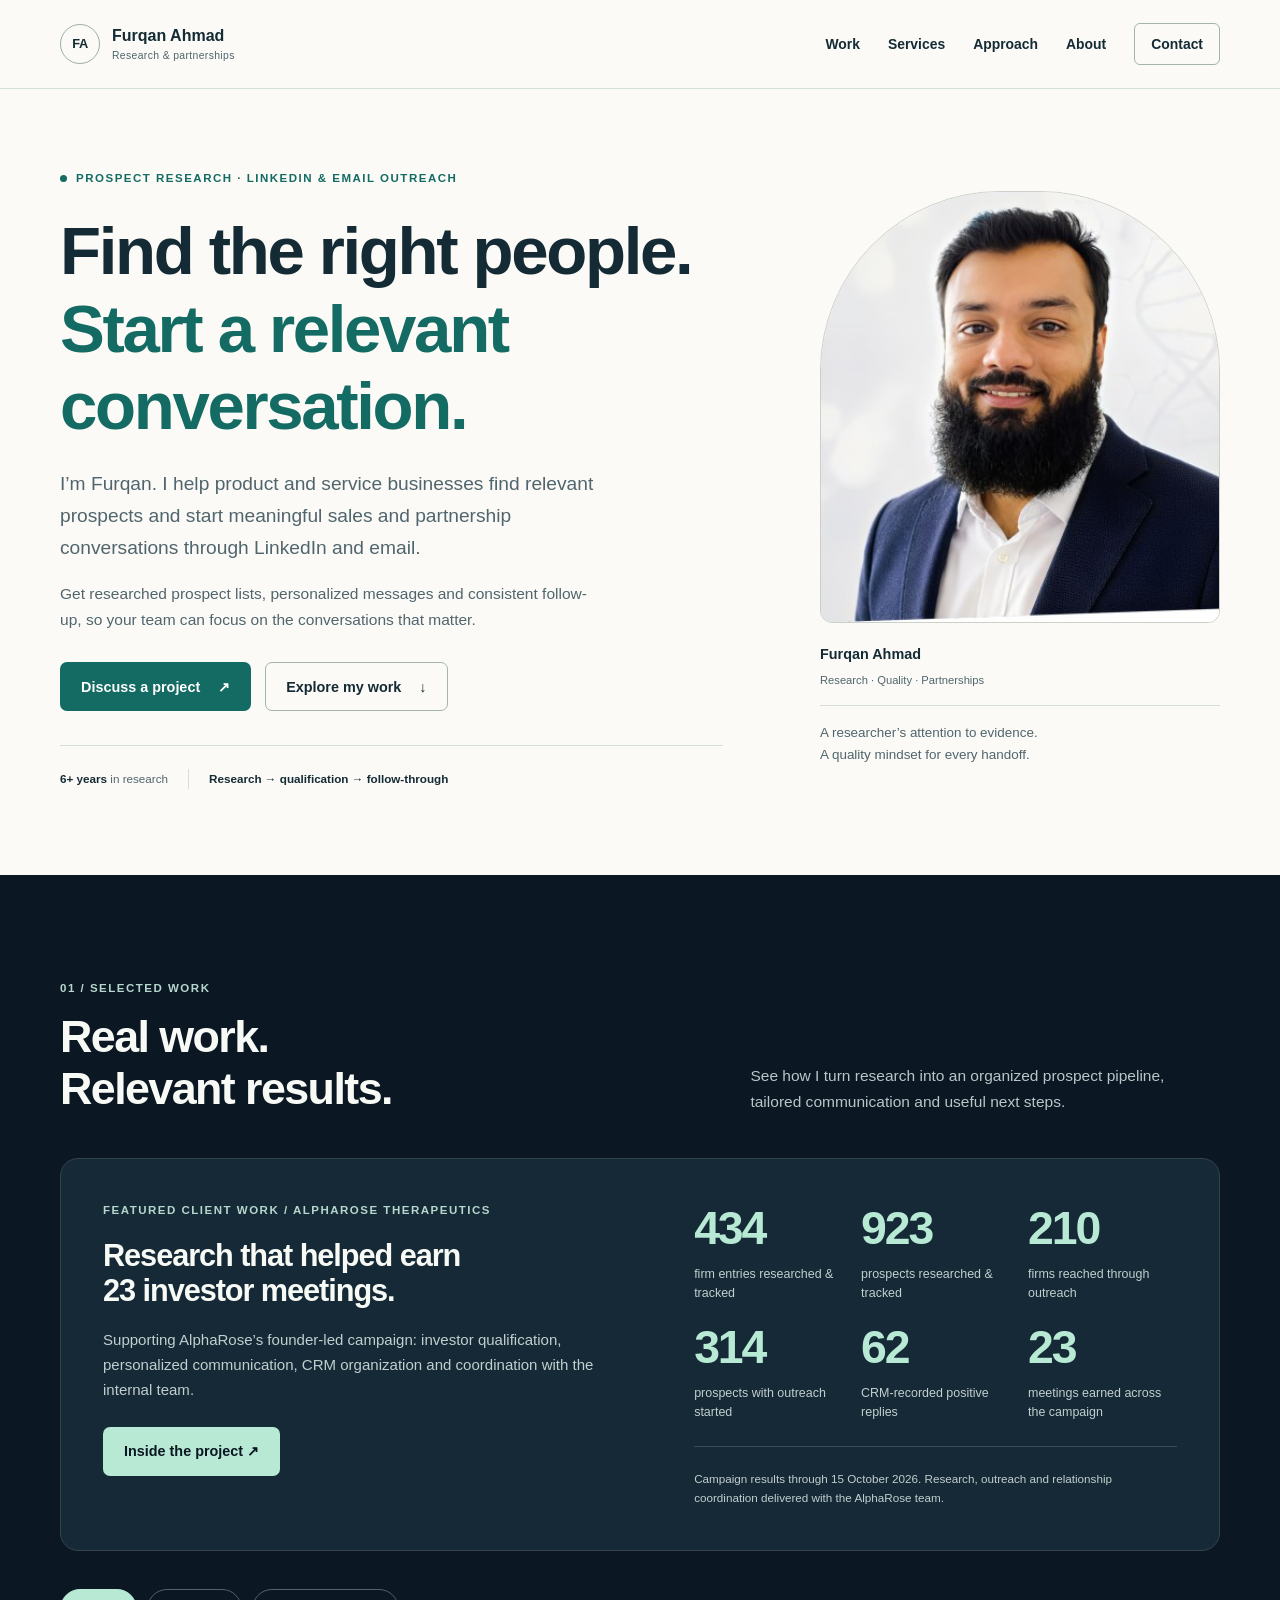
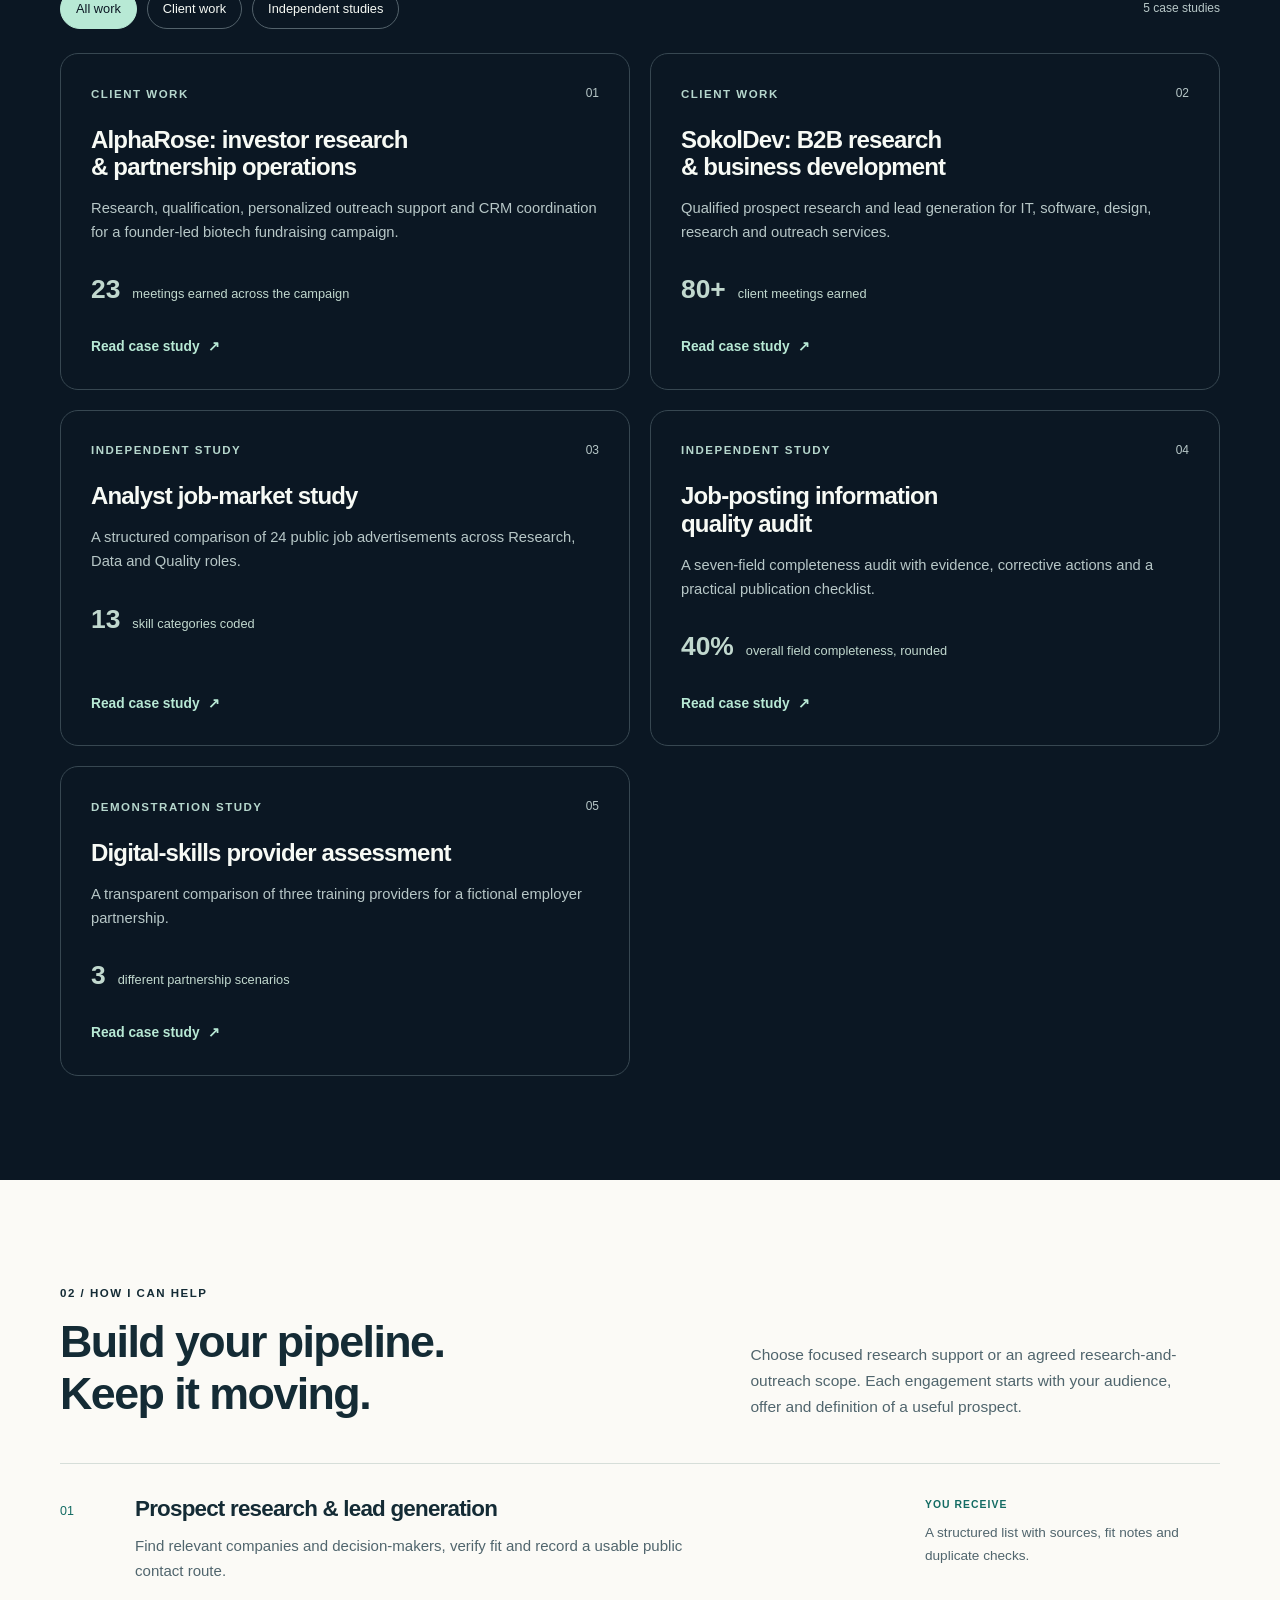
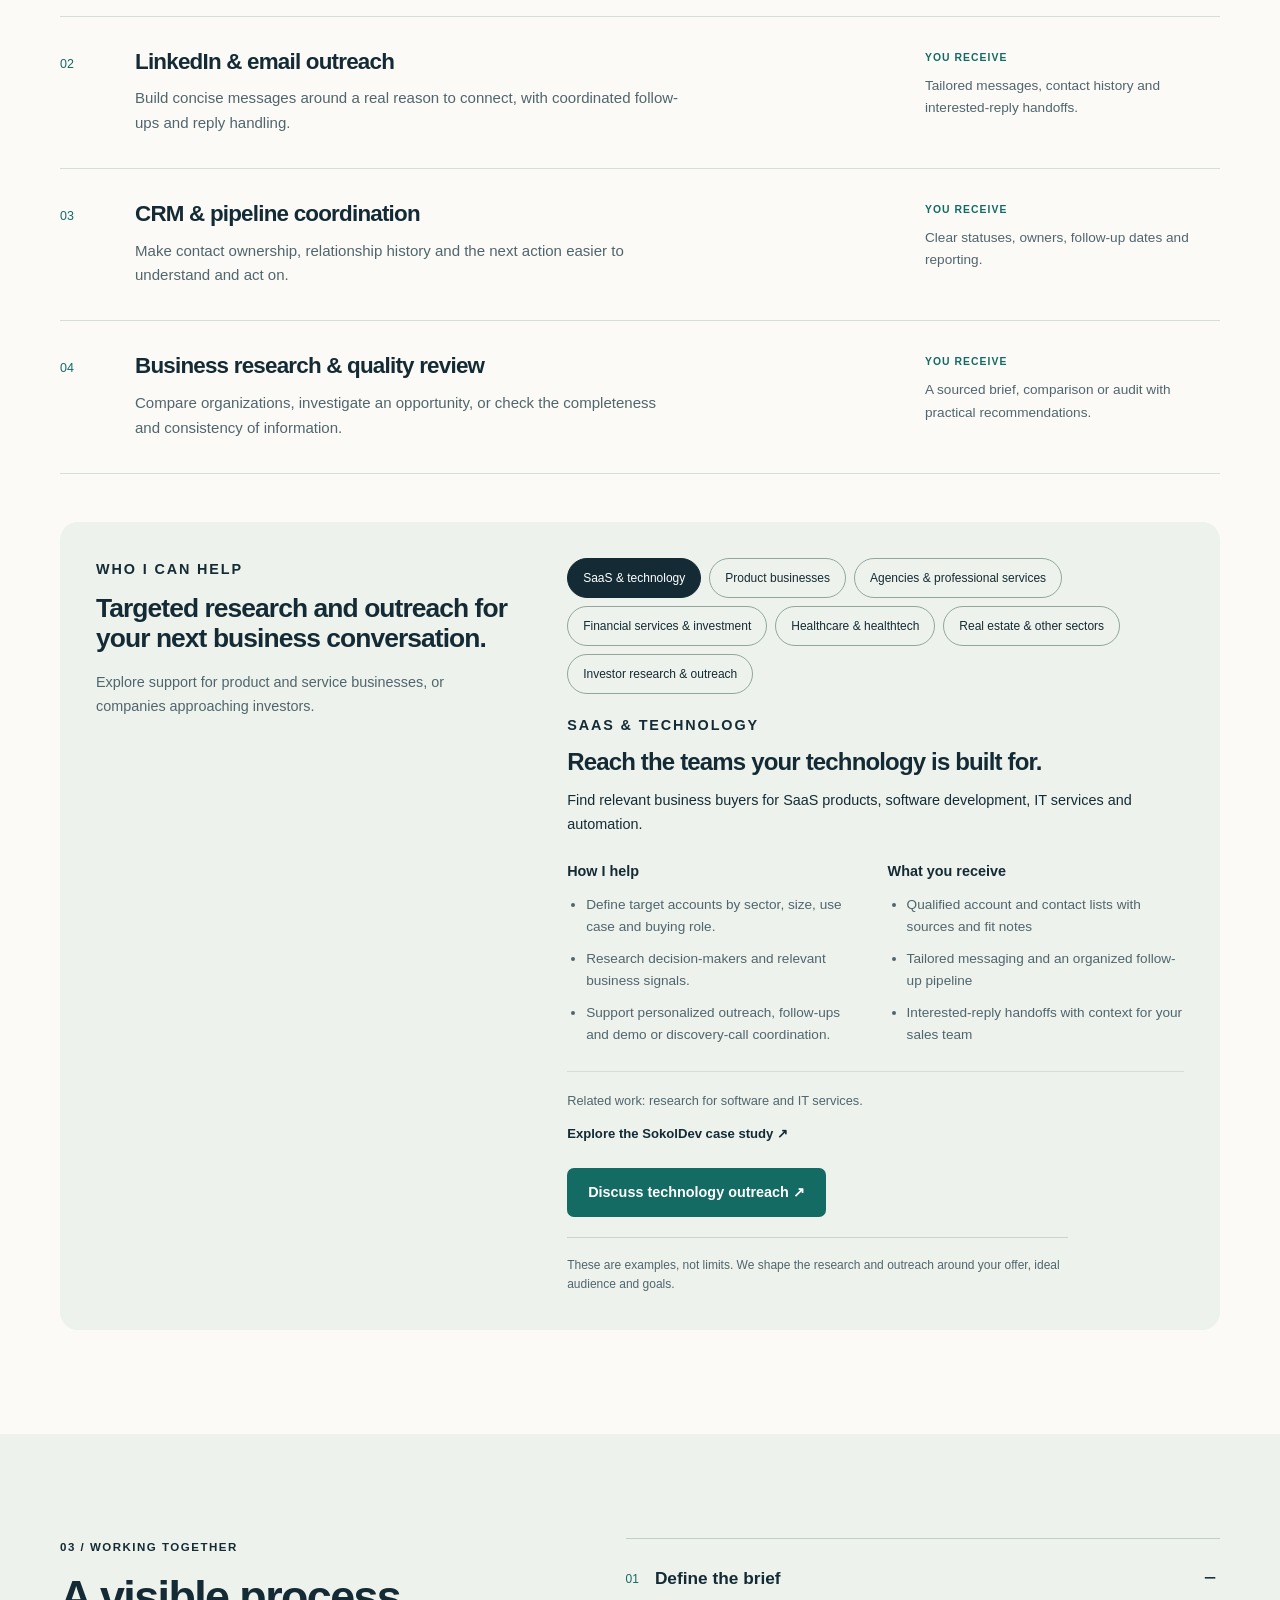
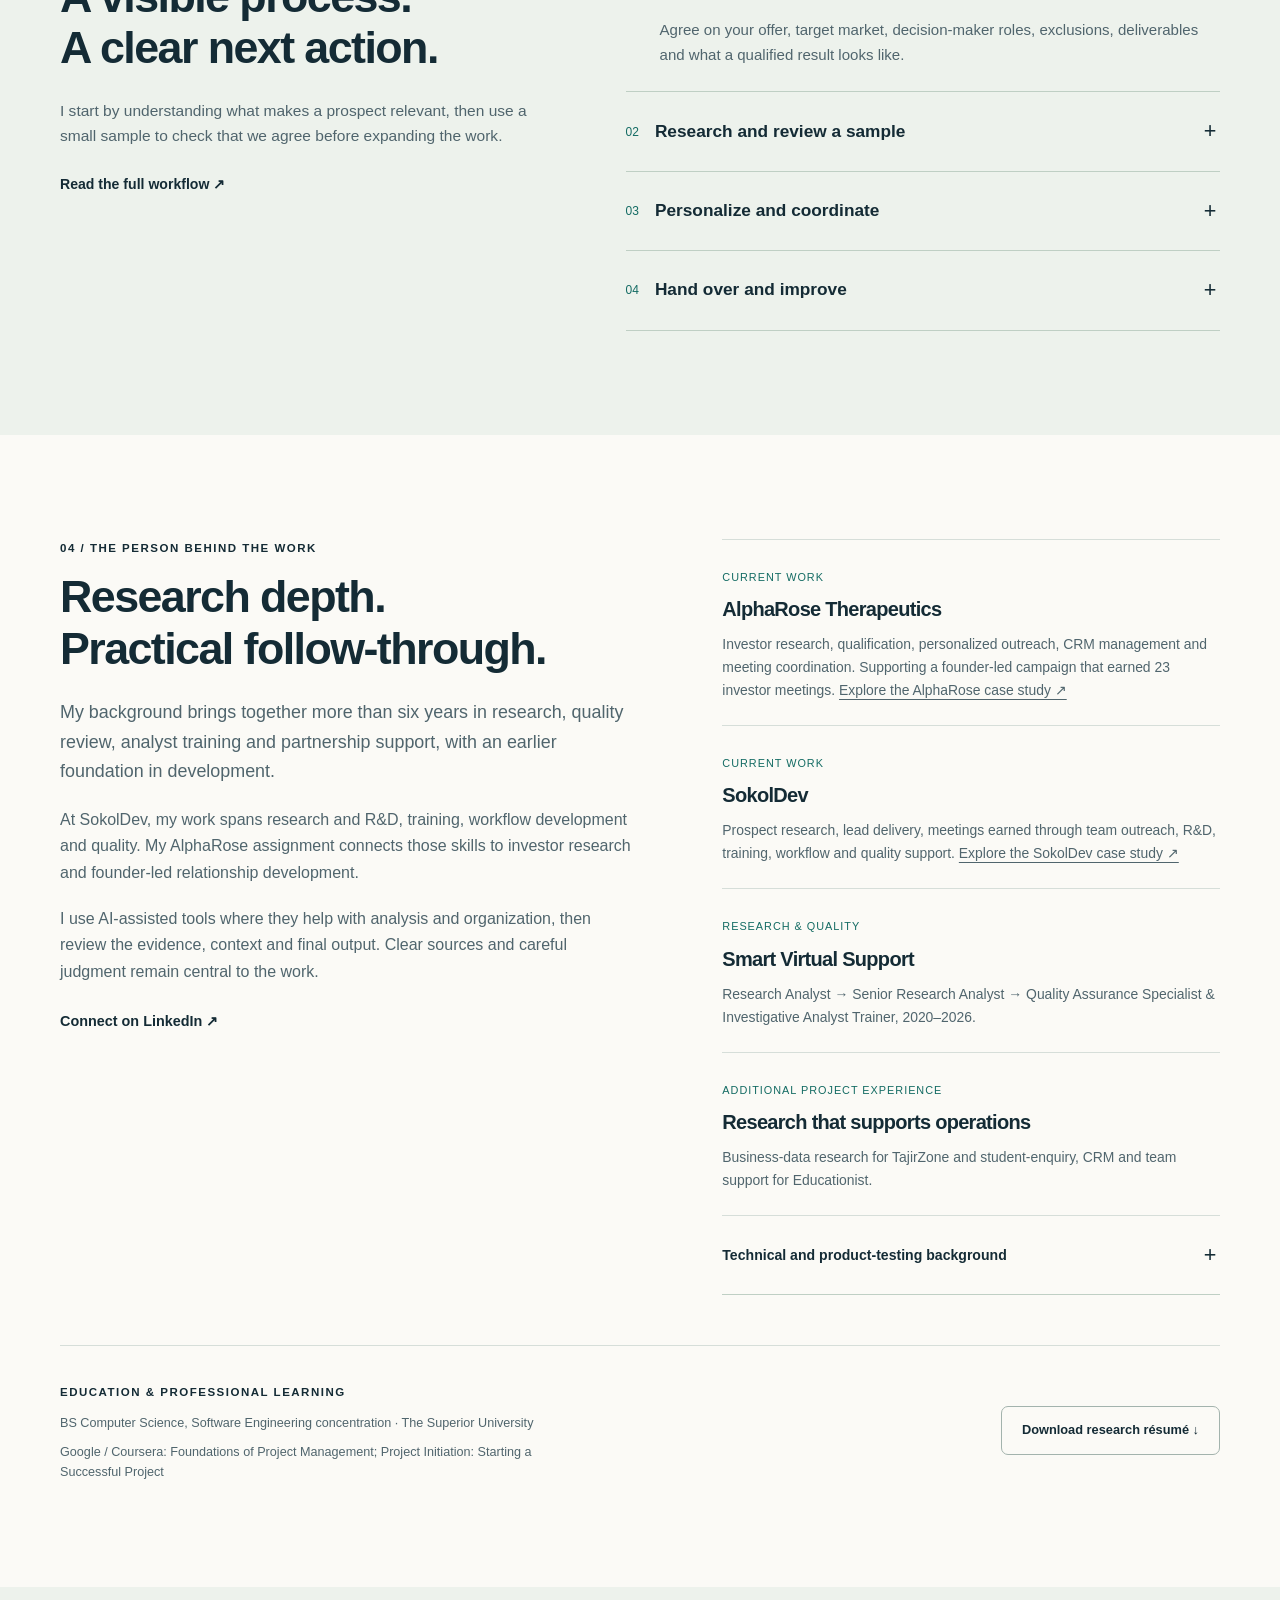
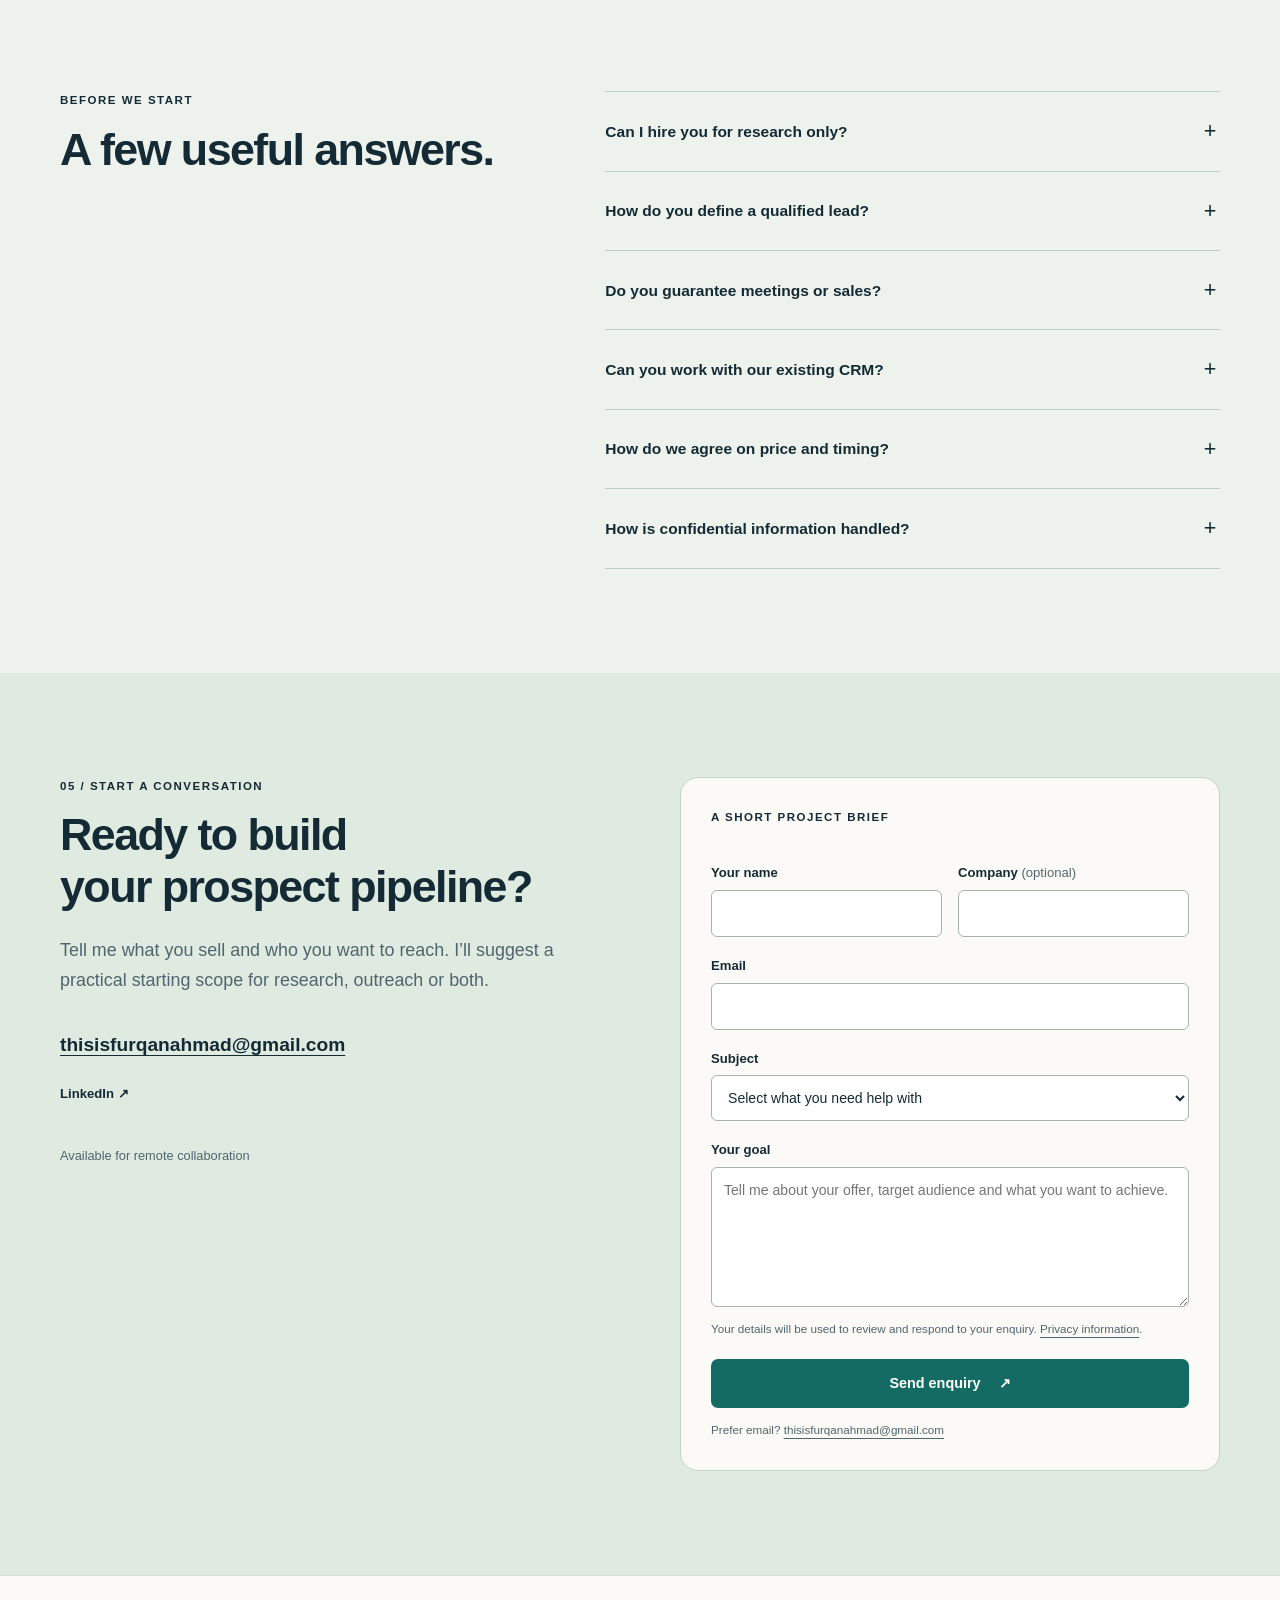
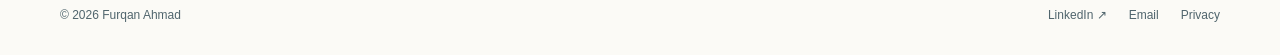
==== commit e43f0b6b: "Make company optional, restore subject choices and decouple receipt from email delivery" ====
--- a/index.html
+++ b/index.html
@@ -42,14 +42,14 @@
 <section class="section section-soft" id="questions"><div class="container faq-grid"><div><p class="eyebrow">Before we start</p><h2>A few useful answers.</h2></div><div class="faq-list"><details><summary>Can I hire you for research only?</summary><p>Yes. Prospect lists, company research, comparisons and data-quality reviews can be scoped as standalone projects.</p></details><details><summary>How do you define a qualified lead?</summary><p>We agree on company fit, geography, product or service need and the right contact role before research starts. A verified contact is not automatically a buyer, and a public signal is not confirmed intent.</p></details><details><summary>Do you guarantee meetings or sales?</summary><p>No. We agree on the work and quality standards I can control, then track the actual responses. Meetings and sales also depend on the offer, timing, audience and your sales process.</p></details><details><summary>Can you work with our existing CRM?</summary><p>We can scope work around your current CRM or spreadsheet, keeping existing relationships, exclusions, ownership and contact history visible.</p></details><details><summary>How do we agree on price and timing?</summary><p>Share the audience, volume, research depth, channels and deadline. I’ll propose a focused scope, deliverables and fee before work begins.</p></details><details><summary>How is confidential information handled?</summary><p>Access and confidentiality terms are agreed for the engagement. Public case studies use aggregate results or anonymized examples; private contact lists, messages and meeting links are not published.</p></details></div></div></section>
 
 <section class="section contact-section" id="contact"><div class="container contact-grid"><div><p class="eyebrow">05 / Start a conversation</p><h2>Ready to build<br>your prospect pipeline?</h2><p class="lead-small">Tell me what you sell and who you want to reach. I’ll suggest a practical starting scope for research, outreach or both.</p><div class="email-contact"><a class="email-display" href="mailto:thisisfurqanahmad@gmail.com">thisisfurqanahmad@gmail.com</a><button class="email-copy" type="button" data-copy-email="thisisfurqanahmad@gmail.com" data-enhanced hidden aria-label="Copy email address" title="Copy email address"><svg width="20" height="20" viewBox="0 0 24 24" fill="none" stroke="currentColor" stroke-width="1.7" aria-hidden="true" focusable="false"><rect x="8" y="8" width="12" height="12" rx="2"/><path d="M16 8V5a2 2 0 0 0-2-2H5a2 2 0 0 0-2 2v9a2 2 0 0 0 2 2h3"/></svg></button></div><div class="contact-actions"><a class="text-link" href="https://www.linkedin.com/in/chfurqanahmad" target="_blank" rel="noopener noreferrer">LinkedIn ↗</a></div><p class="copy-status" data-copy-status role="status" aria-live="polite"></p><p class="fine-print">Available for remote collaboration</p></div>
-<div class="contact-card"><p class="eyebrow">A short project brief</p><form id="project-brief" data-enhanced hidden data-endpoint="">
-<div class="form-row"><div><label for="brief-name">Your name</label><input id="brief-name" name="name" required maxlength="100" autocomplete="name"></div><div><label for="brief-company">Company</label><input id="brief-company" name="company" required maxlength="150" autocomplete="organization"></div></div>
-<label for="brief-email">Work email</label><input id="brief-email" name="email" type="email" required maxlength="254" autocomplete="email" inputmode="email">
-<label for="brief-subject">Subject</label><input id="brief-subject" name="subject" required maxlength="160" placeholder="What would you like help with?">
+<div class="contact-card"><p class="eyebrow">A short project brief</p><form id="project-brief" data-enhanced hidden data-endpoint="https://script.google.com/macros/s/AKfycbzv8DxALM71xyJB4lYWFgNbNkcfZrEVuXGPzyhjkvFIR3tcJkD7jfrfono8dwvquNib/exec">
+<div class="form-row"><div><label for="brief-name">Your name</label><input id="brief-name" name="name" required maxlength="100" autocomplete="name"></div><div><label for="brief-company">Company <span>(optional)</span></label><input id="brief-company" name="company" maxlength="150" autocomplete="organization"></div></div>
+<label for="brief-email">Email</label><input id="brief-email" name="email" type="email" required maxlength="254" autocomplete="email" inputmode="email">
+<label for="brief-subject">Subject</label><select id="brief-subject" name="subject" required><option value="" disabled selected>Select what you need help with</option><option>Prospect research &amp; lead generation</option><option>LinkedIn &amp; email outreach</option><option>Investor research &amp; outreach support</option><option>Healthcare leads &amp; product-demo outreach</option><option>CRM &amp; pipeline coordination</option><option>Business research &amp; quality review</option><option>Help defining the scope</option><option>General enquiry / something else</option></select>
 <label for="brief-goal">Your goal</label><textarea id="brief-goal" name="goal" rows="5" required maxlength="3000" placeholder="Tell me about your offer, target audience and what you want to achieve."></textarea>
 <div class="form-trap" aria-hidden="true"><label for="brief-website">Leave this field empty</label><input id="brief-website" name="website" tabindex="-1" autocomplete="off"></div>
 <p class="fine-print">Your details will be used to review and respond to your enquiry. <a href="/privacy.html">Privacy information</a>.</p>
 <button class="btn btn-primary" id="brief-submit" type="submit">Send enquiry <span aria-hidden="true">↗</span></button>
 <p id="brief-status" class="brief-status" role="status" aria-live="polite" tabindex="-1"></p>
 </form><noscript><p>Please email your name, company and project goal to get started.</p><a class="btn btn-primary" href="mailto:thisisfurqanahmad@gmail.com?subject=Project%20enquiry">Email your enquiry ↗</a></noscript><p class="fine-print">Prefer email? <a href="mailto:thisisfurqanahmad@gmail.com">thisisfurqanahmad@gmail.com</a></p></div></div></section>
-</main><script type="application/ld+json">{"@context": "https://schema.org", "@type": "Person", "name": "Furqan Ahmad", "url": "https://furqanahmad.com/", "image": "https://furqanahmad.com/assets/images/profile-photo.jpeg", "jobTitle": "Research and Partnerships Professional", "email": "mailto:thisisfurqanahmad@gmail.com", "sameAs": ["https://www.linkedin.com/in/chfurqanahmad", "https://github.com/chfurqanahmad"]}</script><footer class="site-footer"><div class="container footer-wrap"><span>© <span data-current-year>2026</span> Furqan Ahmad</span><div><a href="https://www.linkedin.com/in/chfurqanahmad" target="_blank" rel="noopener noreferrer">LinkedIn ↗</a><a href="mailto:thisisfurqanahmad@gmail.com">Email</a><a href="/privacy.html">Privacy</a></div></div></footer><script src="/assets/js/main.js?v=d41c3545307e" defer></script></body></html>+</main><script type="application/ld+json">{"@context": "https://schema.org", "@type": "Person", "name": "Furqan Ahmad", "url": "https://furqanahmad.com/", "image": "https://furqanahmad.com/assets/images/profile-photo.jpeg", "jobTitle": "Research and Partnerships Professional", "email": "mailto:thisisfurqanahmad@gmail.com", "sameAs": ["https://www.linkedin.com/in/chfurqanahmad", "https://github.com/chfurqanahmad"]}</script><footer class="site-footer"><div class="container footer-wrap"><span>© <span data-current-year>2026</span> Furqan Ahmad</span><div><a href="https://www.linkedin.com/in/chfurqanahmad" target="_blank" rel="noopener noreferrer">LinkedIn ↗</a><a href="mailto:thisisfurqanahmad@gmail.com">Email</a><a href="/privacy.html">Privacy</a></div></div></footer><script src="/assets/js/main.js?v=96437ce36b00" defer></script></body></html>
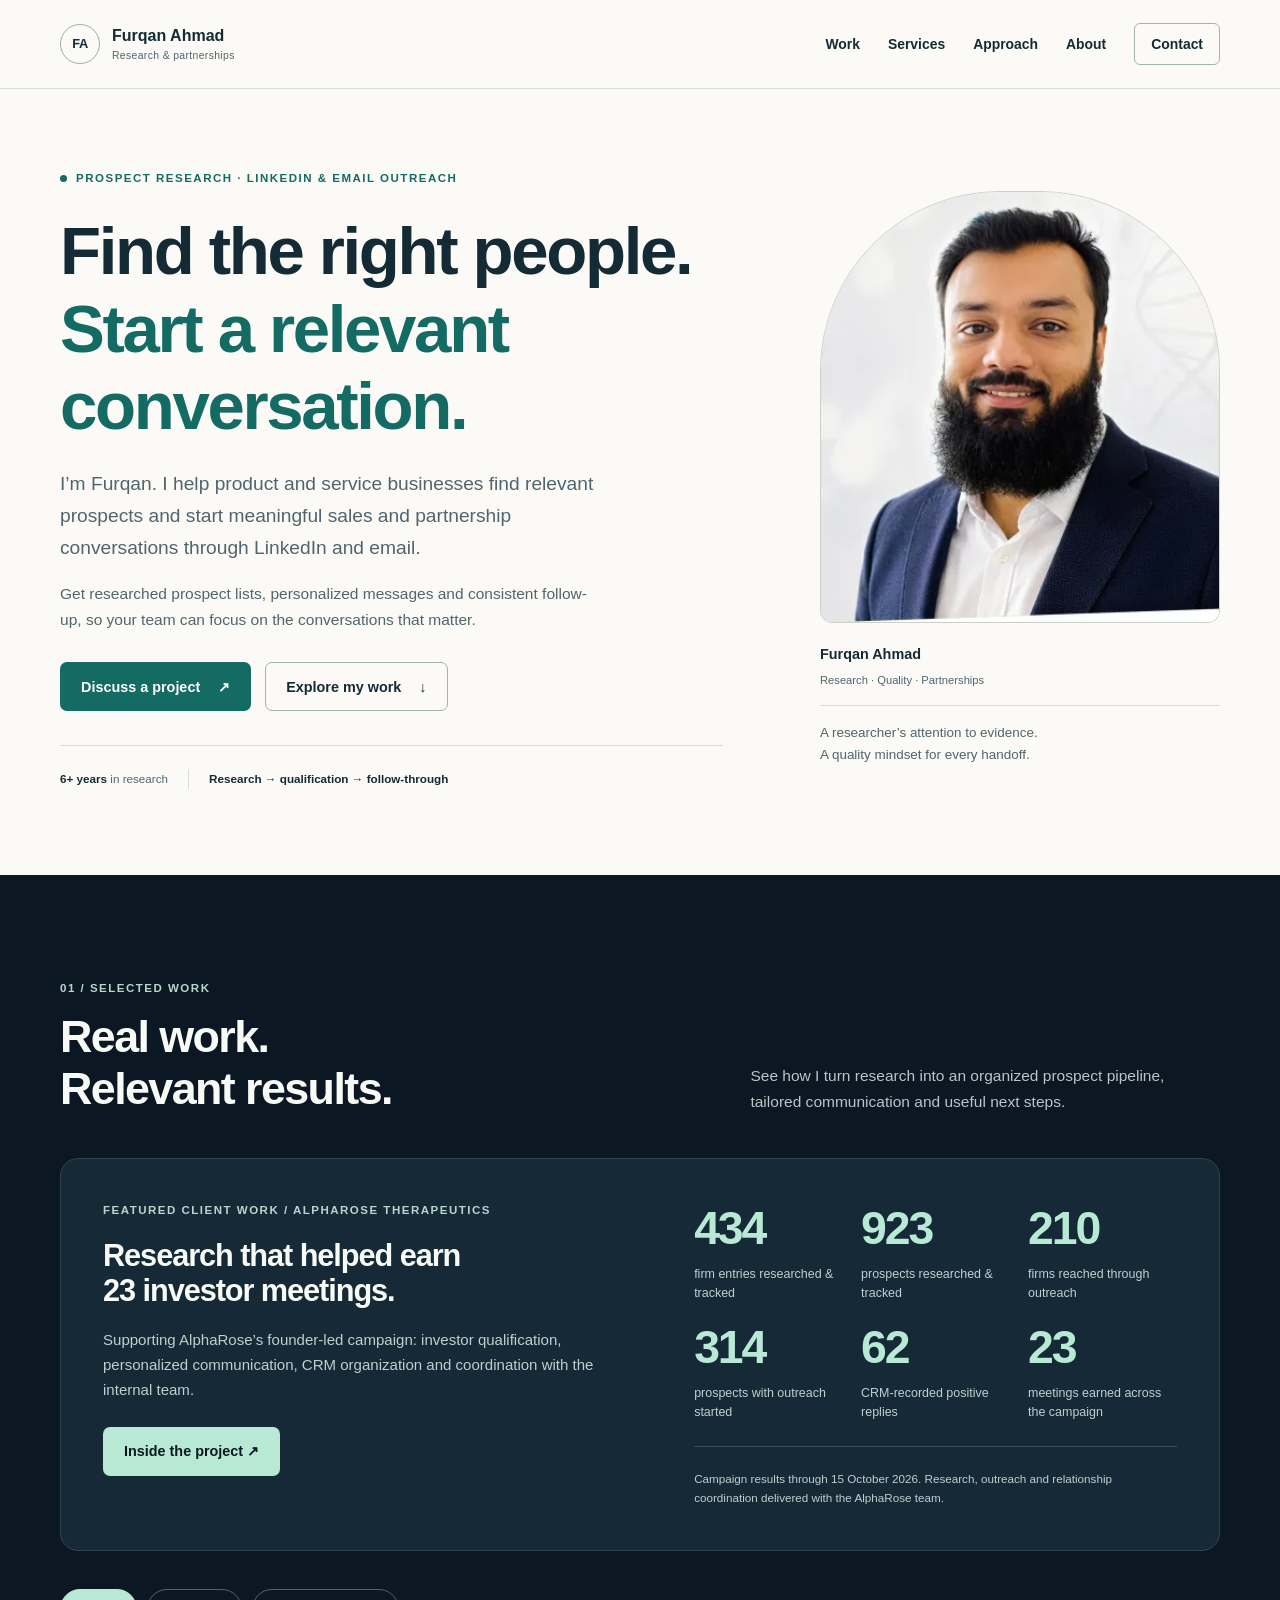
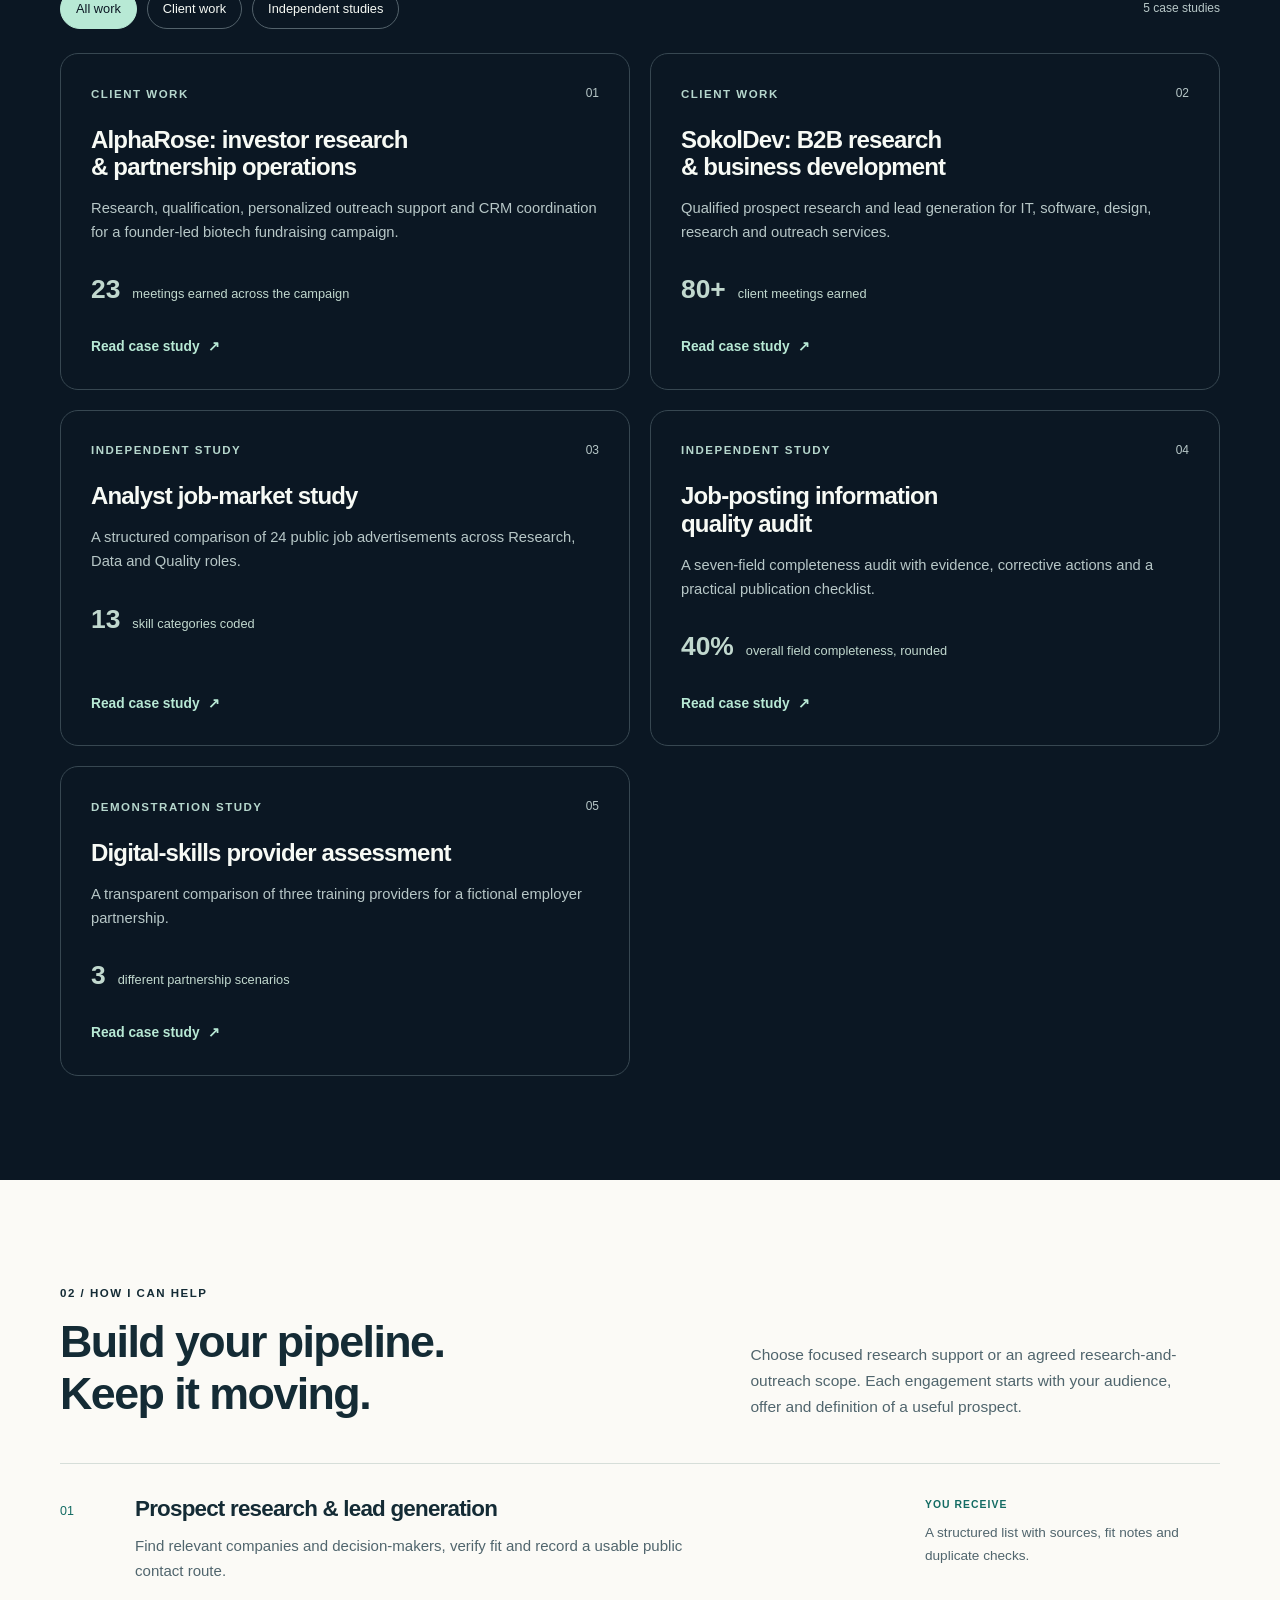
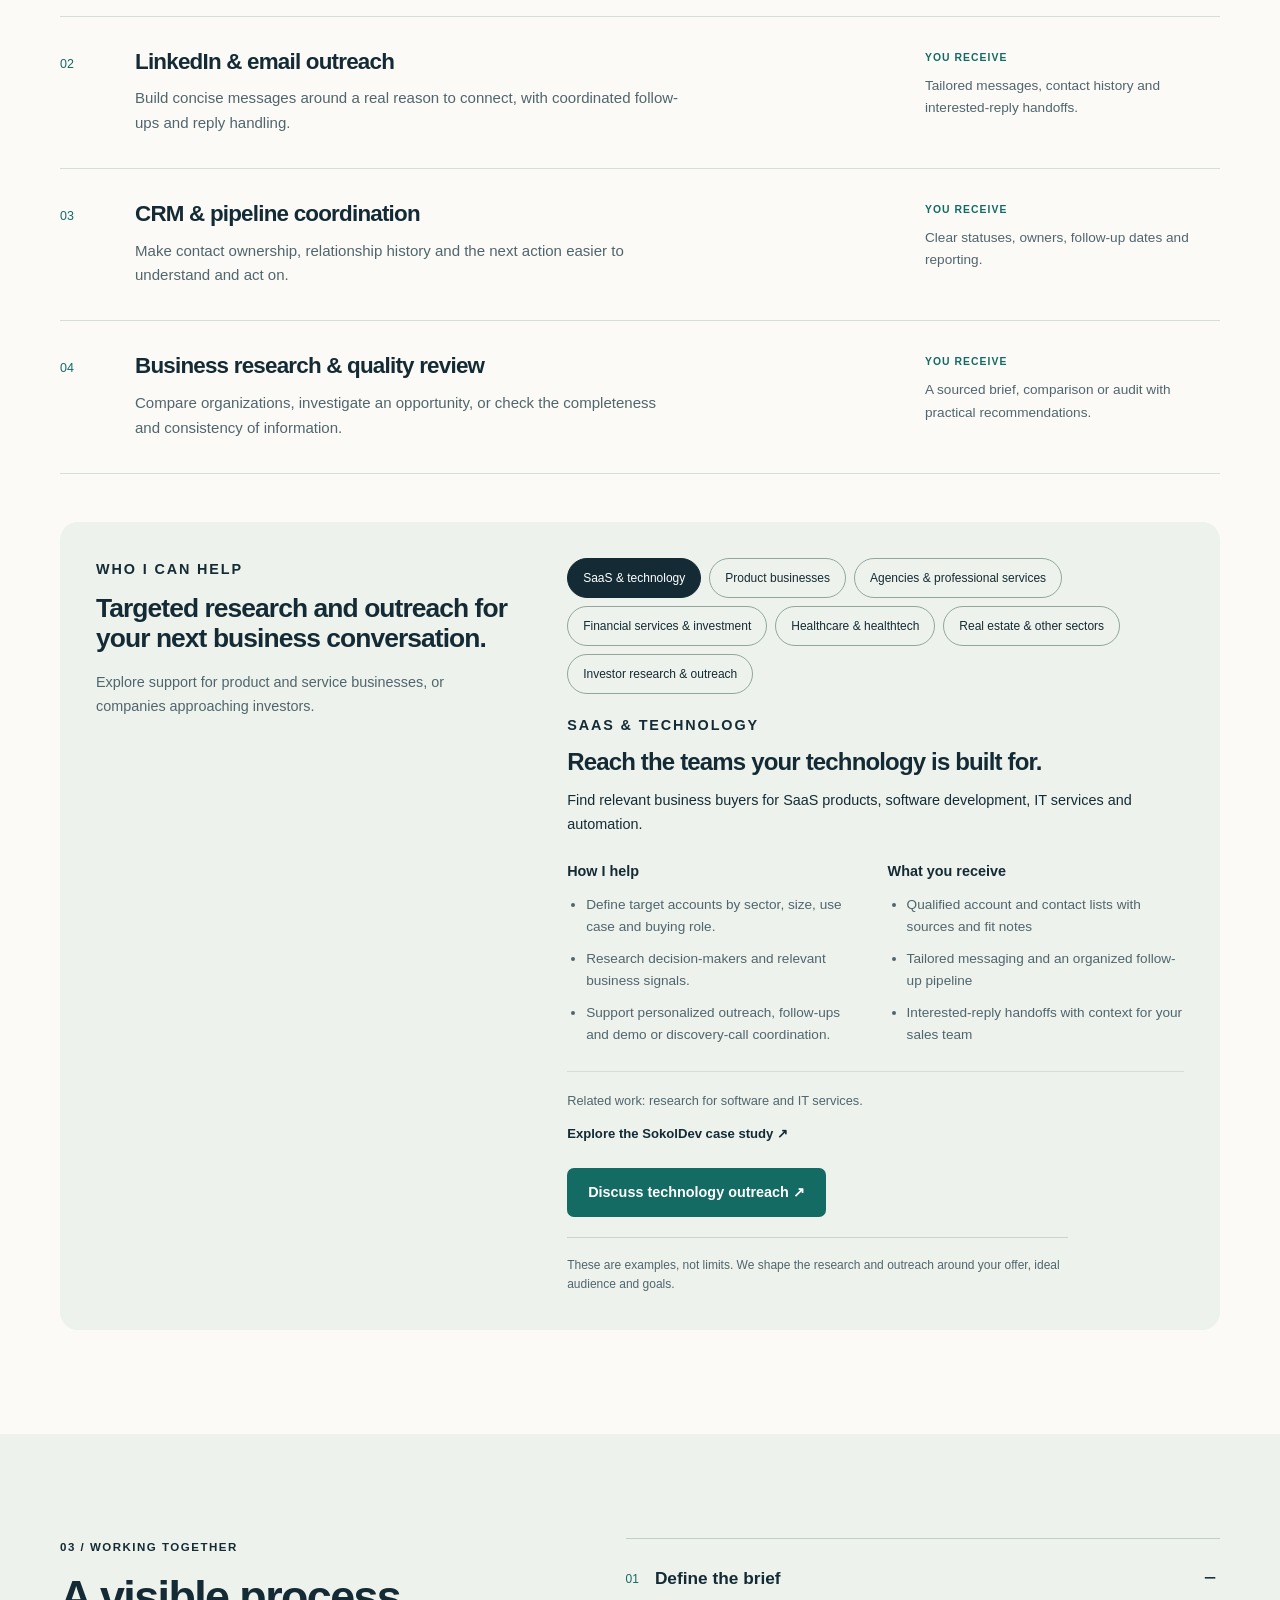
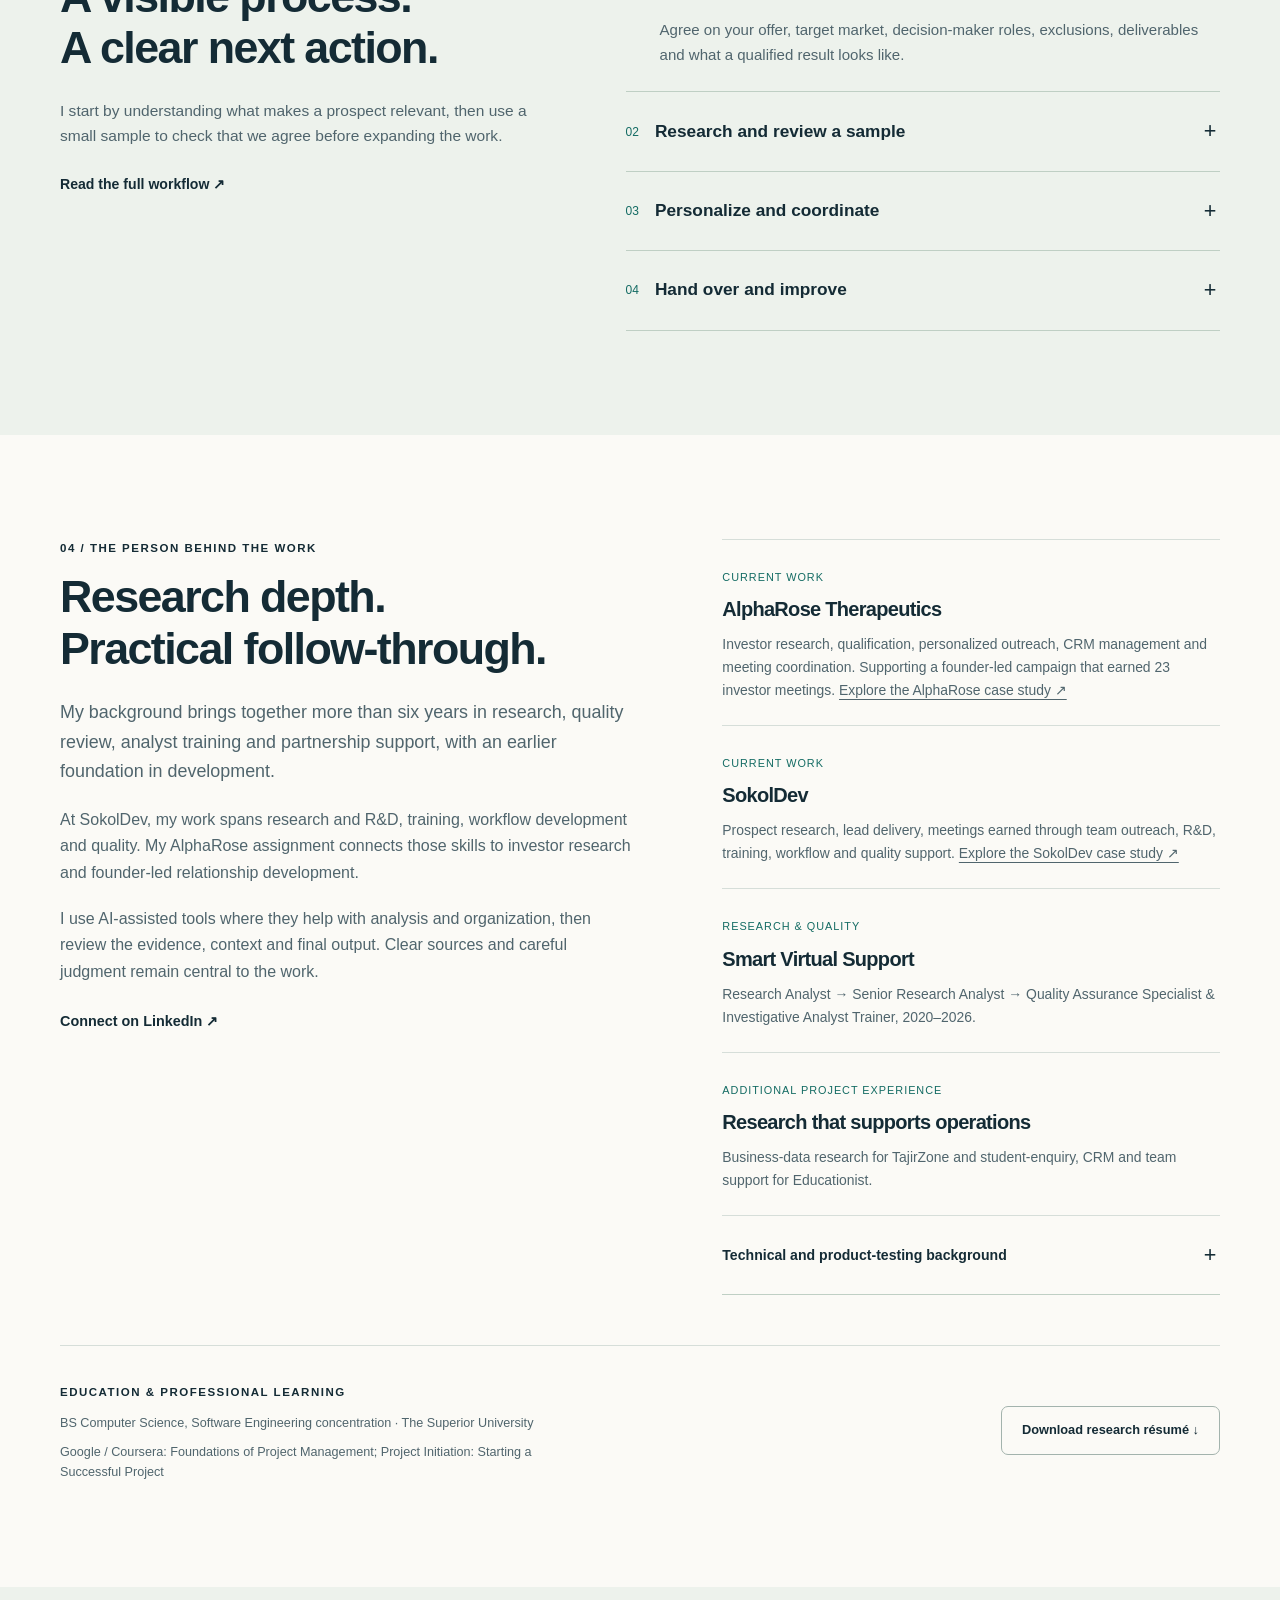
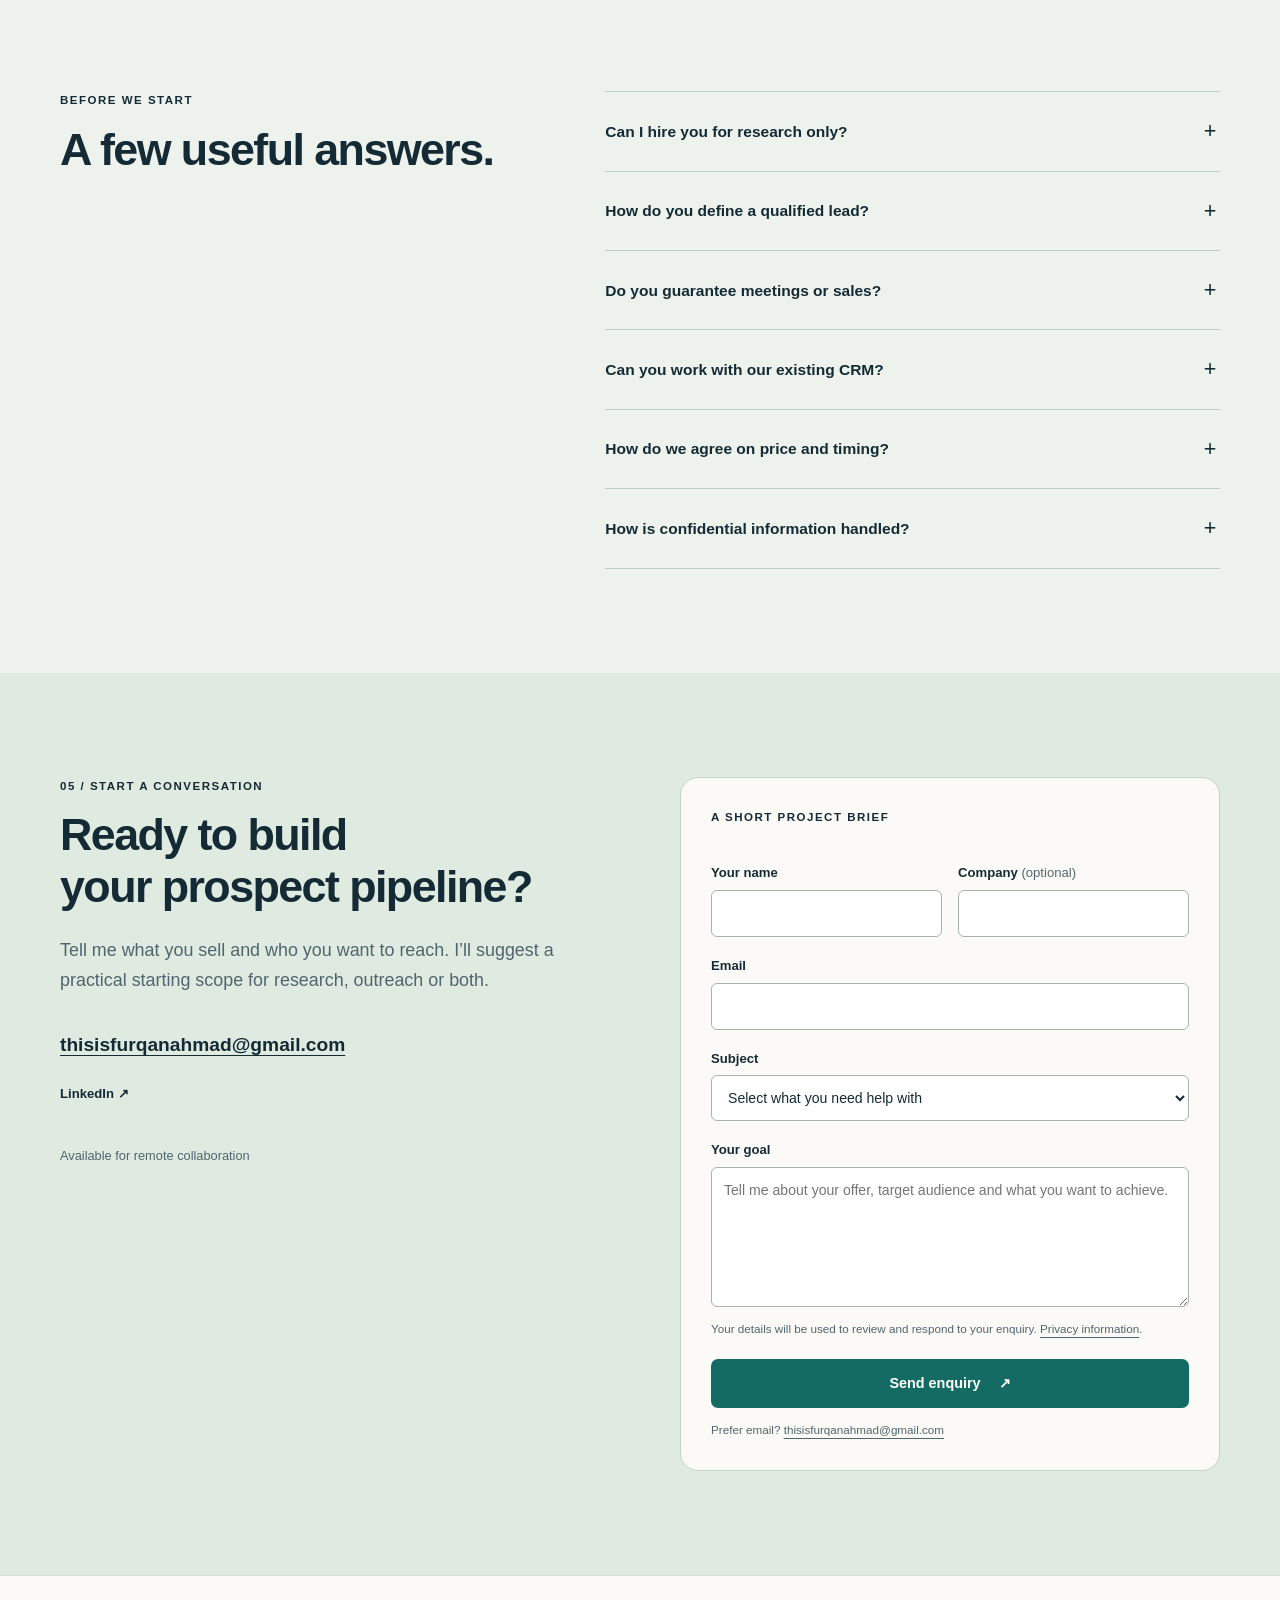
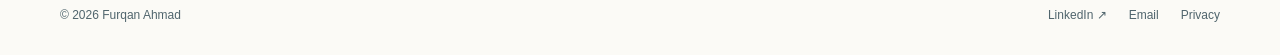
==== commit 259b3bf4: "Serve responsive portrait sizes to reduce mobile image downloads" ====
--- a/index.html
+++ b/index.html
@@ -13,7 +13,7 @@
 <button class="nav-toggle" type="button" aria-controls="primary-navigation" aria-expanded="false" aria-label="Open navigation">Menu <span aria-hidden="true">☰</span></button><nav id="primary-navigation" class="nav-menu" aria-label="Main navigation"><a href="#work">Work</a><a href="#services">Services</a><a href="#process">Approach</a><a href="#about">About</a><a href="#contact">Contact</a></nav>
 </div></header>
 <main id="main-content" tabindex="-1">
-<section class="hero" id="home"><div class="container hero-grid"><div class="hero-copy"><p class="eyebrow"><span class="status-dot" aria-hidden="true"></span>Prospect research · LinkedIn &amp; email outreach</p><h1>Find the right people.<br><span>Start a relevant conversation.</span></h1><p class="lead">I’m Furqan. I help product and service businesses find relevant prospects and start meaningful sales and partnership conversations through LinkedIn and email.</p><p class="hero-note">Get researched prospect lists, personalized messages and consistent follow-up, so your team can focus on the conversations that matter.</p><div class="button-row"><a class="btn btn-primary" href="#contact">Discuss a project <span aria-hidden="true">↗</span></a><a class="btn btn-secondary" href="#work">Explore my work <span aria-hidden="true">↓</span></a></div><div class="hero-proof"><span><strong>6+ years</strong> in research</span><span><strong>Research → qualification → follow-through</strong></span></div></div><aside class="portrait-panel"><div class="portrait-frame"><img src="/assets/images/profile-photo.jpeg" width="400" height="400" fetchpriority="high" alt="Portrait of Furqan Ahmad"></div><div class="portrait-caption"><div><strong>Furqan Ahmad</strong><span>Research · Quality · Partnerships</span></div></div><p class="portrait-note">A researcher’s attention to evidence.<br>A quality mindset for every handoff.</p></aside></div></section>
+<section class="hero" id="home"><div class="container hero-grid"><div class="hero-copy"><p class="eyebrow"><span class="status-dot" aria-hidden="true"></span>Prospect research · LinkedIn &amp; email outreach</p><h1>Find the right people.<br><span>Start a relevant conversation.</span></h1><p class="lead">I’m Furqan. I help product and service businesses find relevant prospects and start meaningful sales and partnership conversations through LinkedIn and email.</p><p class="hero-note">Get researched prospect lists, personalized messages and consistent follow-up, so your team can focus on the conversations that matter.</p><div class="button-row"><a class="btn btn-primary" href="#contact">Discuss a project <span aria-hidden="true">↗</span></a><a class="btn btn-secondary" href="#work">Explore my work <span aria-hidden="true">↓</span></a></div><div class="hero-proof"><span><strong>6+ years</strong> in research</span><span><strong>Research → qualification → follow-through</strong></span></div></div><aside class="portrait-panel"><div class="portrait-frame"><img src="/assets/images/profile-photo-400.webp" srcset="/assets/images/profile-photo-115.webp 115w, /assets/images/profile-photo-140.webp 140w, /assets/images/profile-photo-230.webp 230w, /assets/images/profile-photo-280.webp 280w, /assets/images/profile-photo-400.webp 400w" sizes="(max-width: 500px) 113px, (max-width: 760px) 138px, (max-width: 1000px) calc((100vw - 104px) / 2.55), (max-width: 1154px) calc((100vw - 134px) / 2.55), 398px" width="400" height="400" fetchpriority="high" alt="Portrait of Furqan Ahmad"></div><div class="portrait-caption"><div><strong>Furqan Ahmad</strong><span>Research · Quality · Partnerships</span></div></div><p class="portrait-note">A researcher’s attention to evidence.<br>A quality mindset for every handoff.</p></aside></div></section>
 
 <section class="section section-feature" id="work"><div class="container"><div class="section-head"><div><p class="eyebrow">01 / Selected work</p><h2>Real work.<br>Relevant results.</h2></div><p>See how I turn research into an organized prospect pipeline, tailored communication and useful next steps.</p></div>
 <div class="featured-case"><div><p class="eyebrow">Featured client work / AlphaRose Therapeutics</p><h3>Research that helped earn 23 investor meetings.</h3><p>Supporting AlphaRose’s founder-led campaign: investor qualification, personalized communication, CRM organization and coordination with the internal team.</p><a class="btn btn-primary" href="/projects/alpharose-investor-research.html">Inside the project ↗</a></div><div class="featured-evidence"><dl class="metrics"><div><dt>firm entries researched &amp; tracked</dt><dd>434</dd></div><div><dt>prospects researched &amp; tracked</dt><dd>923</dd></div><div><dt>firms reached through outreach</dt><dd>210</dd></div><div><dt>prospects with outreach started</dt><dd>314</dd></div><div><dt>CRM-recorded positive replies</dt><dd>62</dd></div><div><dt>meetings earned across the campaign</dt><dd>23</dd></div></dl><p class="fine-print">Campaign results through 15 October 2026. Research, outreach and relationship coordination delivered with the AlphaRose team.</p></div></div>
